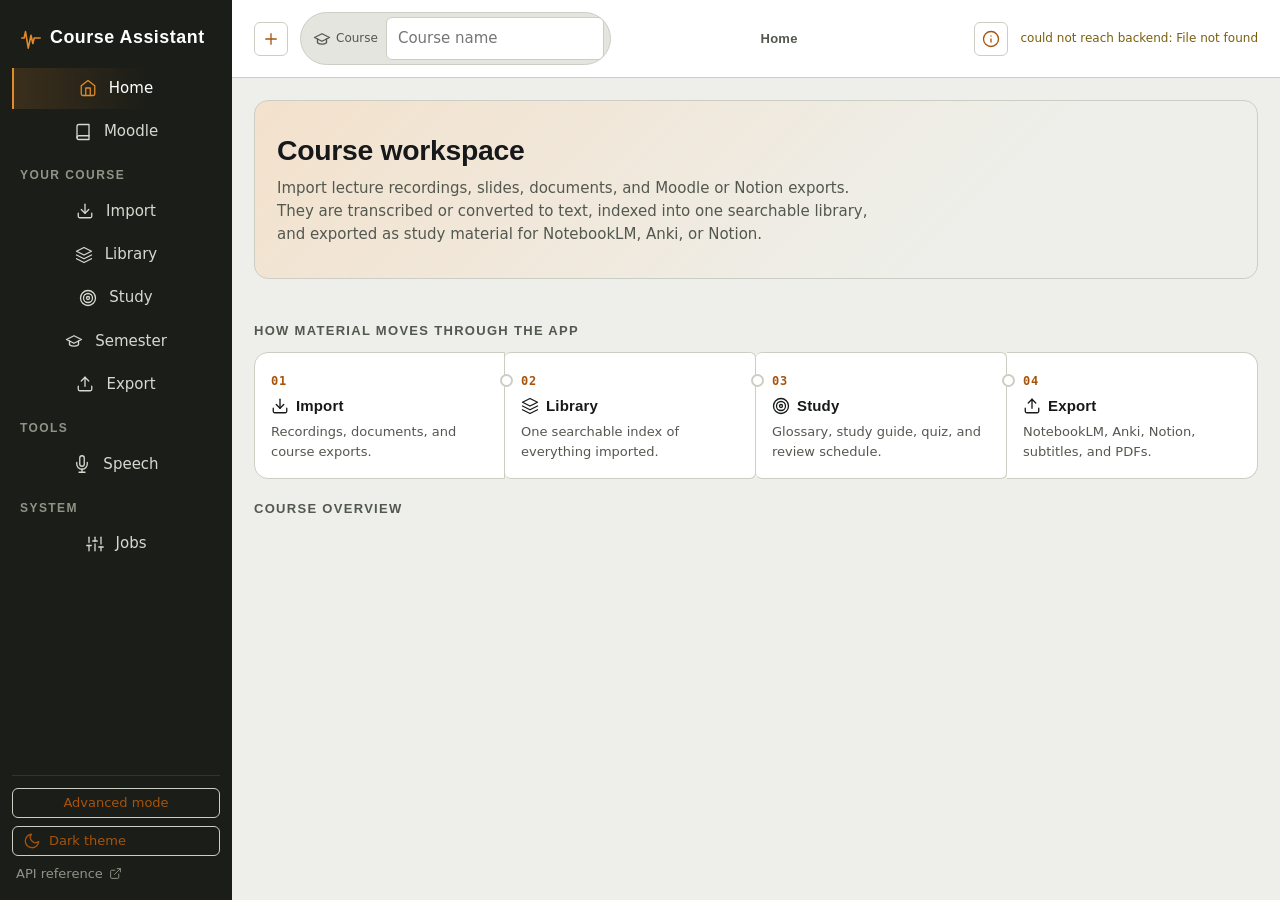
==== static/index.html @ 9a4482bd "Ship adaptive offline STT platform and Speech hub as 4.0.0. Capability-routed local transcription (A" ====
<!DOCTYPE html>
<html lang="en" data-theme="light">
<head>
  <meta charset="utf-8" />
  <meta name="viewport" content="width=device-width, initial-scale=1" />
  <title>Course Assistant</title>
  <link rel="stylesheet" href="/static/style.css" />
</head>
<body data-level="simple">
  <a class="skip-link" href="#main">Skip to main content</a>

  <!-- Inline SVG sprite (§14). Stroked with currentColor at 24x24 so every icon
       inherits the theme and its surrounding text colour. Referenced as
       <svg class="ico"><use href="#i-name"/></svg>. No icon font, no CDN: the
       app must render identically with no network. -->
  <svg class="sprite" aria-hidden="true" focusable="false" xmlns="http://www.w3.org/2000/svg">
    <symbol id="i-cap" viewBox="0 0 24 24"><path d="M22 10 12 5 2 10l10 5 10-5Z"/><path d="M6 12v5c3 2.5 9 2.5 12 0v-5"/></symbol>
    <symbol id="i-waveform" viewBox="0 0 24 24"><path d="M2 12h2.5l1.5-7 3 18 3-14 2 9 1.5-6H22"/></symbol>
    <symbol id="i-home" viewBox="0 0 24 24"><path d="M3 9l9-7 9 7v11a2 2 0 0 1-2 2H5a2 2 0 0 1-2-2z"/><path d="M9 22V12h6v10"/></symbol>
    <symbol id="i-book" viewBox="0 0 24 24"><path d="M4 19.5A2.5 2.5 0 0 1 6.5 17H20"/><path d="M6.5 2H20v20H6.5A2.5 2.5 0 0 1 4 19.5v-15A2.5 2.5 0 0 1 6.5 2z"/></symbol>
    <symbol id="i-import" viewBox="0 0 24 24"><path d="M21 15v4a2 2 0 0 1-2 2H5a2 2 0 0 1-2-2v-4"/><path d="M7 10l5 5 5-5"/><path d="M12 15V3"/></symbol>
    <symbol id="i-export" viewBox="0 0 24 24"><path d="M21 15v4a2 2 0 0 1-2 2H5a2 2 0 0 1-2-2v-4"/><path d="M17 8l-5-5-5 5"/><path d="M12 3v12"/></symbol>
    <symbol id="i-library" viewBox="0 0 24 24"><path d="M12 2 2 7l10 5 10-5-10-5Z"/><path d="M2 17l10 5 10-5"/><path d="M2 12l10 5 10-5"/></symbol>
    <symbol id="i-study" viewBox="0 0 24 24"><circle cx="12" cy="12" r="10"/><circle cx="12" cy="12" r="6"/><circle cx="12" cy="12" r="2"/></symbol>
    <symbol id="i-mic" viewBox="0 0 24 24"><path d="M12 1a3 3 0 0 0-3 3v8a3 3 0 0 0 6 0V4a3 3 0 0 0-3-3z"/><path d="M19 10v2a7 7 0 0 1-14 0v-2"/><path d="M12 19v4"/><path d="M8 23h8"/></symbol>
    <symbol id="i-jobs" viewBox="0 0 24 24"><path d="M4 21v-7"/><path d="M4 10V3"/><path d="M12 21v-9"/><path d="M12 8V3"/><path d="M20 21v-5"/><path d="M20 12V3"/><path d="M1 14h6"/><path d="M9 8h6"/><path d="M17 16h6"/></symbol>
    <symbol id="i-moon" viewBox="0 0 24 24"><path d="M21 12.79A9 9 0 1 1 11.21 3 7 7 0 0 0 21 12.79z"/></symbol>
    <symbol id="i-sun" viewBox="0 0 24 24"><circle cx="12" cy="12" r="5"/><path d="M12 1v2"/><path d="M12 21v2"/><path d="M4.22 4.22l1.42 1.42"/><path d="M18.36 18.36l1.42 1.42"/><path d="M1 12h2"/><path d="M21 12h2"/><path d="M4.22 19.78l1.42-1.42"/><path d="M18.36 5.64l1.42-1.42"/></symbol>
    <symbol id="i-menu" viewBox="0 0 24 24"><path d="M3 12h18"/><path d="M3 6h18"/><path d="M3 18h18"/></symbol>
    <symbol id="i-plus" viewBox="0 0 24 24"><path d="M12 5v14"/><path d="M5 12h14"/></symbol>
    <symbol id="i-refresh" viewBox="0 0 24 24"><path d="M23 4v6h-6"/><path d="M1 20v-6h6"/><path d="M20.49 9A9 9 0 0 0 5.64 5.64L1 10"/><path d="M23 14l-4.64 4.36A9 9 0 0 1 3.51 15"/></symbol>
    <symbol id="i-arrow-up" viewBox="0 0 24 24"><path d="M12 19V5"/><path d="M5 12l7-7 7 7"/></symbol>
    <symbol id="i-external" viewBox="0 0 24 24"><path d="M18 13v6a2 2 0 0 1-2 2H5a2 2 0 0 1-2-2V8a2 2 0 0 1 2-2h6"/><path d="M15 3h6v6"/><path d="M10 14L21 3"/></symbol>
    <symbol id="i-notebook" viewBox="0 0 24 24"><path d="M2 3h6a4 4 0 0 1 4 4v14a3 3 0 0 0-3-3H2z"/><path d="M22 3h-6a4 4 0 0 0-4 4v14a3 3 0 0 1 3-3h7z"/></symbol>
    <symbol id="i-model" viewBox="0 0 24 24"><rect x="4" y="4" width="16" height="16" rx="2"/><rect x="9" y="9" width="6" height="6"/><path d="M9 1v3"/><path d="M15 1v3"/><path d="M9 20v3"/><path d="M15 20v3"/><path d="M20 9h3"/><path d="M20 14h3"/><path d="M1 9h3"/><path d="M1 14h3"/></symbol>
    <symbol id="i-bookmark" viewBox="0 0 24 24"><path d="M19 21l-7-5-7 5V5a2 2 0 0 1 2-2h10a2 2 0 0 1 2 2z"/></symbol>
    <symbol id="i-flame" viewBox="0 0 24 24"><path d="M8.5 14.5A2.5 2.5 0 0 0 11 12c0-1.38-.5-2-1-3-1.07-2.14-.22-4.05 2-6 .5 2.5 2 4.9 4 6.5 2 1.6 3 3.5 3 5.5a7 7 0 1 1-14 0c0-1.15.43-2.29 1-3a2.5 2.5 0 0 0 2.5 2.5z"/></symbol>
    <symbol id="i-check" viewBox="0 0 24 24"><path d="M20 6L9 17l-5-5"/></symbol>
    <symbol id="i-x" viewBox="0 0 24 24"><path d="M18 6L6 18"/><path d="M6 6l12 12"/></symbol>
    <symbol id="i-star" viewBox="0 0 24 24"><path d="M12 2l3.09 6.26L22 9.27l-5 4.87 1.18 6.88L12 17.77l-6.18 3.25L7 14.14 2 9.27l6.91-1.01L12 2z"/></symbol>
    <symbol id="i-folder" viewBox="0 0 24 24"><path d="M22 19a2 2 0 0 1-2 2H4a2 2 0 0 1-2-2V5a2 2 0 0 1 2-2h5l2 3h9a2 2 0 0 1 2 2z"/></symbol>
    <symbol id="i-file" viewBox="0 0 24 24"><path d="M14 2H6a2 2 0 0 0-2 2v16a2 2 0 0 0 2 2h12a2 2 0 0 0 2-2V8z"/><path d="M14 2v6h6"/><path d="M16 13H8"/><path d="M16 17H8"/><path d="M10 9H8"/></symbol>
    <symbol id="i-alert" viewBox="0 0 24 24"><path d="M10.29 3.86L1.82 18a2 2 0 0 0 1.71 3h16.94a2 2 0 0 0 1.71-3L13.71 3.86a2 2 0 0 0-3.42 0z"/><path d="M12 9v4"/><path d="M12 17h.01"/></symbol>
    <symbol id="i-search" viewBox="0 0 24 24"><circle cx="11" cy="11" r="8"/><path d="M21 21l-4.35-4.35"/></symbol>
    <symbol id="i-download" viewBox="0 0 24 24"><path d="M21 15v4a2 2 0 0 1-2 2H5a2 2 0 0 1-2-2v-4"/><path d="M7 10l5 5 5-5"/><path d="M12 15V3"/></symbol>
    <symbol id="i-info" viewBox="0 0 24 24"><circle cx="12" cy="12" r="10"/><path d="M12 16v-4"/><path d="M12 8h.01"/></symbol>
    <symbol id="i-link" viewBox="0 0 24 24"><path d="M10 13a5 5 0 0 0 7.54.54l3-3a5 5 0 0 0-7.07-7.07l-1.72 1.71"/><path d="M14 11a5 5 0 0 0-7.54-.54l-3 3a5 5 0 0 0 7.07 7.07l1.71-1.71"/></symbol>
  </svg>

  <div class="app">
    <!-- SIDEBAR -->
    <aside class="sidebar" id="sidebar">
      <div class="brand">
        <svg class="ico ico-lg" aria-hidden="true"><use href="#i-waveform"/></svg>
        <span>Course Assistant</span>
      </div>
      <nav class="nav" aria-label="Sections">
        <button class="tab active" data-tab="home" aria-current="page">
          <svg class="ico" aria-hidden="true"><use href="#i-home"/></svg> Home
        </button>
        <button class="tab" data-tab="moodle-quick">
          <svg class="ico" aria-hidden="true"><use href="#i-book"/></svg> Moodle
        </button>
        <div class="nav-group" id="nav-group-course">Your course</div>
        <button class="tab" data-tab="import">
          <svg class="ico" aria-hidden="true"><use href="#i-import"/></svg> Import
        </button>
        <button class="tab" data-tab="library">
          <svg class="ico" aria-hidden="true"><use href="#i-library"/></svg> Library
        </button>
        <button class="tab" data-tab="study">
          <svg class="ico" aria-hidden="true"><use href="#i-study"/></svg> Study
        </button>
        <button class="tab" data-tab="semester">
          <svg class="ico" aria-hidden="true"><use href="#i-cap"/></svg> Semester
        </button>
        <button class="tab" data-tab="export">
          <svg class="ico" aria-hidden="true"><use href="#i-export"/></svg> Export
        </button>
        <div class="nav-group">Tools</div>
        <button class="tab" data-tab="tts">
          <svg class="ico" aria-hidden="true"><use href="#i-mic"/></svg> Speech
        </button>
        <div class="nav-group">System</div>
        <button class="tab" data-tab="jobs">
          <svg class="ico" aria-hidden="true"><use href="#i-jobs"/></svg> Jobs
          <span id="jobs-badge" class="count-badge hidden">0</span>
        </button>
      </nav>
      <div class="sidebar-foot">
        <button id="level-toggle" class="ghost small" type="button" aria-pressed="false">
          <span id="level-label">Advanced mode</span>
        </button>
        <button id="theme-toggle" class="ghost small">
          <svg class="ico" aria-hidden="true" id="theme-icon"><use href="#i-moon"/></svg>
          <span id="theme-label">Dark theme</span>
        </button>
        <a href="/docs" target="_blank" rel="noopener" class="muted small">
          API reference <svg class="ico" aria-hidden="true"><use href="#i-external"/></svg>
        </a>
      </div>
    </aside>

    <!-- CONTENT -->
    <div class="content">
      <header class="topbar">
        <div class="topbar-left">
          <button id="menu-toggle" class="ghost small icon-only" aria-expanded="false" aria-controls="sidebar"
                  aria-label="Open navigation">
            <svg class="ico" aria-hidden="true"><use href="#i-menu"/></svg>
            <span class="sr-only">Open navigation</span>
          </button>
          <label class="sr-only" for="course-switcher">Active course</label>
          <select id="course-switcher" class="course-switcher hidden"></select>
          <button id="course-new" class="ghost small icon-only">
            <svg class="ico" aria-hidden="true"><use href="#i-plus"/></svg>
            <span class="sr-only">Create a new course</span>
          </button>
          <label class="course-field" for="course-input">
            <span class="course-label">
              <svg class="ico" aria-hidden="true"><use href="#i-cap"/></svg> Course
            </span>
            <input type="text" id="course-input" placeholder="Course name" autocomplete="off"
                   aria-describedby="course-help" />
          </label>
          <span id="course-help" class="sr-only">Imports and exports are stored against this course.</span>
        </div>
        <div class="topbar-center">
          <div id="panel-context" class="panel-context" aria-live="polite"></div>
        </div>
        <div class="topbar-right">
          <button id="shortcuts-help" class="ghost small icon-only" type="button" aria-label="Keyboard shortcuts">
            <svg class="ico" aria-hidden="true"><use href="#i-info"/></svg>
          </button>
          <div id="status-bar" class="status-bar" role="status">Checking environment…</div>
        </div>
      </header>

      <main id="main" tabindex="-1">
        <!-- HOME -->
        <section id="home" class="panel active" aria-labelledby="home-h">
          <div class="hero">
            <h1 id="home-h">Course workspace</h1>
            <p class="lead">Import lecture recordings, slides, documents, and Moodle or Notion exports.
              They are transcribed or converted to text, indexed into one searchable library, and exported
              as study material for NotebookLM, Anki, or Notion.</p>
          </div>

          <div id="dash-env" class="env-strip"></div>

          <div id="getting-started" class="card getting-started hidden" aria-labelledby="gs-h">
            <div class="getting-started-head">
              <h2 id="gs-h">Getting started</h2>
              <button id="getting-started-dismiss" class="ghost small" type="button">Dismiss</button>
            </div>
            <ol class="getting-started-steps">
              <li>Set your <strong>course name</strong> in the top bar — imports and exports are tagged to it.</li>
              <li><button type="button" class="link-btn" id="gs-goto-moodle">Import a Moodle course</button> to pull slides, documents, and lecture recordings.</li>
              <li>Paste the Panopto podcast link to transcribe recordings, then browse everything in <strong>Library</strong>.</li>
              <li>Use <strong>Study</strong> and <strong>Export</strong> for quizzes, guides, NotebookLM packs, and Anki decks.</li>
            </ol>
            <p class="hint">Press <kbd>?</kbd> for shortcuts · <kbd>Ctrl</kbd>+<kbd>K</kbd> opens the command palette.</p>
          </div>

          <h2 class="section-title">How material moves through the app</h2>
          <div class="pipeline">
            <button class="stage" data-goto="import">
              <span class="stage-n">01</span>
              <span class="stage-title">
                <svg class="ico" aria-hidden="true"><use href="#i-import"/></svg> Import
              </span>
              <span class="stage-desc">Recordings, documents, and course exports.</span>
            </button>
            <button class="stage" data-goto="library">
              <span class="stage-n">02</span>
              <span class="stage-title">
                <svg class="ico" aria-hidden="true"><use href="#i-library"/></svg> Library
              </span>
              <span class="stage-desc">One searchable index of everything imported.</span>
            </button>
            <button class="stage" data-goto="study">
              <span class="stage-n">03</span>
              <span class="stage-title">
                <svg class="ico" aria-hidden="true"><use href="#i-study"/></svg> Study
              </span>
              <span class="stage-desc">Glossary, study guide, quiz, and review schedule.</span>
            </button>
            <button class="stage" data-goto="export">
              <span class="stage-n">04</span>
              <span class="stage-title">
                <svg class="ico" aria-hidden="true"><use href="#i-export"/></svg> Export
              </span>
              <span class="stage-desc">NotebookLM, Anki, Notion, subtitles, and PDFs.</span>
            </button>
          </div>

          <h2 class="section-title">Course overview</h2>
          <div id="dash-stats" class="stats"></div>
        </section>

        <!-- hidden elements kept for JS compat -->
        <input type="text" id="course-name-main" style="display:none" aria-hidden="true" tabindex="-1" />
        <input type="text" id="moodle-path" style="display:none" aria-hidden="true" tabindex="-1" />
        <button id="moodle-go" style="display:none" aria-hidden="true" tabindex="-1"></button>
        <div id="moodle-results" style="display:none" aria-hidden="true"></div>

        <!-- IMPORT -->
        <section id="import" class="panel" aria-labelledby="import-h">
          <div class="panel-head">
            <svg class="ico ico-lg" aria-hidden="true"><use href="#i-import"/></svg>
            <h2 id="import-h">Import materials</h2>
          </div>
          <p class="panel-intro">Everything imported here lands in the <strong>Library</strong> and becomes
            available to every export and study tool. Choose a source.</p>

          <div class="import-switch" role="tablist" aria-label="Import source">
            <button class="seg active" data-import="documents" role="tab" aria-selected="true" aria-controls="import-documents">Documents</button>
            <button class="seg" data-import="notion" role="tab" aria-selected="false" aria-controls="import-notion">Notion</button>
            <button class="seg" data-import="browse" role="tab" aria-selected="false" aria-controls="import-browse">Browse files</button>
          </div>

          <p class="hint">Lecture recordings arrive with the course. Use <strong>Moodle</strong> in the sidebar
            to detect and transcribe them alongside the course documents.</p>

          <!-- DOCUMENTS -->
          <div id="import-documents" class="import-pane active" role="tabpanel">
            <div class="card">
              <h3>Convert documents to Markdown</h3>
              <p class="hint" id="pdf-help">Converts PDF, PowerPoint, Word, Excel, HTML, EPUB, and CSV files
                into Markdown, via
                <a href="https://github.com/microsoft/markitdown" target="_blank" rel="noopener">MarkItDown</a>.</p>
              <div class="row">
                <label class="sr-only" for="pdf-path">Folder or document path</label>
                <input type="text" id="pdf-path" aria-describedby="pdf-help"
                       placeholder="Folder path, or a single document" />
                <button id="pdf-go">Convert</button>
              </div>
              <div class="outputs-row">
                <span class="muted" id="doc-exts-label">File types:</span>
                <span id="doc-exts" class="checks" role="group" aria-labelledby="doc-exts-label"></span>
              </div>
              <div class="grid">
                <label for="doc-target">Output
                  <select id="doc-target">
                    <option value="ai" selected>Library (searchable and exportable)</option>
                    <option value="copy">Sibling *_copy folder (mirror in place)</option>
                  </select>
                </label>
              </div>
              <div class="toggles">
                <label class="toggle"><input type="checkbox" id="pdf-recursive" checked /> Include subfolders</label>
                <label class="toggle"><input type="checkbox" id="pdf-overwrite" /> Overwrite existing</label>
                <label class="toggle"><input type="checkbox" id="doc-combined" /> Combined <code>documents_pack.md</code></label>
                <label class="toggle"><input type="checkbox" id="doc-images" checked /> Include images and diagrams</label>
              </div>
            </div>
            <div id="pdf-results" class="results"></div>
          </div>

          <!-- NOTION -->
          <div id="import-notion" class="import-pane" role="tabpanel">
            <div class="card">
              <h3>Import a Notion export</h3>
              <p class="hint" id="notion-help">In Notion, choose <em>••• → Export → Markdown &amp; HTML</em>.
                Upload the resulting <code>.zip</code> (nested <code>ExportBlock</code> archives are handled),
                or point at a single <code>.html</code> file or an unzipped export folder.</p>
              <div class="drop-zone" id="notion-drop">
                <p class="drop-zone-label">Drag a Notion export here</p>
                <p class="hint">Or choose a file below.</p>
              </div>
              <div class="row">
                <label class="muted" for="notion-file">Upload export:</label>
                <input type="file" id="notion-file" accept=".zip,.html,.htm" aria-describedby="notion-help" />
                <label class="toggle"><input type="checkbox" id="notion-combined" /> Combined <code>notion_pack.md</code></label>
              </div>
              <div class="row">
                <label class="sr-only" for="notion-path">Path to a Notion export</label>
                <input type="text" id="notion-path" placeholder="Or a path to a .zip, .html, or export folder" />
                <button id="notion-go">Convert</button>
              </div>
              <div id="notion-results" class="results"></div>
            </div>
          </div>

          <!-- BROWSE -->
          <div id="import-browse" class="import-pane" role="tabpanel">
            <div class="card">
              <h3>Browse a local folder</h3>
              <p class="hint">Find the exact path to a slides or documents folder, then use it under
                <em>Documents</em> or <em>Notion</em>.</p>
              <div class="row">
                <label class="sr-only" for="materials-path">Folder to browse</label>
                <input type="text" id="materials-path" placeholder="Folder path to browse" />
                <button id="materials-go">List</button>
                <button id="materials-up" class="ghost">
                  <svg class="ico" aria-hidden="true"><use href="#i-arrow-up"/></svg> Up
                </button>
              </div>
              <div id="materials-results" class="results"></div>
            </div>
          </div>
        </section>

        <!-- LIBRARY -->
        <section id="library" class="panel" aria-labelledby="library-h">
          <div class="panel-head">
            <svg class="ico ico-lg" aria-hidden="true"><use href="#i-library"/></svg>
            <h2 id="library-h">Library</h2>
            <span class="spacer"></span>
            <button id="transcripts-refresh" class="small ghost">
              <svg class="ico" aria-hidden="true"><use href="#i-refresh"/></svg> Refresh
            </button>
          </div>
          <p class="panel-intro">Every transcript and converted document imported for this course, in one
            searchable place.</p>

          <div class="card">
            <h3>Search</h3>
            <div class="row">
              <label class="sr-only" for="search-q">Search transcripts</label>
              <input type="text" id="search-q" placeholder="Search across all transcripts" />
              <button id="search-go">
                <svg class="ico" aria-hidden="true"><use href="#i-search"/></svg> Search
              </button>
            </div>
            <div id="search-results" class="results"></div>
          </div>

          <div class="card">
            <h3>Reorganize files</h3>
            <p class="hint">Move existing transcripts into folders by week, date, or topic.</p>
            <div class="row">
              <label class="sr-only" for="org-by">Organize transcripts by</label>
              <select id="org-by">
                <option value="auto" selected>Automatic</option>
                <option value="week">Week</option>
                <option value="lecture">Lecture</option>
                <option value="module">Module</option>
                <option value="date">Date</option>
                <option value="topic">Topic</option>
                <option value="none">None (flat)</option>
              </select>
              <button id="org-go" class="ghost">Reorganize</button>
              <span id="org-results" class="muted" role="status"></span>
            </div>
          </div>

          <div class="card">
            <h3>Filter and sort</h3>
            <div class="row">
              <label class="sr-only" for="lib-type">Filter by type</label>
              <select id="lib-type">
                <option value="">All types</option>
                <option value="transcript">Transcripts</option>
                <option value="document">Documents</option>
                <option value="notion">Notion</option>
                <option value="export">Exports</option>
                <option value="other">Other</option>
              </select>
              <label class="sr-only" for="lib-week">Week number</label>
              <input type="number" id="lib-week" min="1" placeholder="Week #" style="max-width:110px" />
              <label class="sr-only" for="lib-sort">Sort by</label>
              <select id="lib-sort">
                <option value="date">Newest first</option>
                <option value="name">Name (A–Z)</option>
                <option value="week">Week</option>
              </select>
              <label class="sr-only" for="lib-tag">Tag or keyword</label>
              <input type="text" id="lib-tag" placeholder="Tag or keyword" autocomplete="off" />
              <button id="lib-apply">Apply</button>
              <button id="lib-clear" class="ghost">Clear</button>
            </div>
          </div>

          <div class="split">
            <div id="transcripts-list" class="list" role="list" aria-label="Library items"></div>
            <pre id="transcript-view" class="viewer" tabindex="0" role="region"
                 aria-label="Item contents">Select an item on the left to view it here.</pre>
          </div>

          <!-- Everything derived from the selected item (§17) -->
          <div id="item-meta" class="card item-meta hidden">
            <h3>Notes and tags <span id="item-meta-name" class="muted small"></span></h3>

            <div id="item-collection" class="collection"></div>

            <div class="item-tags-row">
              <span class="muted small" id="item-tags-label">Tags:</span>
              <span id="item-tags" class="item-tags" role="list" aria-labelledby="item-tags-label"></span>
              <label class="sr-only" for="item-tag-input">Add a tag</label>
              <input type="text" id="item-tag-input" class="tag-input" placeholder="add a tag…" autocomplete="off" />
            </div>
            <div class="row note-add">
              <label class="sr-only" for="note-body">Note text</label>
              <input type="text" id="note-body" placeholder="Add a note for this item…" autocomplete="off" />
              <label class="toggle"><input type="checkbox" id="note-bookmark" /> Bookmark</label>
              <button id="note-add-go" class="ghost small">Add note</button>
            </div>
            <div id="item-notes" class="item-notes"></div>
            <div class="row">
              <button id="item-cite-go" class="ghost small">Show citations</button>
            </div>
            <div id="item-citations" class="item-citations"></div>
          </div>

          <div class="card danger-card">
            <h3>Clear the library</h3>
            <p class="hint">Permanently deletes all transcripts, documents, Notion pages, and generated exports
              stored in this workspace. The database, settings, and backups are kept.</p>
            <div class="row"><button id="course-clear" class="danger">Clear the entire library</button></div>
            <div id="course-clear-results" class="results"></div>
          </div>
        </section>

        <!-- STUDY -->
        <section id="study" class="panel" aria-labelledby="study-h">
          <div class="panel-head">
            <svg class="ico ico-lg" aria-hidden="true"><use href="#i-study"/></svg>
            <h2 id="study-h">Study</h2>
            <span class="spacer"></span>
            <button id="study-refresh" class="small ghost">
              <svg class="ico" aria-hidden="true"><use href="#i-refresh"/></svg> Refresh
            </button>
          </div>
          <p class="panel-intro">Streak, next actions, workload, a glossary, a study guide, and a practice quiz —
            each derived from the transcripts already in your library. These run locally and need no AI model.</p>

          <div class="study-grid">
            <div class="card" id="streak-card">
              <h3>Study streak</h3>
              <div id="streak-body" class="streak-body">Loading…</div>
            </div>

            <div class="card" id="nextup-card">
              <h3>Study next</h3>
              <div id="nextup-body">Loading…</div>
            </div>
          </div>

          <div class="card" id="workload-card">
            <h3>Study workload</h3>
            <p class="hint">Reading and active-review time estimated from each lecture's length.</p>
            <div id="workload-body">Loading…</div>
          </div>

          <div class="card" id="practice-card">
            <h3>Practice quiz</h3>
            <p class="hint">Multiple-choice questions built from your spaced-repetition cards. Generate
              flashcards under Export to seed the deck, or grade reviews to add more.</p>
            <div class="row">
              <label for="practice-count">Questions
                <input type="number" id="practice-count" value="10" min="1" max="50" style="max-width:90px" />
              </label>
              <button id="practice-start" class="primary">Start quiz</button>
            </div>
            <div id="practice-body"></div>
          </div>

          <div class="study-grid">
            <div class="card" id="glossary-card">
              <h3>Glossary</h3>
              <p class="hint">Key terms and definitions mined from the transcripts.</p>
              <div class="row">
                <button id="glossary-view" class="ghost small">Show glossary</button>
                <button id="glossary-export" class="ghost small">Export Markdown…</button>
              </div>
              <div id="glossary-body"></div>
            </div>

            <div class="card" id="guide-card">
              <h3>Study guide</h3>
              <p class="hint">One Markdown document: per-lecture key points, key terms, and a glossary.</p>
              <div class="row">
                <button id="guide-export" class="primary">Build study guide…</button>
              </div>
              <div id="guide-body"></div>
              <p class="derived-from">
                <svg class="ico" aria-hidden="true"><use href="#i-link"/></svg>
                Built from the
                <button type="button" class="link-btn" data-focus-card="glossary-card">glossary</button>
                and
                <button type="button" class="link-btn" data-focus-card="workload-card">lecture keywords</button>
                on this page.
              </p>
            </div>
          </div>
        </section>

        <!-- SEMESTER PLANNER -->
        <section id="semester" class="panel" aria-labelledby="semester-h">
          <div class="panel-head">
            <svg class="ico ico-lg" aria-hidden="true"><use href="#i-cap"/></svg>
            <h2 id="semester-h">Semester plan</h2>
          </div>
          <p class="panel-intro">Configure your papers and schedule, then use <strong>Update everything</strong>
            to refresh outlines, Moodle calendar, and announcements. Sync Obsidian / Notion / OneNote vaults from
            <strong>Export → Study suites</strong>.</p>

          <div class="semester-layout">
            <div class="semester-main">
              <div class="card semester-card semester-hero">
                <h3 class="section-title">Papers &amp; sync</h3>
                <p class="hint">Detected codes appear as chips — toggle them on/off, or add your own.</p>
                <div id="sem-paper-chips" class="paper-chips" role="group" aria-label="Selected paper codes"></div>
                <div class="row gap wrap paper-add-row">
                  <label class="sr-only" for="sem-paper-add">Add paper code</label>
                  <input id="sem-paper-add" type="text" list="sem-paper-suggestions"
                         placeholder="Add paper code" autocomplete="off" />
                  <button id="sem-paper-add-btn" type="button" class="ghost">Add</button>
                </div>
                <input id="sem-paper-codes" type="hidden" value="" />
                <datalist id="sem-paper-suggestions"></datalist>
                <label for="sem-calendar-url">Moodle calendar URL</label>
                <input id="sem-calendar-url" type="url" autocomplete="off"
                       placeholder="Paste Moodle calendar export URL" />
                <p id="sem-calendar-masked" class="hint"></p>
                <div class="row gap wrap">
                  <button id="sem-calendar-save" class="ghost" type="button">Save calendar URL</button>
                  <button id="sem-sync-all" class="primary" type="button">Update everything</button>
                  <button id="sem-open-suites" type="button" class="ghost">Open Study suites…</button>
                </div>
                <div id="sem-sync-status" class="results compact" aria-live="polite"></div>
                <div id="sem-timeline" class="semester-timeline"></div>
                <div class="row gap wrap" id="sem-export-row" hidden>
                  <details class="sem-export-details">
                    <summary class="hint">Optional direct file downloads</summary>
                    <div class="row gap wrap" style="margin-top:8px">
                      <a id="sem-export-calendar" class="tag tag-calendar" href="#" download>Calendar (.ics)</a>
                      <a id="sem-export-google" class="tag tag-calendar" href="#" download>Google Calendar CSV</a>
                      <a id="sem-export-obsidian" class="tag" href="#" download>Obsidian ZIP</a>
                      <a id="sem-export-notion" class="tag" href="#" download>Notion CSV</a>
                    </div>
                  </details>
                </div>
                <p id="sem-export-calendar-hint" class="hint" hidden>
                  Prefer <strong>Export → Study suites → Sync</strong> for a full Master + Courses vault.
                </p>
              </div>

              <details class="card semester-card">
                <summary class="section-title">Advanced — outlines, schedule, announcements</summary>
              <div class="semester-advanced-stack">
              <div class="semester-subcard">
                <h3 class="section-title">Paper outlines</h3>
                <div class="row gap">
                  <label class="sr-only" for="sem-paper-q">Paper code</label>
                  <input id="sem-paper-q" class="grow" type="search" placeholder="Paper code, e.g. COMPX202"
                         autocomplete="off" aria-describedby="sem-paper-help" />
                  <button id="sem-paper-search" class="primary" type="button">Search</button>
                  <button id="sem-paper-fetch" class="ghost" type="button">Fetch outline</button>
                </div>
                <p id="sem-paper-help" class="hint">Searches waikato.ac.nz and caches parsed outlines.</p>
                <div id="sem-paper-results" class="results compact"></div>
                <div id="sem-outline-preview" class="outline-preview hidden"></div>
              </div>

              <div class="semester-subcard">
                <h3 class="section-title">Class schedule</h3>
                <p class="hint">Import a Notion database export zip (CSV inside).</p>
                <div class="drop-zone" id="sem-schedule-drop">
                  <p class="drop-zone-label">Drag a schedule .zip or .csv here</p>
                </div>
                <input id="sem-schedule-file" type="file" accept=".zip,.csv" />
                <button id="sem-schedule-import" class="ghost" type="button">Import schedule</button>
                <div id="sem-schedule-status" class="results compact"></div>
              </div>

              <div class="semester-subcard">
                <h3 class="section-title">Generate plan</h3>
                <button id="sem-plan-build" class="ghost" type="button">Generate task schedule only</button>
                <div id="sem-plan-status" class="results compact"></div>
              </div>

              <div class="semester-subcard semester-announcements">
                <h3 class="section-title">Moodle announcements</h3>
                <p class="hint">Downloads forum and news posts only. Not added to your task schedule.</p>
                <label for="sem-moodle-url">Moodle course URL</label>
                <input id="sem-moodle-url" type="url" placeholder="https://elearn.waikato.ac.nz/course/view.php?id=…" />
                <label for="sem-moodle-cookies">Session cookies</label>
                <textarea id="sem-moodle-cookies" rows="2" placeholder="Paste browser cookies"></textarea>
                <button id="sem-moodle-fetch" class="ghost" type="button">Download announcements</button>
                <div id="sem-announcements" class="announcement-list"></div>
              </div>
              </div>
              </details>
            </div>
          </div>
        </section>

        <!-- EXPORT -->
        <section id="export" class="panel" aria-labelledby="export-h">
          <div class="panel-head">
            <svg class="ico ico-lg" aria-hidden="true"><use href="#i-export"/></svg>
            <h2 id="export-h">Export</h2>
          </div>
          <p class="panel-intro">Sync study suites into Obsidian, Notion, or OneNote destinations.
            AI packs and flashcards live under <strong>More export tools</strong>.</p>

          <div class="card feature-card" id="suite-exports-card">
            <h3>Study suites</h3>
            <p class="hint">Writes a Master + Courses/{PAPER} vault (or import pack) and mirrors it into
              your destination folders. Set destinations once, then Sync.</p>
            <div class="export-bundle-grid" role="group" aria-label="Suite format">
              <button type="button" class="export-bundle active" data-suite-format="obsidian"
                      aria-pressed="true"><strong>Obsidian</strong><span>Vault + Graph/Canvas</span></button>
              <button type="button" class="export-bundle" data-suite-format="notion"
                      aria-pressed="false"><strong>Notion</strong><span>Tree + CSV import</span></button>
              <button type="button" class="export-bundle" data-suite-format="onenote"
                      aria-pressed="false"><strong>OneNote</strong><span>HTML section pack</span></button>
            </div>
            <div class="grid suite-dest-grid">
              <label for="suite-dest-obsidian">Obsidian folder
                <div class="row">
                  <input id="suite-dest-obsidian" type="text" placeholder="C:\Users\…\ObsidianVault" />
                  <button type="button" class="ghost suite-pick-dest" data-suite="obsidian">Browse…</button>
                </div>
              </label>
              <label for="suite-dest-notion">Notion folder
                <div class="row">
                  <input id="suite-dest-notion" type="text" placeholder="Optional local mirror" />
                  <button type="button" class="ghost suite-pick-dest" data-suite="notion">Browse…</button>
                </div>
              </label>
              <label for="suite-dest-onenote">OneNote folder
                <div class="row">
                  <input id="suite-dest-onenote" type="text" placeholder="Optional HTML pack folder" />
                  <button type="button" class="ghost suite-pick-dest" data-suite="onenote">Browse…</button>
                </div>
              </label>
            </div>
            <div class="row" style="margin-top:10px">
              <label class="toggle"><input type="checkbox" id="suite-enable-obsidian" checked /> Sync Obsidian</label>
              <label class="toggle"><input type="checkbox" id="suite-enable-notion" /> Sync Notion</label>
              <label class="toggle"><input type="checkbox" id="suite-enable-onenote" /> Sync OneNote</label>
              <label class="toggle"><input type="checkbox" id="suite-auto-sync" /> Auto-sync after semester refresh</label>
            </div>
            <div class="row">
              <button id="suite-sync" type="button" class="primary">Sync suites</button>
              <button id="suite-preview" type="button" class="ghost">Preview</button>
              <button id="suite-build" type="button" class="ghost">Build only</button>
            </div>
            <p id="suite-last-sync" class="hint suite-last-sync" role="status" aria-live="polite">
              No suite sync yet. Set destination folders, then Sync suites.
            </p>
            <div id="suite-results" class="results" role="status" aria-live="polite"></div>
          </div>

          <details class="card feature-card" id="export-more-tools">
            <summary><strong>More export tools</strong> — AI packs, flashcards, bundles, assessment calendar</summary>
            <div style="margin-top:12px" class="export-more-stack">

          <div class="card feature-card" id="export-bundles-card">
            <h3>Quick export bundles</h3>
            <p class="hint">Preview exactly what will be created, then run the bundle. These options do not
              require a local AI model.</p>
            <div class="export-bundle-grid" role="group" aria-label="Export bundle">
              <button type="button" class="export-bundle active" data-export-preset="revision"
                      aria-pressed="true"><strong>Revision kit</strong><span>NotebookLM + Anki cards</span></button>
              <button type="button" class="export-bundle" data-export-preset="exam"
                      aria-pressed="false"><strong>Exam kit</strong><span>Revision kit + SRT and VTT (not exam PDF)</span></button>
              <button type="button" class="export-bundle" data-export-preset="archive"
                      aria-pressed="false"><strong>Course archive</strong><span>Portable ZIP backup</span></button>
            </div>
            <div class="row">
              <button id="bundle-preview" type="button" class="ghost">Preview bundle</button>
              <button id="bundle-run" type="button">Create bundle</button>
            </div>
            <div id="bundle-results" class="results" role="status" aria-live="polite"></div>
          </div>

          <div class="card" id="calendar-exports-card">
            <h3>Assessment calendar</h3>
            <p class="hint">Quick assessment .ics. Full calendars live under Study suites → Master/Calendar.</p>
            <div class="row export-links">
              <a class="tag tag-calendar" href="/api/calendar.ics" download="course-assessments.ics">Assessment calendar (.ics)</a>
            </div>
            <div id="calendar-export-status" class="results compact" role="status" aria-live="polite"></div>
          </div>

          <details class="card feature-card">
            <summary><strong>AI packs</strong> — everything for AI + optional NotebookLM</summary>
            <div style="margin-top:12px">
              <p class="hint">Consolidates lecture transcripts, converted documents, and Notion pages into clean
                Markdown for NotebookLM or any other AI tool.</p>
              <div class="row">
                <label class="toggle"><input type="checkbox" id="all-combined" checked /> Combined <code>everything_pack.md</code></label>
                <button id="export-all">Export everything…</button>
                <label class="toggle"><input type="checkbox" id="nlm-combined" /> NotebookLM combined pack</label>
                <button id="nlm-export" class="ghost">NotebookLM…</button>
              </div>
              <div id="export-all-results" class="results" role="status" aria-live="polite"></div>
              <div id="nlm-results" class="results" role="status" aria-live="polite"></div>
            </div>
          </details>

          <details class="card" id="export-formats-details">
            <summary><strong>AI model tools & individual formats</strong></summary>
            <div class="export-grid" style="margin-top:12px">
              <div class="card">
                <h3>Notion study database (CSV)</h3>
                <p class="hint">One row per lecture for Notion Import → CSV. Prefer the Notion suite above for a full vault.</p>
                <div class="row">
                  <button id="studycsv-go">Export CSV…</button>
                </div>
                <div id="studycsv-results" class="results" role="status" aria-live="polite"></div>
              </div>

              <div class="card">
                <h3>Subtitles with recordings</h3>
                <p class="hint"><code>.srt</code> subtitles and available video recordings are placed together
                  so media players can load them automatically.</p>
                <div class="row">
                  <button id="srt-export">Export subtitles…</button>
                </div>
                <div id="srt-results" class="results" role="status" aria-live="polite"></div>
              </div>

              <div class="card">
                <h3>Regenerate transcript formats</h3>
                <p class="hint">Create alternate files from the stored timed transcript data.</p>
                <div class="format-checks" id="format-checks">
                  <label><input type="checkbox" value="vtt" checked /> WebVTT</label>
                  <label><input type="checkbox" value="srt" /> SRT</label>
                  <label><input type="checkbox" value="txt" /> Text</label>
                  <label><input type="checkbox" value="md" /> Markdown</label>
                  <label><input type="checkbox" value="summary" /> Summary</label>
                </div>
                <div class="row"><button id="formats-export" type="button">Generate selected formats</button></div>
                <div id="formats-results" class="results" role="status" aria-live="polite"></div>
              </div>
            </div>
          </details>

          <details class="card" id="ollama-section">
            <summary><strong>Local AI model (Ollama)</strong> <span class="muted">— run a model on this computer</span></summary>
            <p class="hint">Flashcards, cheat sheets, and model-written summaries need an AI model. Ollama runs one
              locally: no data leaves this computer and no API key is required.</p>
            <div id="ollama-status" class="results" role="status"></div>
            <div class="grid">
              <label for="ollama-model">Model
                <select id="ollama-model"></select>
              </label>
            </div>
            <details class="adv-settings" id="ollama-custom-section">
              <summary>Download a different model</summary>
              <div class="row">
                <label class="sr-only" for="ollama-model-custom">Model name to download</label>
                <input type="text" id="ollama-model-custom" placeholder="e.g. llama3 or qwen3:4b" />
                <button id="ollama-pull" class="ghost small">Download</button>
              </div>
            </details>
            <div class="row">
              <button id="ollama-init" class="primary">Initialize model</button>
              <button id="ollama-refresh" class="ghost small">
                <svg class="ico" aria-hidden="true"><use href="#i-refresh"/></svg> Refresh
              </button>
            </div>
            <div id="ollama-results" class="results"></div>
          </details>

          <div class="card" id="fc-section">
            <h3>Anki flashcards <span class="pill">Anki-ready</span></h3>
            <p class="hint">Generates question-and-answer, cloze, and definition cards from the transcripts,
              tagged by course, week, and topic. Writes an Anki-importable <code>.txt</code> and a
              <code>.csv</code>. Needs a configured AI model.</p>
            <div id="fc-llm-missing" class="banner warn hidden">
              Flashcard generation needs an AI model. Start Ollama above, or configure a provider.
            </div>
            <div class="grid">
              <label for="fc-deck">Deck name <input type="text" id="fc-deck" value="flashcards" /></label>
              <label for="fc-max">Maximum cards (total) <input type="number" id="fc-max" value="50" min="1" max="200" /></label>
            </div>
            <div class="row"><button id="fc-generate">Generate flashcards…</button></div>
            <div id="fc-gen-results" class="results"></div>
            <p class="derived-from">
              <svg class="ico" aria-hidden="true"><use href="#i-link"/></svg>
              Cards are drawn from the transcripts in your
              <button type="button" class="link-btn" data-goto="library">Library</button>.
            </p>
          </div>

          <details class="card" id="fc-cat-section">
            <summary><strong>Categorize an existing deck</strong> <span class="muted">— AI-assisted topic tagging</span></summary>
            <p class="hint">Provide a deck (CSV or tab-separated: <code>front, back[, tags]</code>) or a file path,
              and the model adds course and topic tags. Needs a configured AI model.</p>
            <div id="fc-cat-llm-missing" class="banner warn hidden">
              Categorization needs an AI model. Start Ollama above, or configure a provider.
            </div>
            <label class="sr-only" for="fc-cat-text">Deck contents</label>
            <textarea id="fc-cat-text" rows="5" placeholder="What is TCP?,A reliable transport protocol&#10;What is a router?,Forwards packets between networks"></textarea>
            <div class="row">
              <label class="sr-only" for="fc-cat-path">Path to a deck file</label>
              <input type="text" id="fc-cat-path" placeholder="Or a path to a .csv, .tsv, or .txt deck" />
            </div>
            <div class="grid">
              <label for="fc-cat-deck">Deck name <input type="text" id="fc-cat-deck" value="categorized" /></label>
            </div>
            <div class="row"><button id="fc-categorize">Categorize and tag…</button></div>
            <div id="fc-cat-results" class="results"></div>
          </details>

          <div class="card" id="cheatsheet-section">
            <h3>Exam cheat sheet (PDF)</h3>
            <p class="hint">Condenses the active course into a dense cheat sheet (numbered topic blocks,
              two-column A4). Uses AI when configured; otherwise builds an extractive sheet from your
              transcripts. Lower-value material is dropped to fit the page limit.</p>
            <div id="cheatsheet-llm-missing" class="banner warn hidden">
              No AI model configured — the sheet will use extractive summaries from your library.
            </div>
            <div class="grid">
              <label for="cheatsheet-pages">Maximum A4 pages <input type="number" id="cheatsheet-pages" value="2" min="1" max="10" /></label>
            </div>
            <div class="row"><button id="cheatsheet-go">Create cheat sheet PDF…</button></div>
            <div id="cheatsheet-results" class="results" role="status" aria-live="polite"></div>
          </div>

          <div class="card" id="practice-exam-section">
            <h3>Practice exam (PDF)</h3>
            <p class="hint">Builds a parted question pack (MCQ, short, long) with an answer key at the end —
              similar to a 100-question practice paper. Uses AI when available; falls back to extractive
              questions from your library.</p>
            <div class="grid">
              <label for="pe-count">Questions <input type="number" id="pe-count" value="100" min="10" max="150" /></label>
              <label for="pe-difficulty">Difficulty
                <select id="pe-difficulty">
                  <option value="mixed">Mixed</option>
                  <option value="easy">Easy</option>
                  <option value="medium" selected>Medium</option>
                  <option value="hard">Hard</option>
                </select>
              </label>
            </div>
            <fieldset class="chk-row" aria-label="Question types">
              <legend class="sr-only">Question types</legend>
              <label class="chk"><input type="checkbox" id="pe-type-mcq" checked /> MCQ</label>
              <label class="chk"><input type="checkbox" id="pe-type-short" checked /> Short</label>
              <label class="chk"><input type="checkbox" id="pe-type-long" checked /> Long</label>
              <label class="chk"><input type="checkbox" id="pe-type-cloze" /> Cloze</label>
              <label class="chk"><input type="checkbox" id="pe-type-tf" /> True/false</label>
            </fieldset>
            <label for="pe-weights">Topic weights (optional)
              <input type="text" id="pe-weights" placeholder="networking:75, systems:25" />
            </label>
            <details class="adv-settings">
              <summary>Exam builder (advanced)</summary>
              <div class="grid" style="margin-top:8px">
                <label for="pe-scope">Scope
                  <select id="pe-scope">
                    <option value="course" selected>Whole course</option>
                    <option value="week">Week</option>
                    <option value="topic">Topic</option>
                    <option value="lecture">Lecture</option>
                  </select>
                </label>
                <label for="pe-target">Scope target
                  <input type="text" id="pe-target" placeholder="week #, topic, or lecture path" />
                </label>
                <label for="pe-seed">Seed (reproducible)
                  <input type="text" id="pe-seed" placeholder="optional" />
                </label>
                <label for="pe-time">Time (minutes)
                  <input type="number" id="pe-time" min="0" placeholder="optional" />
                </label>
                <label for="pe-marks">Total marks
                  <input type="number" id="pe-marks" min="0" placeholder="optional" />
                </label>
                <label class="chk"><input type="checkbox" id="pe-answer-key" checked /> Include answer key</label>
                <label class="chk"><input type="checkbox" id="pe-kind-exam" /> Exam title (vs practice pack)</label>
                <label class="chk"><input type="checkbox" id="pe-format-md" /> Also write Markdown</label>
              </div>
            </details>
            <div class="row"><button id="practice-exam-go">Create practice exam PDF…</button></div>
            <div id="practice-exam-results" class="results" role="status" aria-live="polite"></div>
          </div>

            </div>
          </details>
        </section>

        <!-- SPEECH (STT + TTS hub) -->
        <section id="tts" class="panel" aria-labelledby="tts-h">
          <div class="panel-head">
            <svg class="ico ico-lg" aria-hidden="true"><use href="#i-mic"/></svg>
            <h2 id="tts-h">Speech</h2>
          </div>
          <p class="panel-intro">Transcribe lecture audio offline, or read Markdown aloud. Speech stays on this
            machine — no cloud STT.</p>

          <div class="import-switch" role="tablist" aria-label="Speech mode">
            <button type="button" class="seg active" data-speech="transcribe" role="tab"
                    aria-selected="true" aria-controls="speech-transcribe">Transcribe</button>
            <button type="button" class="seg" data-speech="read-aloud" role="tab"
                    aria-selected="false" aria-controls="speech-read-aloud">Read aloud</button>
          </div>

          <!-- TRANSCRIBE -->
          <div id="speech-transcribe" class="import-pane active" role="tabpanel" aria-labelledby="tts-h">
            <div class="card" id="stt-main">
              <h3>Transcribe</h3>
              <p class="hint" id="stt-privacy">Local only — no cloud STT</p>

              <div class="grid">
                <label for="stt-media-url">Media URL or path
                  <input type="text" id="stt-media-url"
                    placeholder="https://… or a local audio/video path (or select loaded lectures)" />
                </label>
              </div>

              <div class="row" style="margin-top:8px">
                <span class="toggles-label" id="stt-profile-label">Profile</span>
                <div class="import-switch" id="stt-profiles" role="tablist" aria-labelledby="stt-profile-label">
                  <button type="button" class="seg active" data-profile="auto" role="tab" aria-selected="true">Auto</button>
                  <button type="button" class="seg" data-profile="fast" role="tab" aria-selected="false">Fast</button>
                  <button type="button" class="seg" data-profile="quality" role="tab" aria-selected="false" data-adv-only>Quality</button>
                  <button type="button" class="seg" data-profile="live" role="tab" aria-selected="false" data-adv-only>Live</button>
                  <button type="button" class="seg" data-profile="eco" role="tab" aria-selected="false" data-adv-only>Eco</button>
                </div>
              </div>

              <div class="grid">
                <label for="stt-language">Language
                  <input type="text" id="stt-language" value="auto" placeholder="auto or en, zh, …" />
                </label>
                <label for="stt-diarization" data-adv-only>Diarization
                  <select id="stt-diarization">
                    <option value="off" selected>Off</option>
                    <option value="auto">Auto</option>
                    <option value="on">On</option>
                  </select>
                </label>
              </div>

              <label class="toggle">
                <input type="checkbox" id="stt-caption-first" checked />
                Prefer existing captions when available (caption-first)
              </label>

              <div id="stt-route-status" class="cookie-status" role="status" aria-live="polite">
                <span class="dot off" aria-hidden="true"></span>
                <span id="stt-route-text">Choosing a model…</span>
              </div>
              <div id="stt-cap-strip" class="hint" role="status">Model / cache status will appear here.</div>

              <div class="row" style="margin-top:12px">
                <button type="button" id="stt-transcribe" class="primary">Transcribe</button>
              </div>

              <div class="mq-grab" role="group" aria-labelledby="stt-live-label" style="margin-top:12px">
                <span class="toggles-label" id="stt-live-label">Live mic:</span>
                <button type="button" id="stt-live-start" class="ghost small">Start</button>
                <button type="button" id="stt-live-pause" class="ghost small" disabled>Pause</button>
                <button type="button" id="stt-live-resume" class="ghost small" disabled>Resume</button>
                <button type="button" id="stt-live-stop" class="ghost small" disabled>Stop</button>
              </div>

              <div id="stt-results" class="results" role="status" aria-live="polite"></div>
            </div>
          </div>

          <!-- READ ALOUD (TTS) -->
          <div id="speech-read-aloud" class="import-pane" role="tabpanel" aria-labelledby="tts-h">
            <p class="panel-intro">Reads a Markdown file aloud using
              <a href="https://github.com/hexgrad/kokoro" target="_blank" rel="noopener">Kokoro-82M</a>
              (open-weight, Apache-2.0). Built for long-form narration: text is chunked with voice continuity
              and stitched into one WAV. Runs well on CPU; a GPU speeds things up if available. The model
              downloads from Hugging Face on first use (~300 MB).</p>

            <div id="tts-unavail" class="banner warn hidden">
              Kokoro TTS is not installed. From the project folder run
              <code>pip install -r requirements-tts.txt</code>, then restart. The model downloads on
              first use.
            </div>

            <div class="card" id="tts-main">
              <h3>Generate speech from a Markdown file</h3>

              <div class="grid">
                <label for="tts-md-path">Markdown file
                  <div class="row">
                    <input type="text" id="tts-md-path" placeholder="Path to a .md file" />
                    <button class="ghost small" id="tts-pick-file">Browse…</button>
                  </div>
                </label>
              </div>

              <div class="grid">
                <label for="tts-voice">Voice
                  <select id="tts-voice">
                    <option value="">Loading voices…</option>
                  </select>
                </label>
              </div>
              <p class="hint">Voices ship with Kokoro. Long lectures are chunked automatically so quality stays stable.</p>

              <details class="adv-settings">
                <summary>Advanced options</summary>
                <div class="grid">
                  <label for="tts-speed">Speaking speed
                    <input type="number" id="tts-speed" value="1.0" min="0.5" max="2.0" step="0.05"
                      placeholder="1.0" />
                  </label>
                  <label for="tts-model-path">Model path or Hugging Face repo
                    <input type="text" id="tts-model-path" value="hexgrad/Kokoro-82M"
                      placeholder="hexgrad/Kokoro-82M or a local path" />
                  </label>
                </div>
              </details>

              <div class="row" style="margin-top:12px">
                <button id="tts-generate" class="primary" disabled>Generate speech…</button>
              </div>

              <div id="tts-results" class="results"></div>
            </div>
          </div>
        </section>

        <!-- JOBS -->
        <section id="jobs" class="panel" aria-labelledby="jobs-h">
          <div class="panel-head">
            <svg class="ico ico-lg" aria-hidden="true"><use href="#i-jobs"/></svg>
            <h2 id="jobs-h">Jobs</h2>
            <span class="spacer"></span>
            <button id="jobs-refresh" class="small ghost">
              <svg class="ico" aria-hidden="true"><use href="#i-refresh"/></svg> Refresh
            </button>
          </div>
          <p class="panel-intro">Progress of transcription, export, and model jobs. Jobs survive a restart and
            can be cancelled or retried.</p>
          <div id="jobs-list" class="results" role="status" aria-live="polite"></div>
        </section>

        <!-- MOODLE -->
        <section id="moodle-quick" class="panel" aria-labelledby="mq-h">
          <div class="panel-head">
            <svg class="ico ico-lg" aria-hidden="true"><use href="#i-book"/></svg>
            <h2 id="mq-h">Import a Moodle course</h2>
          </div>
          <p class="panel-intro">Connect to your Moodle site and pick a course. Choose <strong>API</strong>
            (recommended) for exact web-service data, or <strong>Browser scrape</strong> when you need forums,
            announcements, and Panopto pages the API cannot reach.</p>

          <div class="card mq-mode-card">
            <div class="row" role="group" aria-label="Moodle import mode">
              <button type="button" class="export-bundle active" id="mq-mode-api" data-mq-mode="api"
                      aria-pressed="true"><strong>API</strong><span>Recommended</span></button>
              <button type="button" class="export-bundle" id="mq-mode-browser" data-mq-mode="browser"
                      aria-pressed="false"><strong>Browser scrape</strong><span>Complete coverage</span></button>
            </div>
            <div id="mq-capability-matrix" class="mq-capability-matrix" role="region" aria-label="Capability matrix"></div>
          </div>

          <!-- STEP 1 - CONNECT -->
          <div class="card mq-step">
            <div class="mq-step-head"><span class="mq-num" aria-hidden="true">1</span><h3>Connect to Moodle</h3></div>
            <p class="hint" id="mq-url-help">Enter your Moodle site, or any course link on it.</p>
            <label class="sr-only" for="mq-url">Moodle site URL</label>
            <input type="text" id="mq-url" placeholder="https://elearn.waikato.ac.nz" autocomplete="off"
                   aria-describedby="mq-url-help" />

            <button id="mq-launch-sso" class="primary mq-sso-btn" type="button">
              Sign in with Moodle <svg class="ico" aria-hidden="true"><use href="#i-external"/></svg>
            </button>
            <div id="mq-sso-waiting" class="mq-sso-waiting hidden" role="status">
              <span class="mq-sso-spinner" aria-hidden="true"></span>
              <span>Signing in…</span>
              <a href="#" id="mq-sso-cancel">Cancel</a>
            </div>
            <div id="mq-connect-status" class="cookie-status hidden" role="status">
              <span class="dot off" aria-hidden="true"></span><span id="mq-connect-text"></span>
            </div>

            <div id="mq-course-pick" class="hidden">
              <label class="mq-course-field" for="mq-course-select">
                <span class="course-label">
                  <svg class="ico" aria-hidden="true"><use href="#i-cap"/></svg> Course
                </span>
                <select id="mq-course-select"></select>
              </label>

              <div class="mq-grab" role="group" aria-labelledby="mq-include-label">
                <span class="toggles-label" id="mq-include-label">Include:</span>
                <label class="toggle"><input type="checkbox" id="mq-grab-docs" checked /> Lecture slides and documents</label>
                <label class="toggle"><input type="checkbox" id="mq-grab-transcripts" checked /> Lecture recordings</label>
                <label class="toggle"><input type="checkbox" id="mq-images" checked /> Images</label>
              </div>

              <div class="row"><button id="mq-import" class="primary">Import course</button></div>
            </div>
            <div id="mq-import-result" class="results"></div>
          </div>

          <!-- STEP 2 - LECTURE RECORDINGS -->
          <div class="card mq-step hidden" id="mq-step-transcribe">
            <div class="mq-step-head"><span class="mq-num" aria-hidden="true">2</span><h3>Lecture recordings</h3></div>
            <p class="hint" id="mq-recommend" role="status">Determining the recommended transcription settings for this computer…</p>

            <div class="mq-panopto">
              <p class="hint" id="mq-panopto-help">Recordings live in the course's <strong>Panopto block</strong>,
                which the Moodle API cannot read. In that block, under <strong>Podcast feeds</strong>, right-click
                <strong>Video podcast</strong>, choose <em>Copy link address</em>, and paste it below.</p>
              <div class="row">
                <label class="sr-only" for="mq-panopto-url">Panopto podcast RSS link</label>
                <input type="text" id="mq-panopto-url" autocomplete="off" aria-describedby="mq-panopto-help"
                  placeholder="Paste the Video podcast link here" />
                <button id="mq-panopto-load" class="ghost">Load recordings</button>
              </div>
            </div>

            <div id="mq-feeds" class="results"></div>

            <div class="mq-grab" role="group" aria-labelledby="mq-transcribe-label">
              <span class="toggles-label" id="mq-transcribe-label">When transcribing:</span>
              <label class="toggle"><input type="checkbox" id="mq-make-transcript" checked /> Produce a transcript for each recording</label>
              <label class="toggle"><input type="checkbox" id="mq-overwrite" /> Overwrite existing transcripts</label>
            </div>

            <details class="adv-settings">
              <summary>Advanced transcription settings</summary>
              <p class="hint">Leave a field on "Recommended" to use the settings detected for this computer.</p>
              <div class="grid">
                <label for="mq-adv-engine">Engine <select id="mq-adv-engine"></select></label>
                <label for="mq-adv-model">Model
                  <select id="mq-adv-model">
                    <option value="">Recommended</option>
                    <option value="tiny">tiny (fastest)</option>
                    <option value="base">base</option>
                    <option value="small">small</option>
                    <option value="medium">medium</option>
                    <option value="large">large (most accurate)</option>
                  </select>
                </label>
                <label for="mq-adv-language">Language <input type="text" id="mq-adv-language" placeholder="Recommended (en)" /></label>
                <label for="mq-adv-device">Device
                  <select id="mq-adv-device">
                    <option value="">Recommended</option>
                    <option value="auto">Automatic</option>
                    <option value="cpu">CPU</option>
                    <option value="cuda">GPU (CUDA)</option>
                  </select>
                </label>
              </div>
            </details>

            <div class="row">
              <button id="mq-autotranscribe" class="primary">Transcribe all recordings</button>
              <span class="muted small">Downloads audio only; video is fetched later if you export subtitles.</span>
            </div>
          </div>

          <!-- STEP 3 - EXPORT -->
          <div class="card mq-step hidden" id="mq-step-export">
            <div class="mq-step-head"><span class="mq-num" aria-hidden="true">3</span><h3>Build / Sync suites</h3></div>
            <p class="hint">Write Obsidian, Notion, or OneNote study suites (or Sync destinations) from Export.
              Paper codes detected from this Moodle course are saved for semester sync automatically.</p>
            <div class="export-choice">
              <button id="mq-export-suites" class="tile">
                <svg class="ico tile-ico" aria-hidden="true"><use href="#i-export"/></svg>
                <span class="tile-title">Open Study suites</span>
                <span class="tile-desc">Build or Sync Obsidian / Notion / OneNote vaults.</span>
              </button>
              <button id="mq-export-ai" class="tile">
                <svg class="ico tile-ico" aria-hidden="true"><use href="#i-model"/></svg>
                <span class="tile-title">AI pack (optional)</span>
                <span class="tile-desc">Combined Markdown for ChatGPT, Claude, NotebookLM.</span>
              </button>
            </div>
            <div id="mq-export-result" class="results"></div>
          </div>
        </section>
      </main>
    </div>
  </div>

  <!-- Background work and transient results are announced, not just shown (§15). -->
  <div id="toast" class="toast hidden" role="status" aria-live="polite"></div>
  <script src="/static/app.js"></script>
</body>
</html>
---- static/style.css ----
/* ===========================================================================
   Course Assistant - design system (§14, revised: "Signal & Instrument")
   ---------------------------------------------------------------------------
   Identity: the app's real job is turning a spoken recording into written
   knowledge, so the visual language borrows from the instruments that do
   that - a tape deck's transport, a mixing console's channel strip, a VU
   meter's copper needle - rather than the cream-paper/serif look a study app
   defaults to. Headings and labels are set in a technical signage face
   (Bahnschrift, DIN's web-safe cousin); body copy stays in a humanist serif
   built for long reading; every timecode, count and id renders in monospace,
   tabular-nums - the one place in the UI numbers are meant to look "read out"
   rather than typeset.

   Everything below is driven by the tokens in :root. There are no one-off hex
   values and no ad hoc font sizes past this block; if you need a new value,
   add a token rather than a literal.

   Contrast: every ink/surface pairing here clears WCAG AA (4.5:1 for body
   text, 3:1 for large text and UI borders) in both themes - see §15.
   =========================================================================== */

:root {
  /* -- type ------------------------------------------------------------------
     Display/labels: a condensed technical-signage grotesk (control-panel
     silkscreen), used only for headings, nav and section labels - never body
     copy, so it stays a texture rather than a wall of tracked capitals.
     Body: a screen-optimised serif built for sustained reading.
     Mono: tabular data - timecodes, durations, counts, ids. */
  --font-display: Bahnschrift, "DIN Alternate", "Segoe UI Semibold", "Arial Narrow", sans-serif;
  --font-sans: system-ui, -apple-system, "Segoe UI", Roboto, "Helvetica Neue", Arial, sans-serif;
  --font-serif: Cambria, "Constantia", Georgia, "Iowan Old Style", serif;
  --font-mono: "Cascadia Code", Consolas, ui-monospace, "SF Mono", Menlo, monospace;

  --text-xs: 0.75rem;      /* 12px - badges, pills, captions */
  --text-sm: 0.8125rem;    /* 13px - hints, secondary text  */
  --text-base: 0.9375rem;  /* 15px - body                   */
  --text-md: 1.0625rem;    /* 17px - card titles            */
  --text-lg: 1.3125rem;    /* 21px - panel headings         */
  --text-xl: 1.6875rem;    /* 27px - page title             */

  --leading-tight: 1.25;
  --leading-base: 1.55;

  /* -- space --------------------------------------------------------------- */
  --space-1: 4px;
  --space-2: 8px;
  --space-3: 12px;
  --space-4: 16px;
  --space-5: 22px;
  --space-6: 32px;

  /* -- shape --------------------------------------------------------------- */
  --radius-sm: 6px;
  --radius: 10px;
  --radius-lg: 14px;
  --radius-pill: 999px;

  /* -- motion (see prefers-reduced-motion at the foot of this file) --------- */
  --dur-fast: 100ms;
  --dur-base: 160ms;
  --ease: cubic-bezier(.2, .6, .3, 1);

  /* -- colour: chassis & signal ---------------------------------------------
     Surfaces read like brushed-aluminium equipment housing (cool, neutral,
     faintly green-grey) rather than warm paper. The one accent is a copper
     signal colour - a VU needle at speaking volume, a record-light amber -
     not a brand blue and not the terracotta every "warm minimal" template
     reaches for. */
  --paper: #eeefea;
  --surface: #ffffff;
  --surface-2: #e3e5de;
  --ink: #16181a;
  --muted: #53584f;
  --border: #cbcfc3;

  --sidebar: #1b1d18;
  --sidebar-ink: #d6d9cf;
  --sidebar-ink-dim: #8e9587;

  /* accent: copper signal */
  --brand: #a8530a;
  --brand-d: #8c4408;
  --brand-soft: #f3e1cc;
  /* Icon on the dark sidebar: always the brighter copper, in both themes. */
  --sidebar-accent: #e08a2a;

  --ok: #3e6e2e;
  --ok-soft: #deead7;
  --warn: #7a5f0c;
  --warn-soft: #f3e9c7;
  --err: #a32f22;
  --err-soft: #f5dfda;

  /* Text drawn *on top of* a filled accent. In dark mode the accents invert to
     light tints, so white text would fail contrast - these flip to dark ink. */
  --on-brand: #ffffff;
  --on-ok: #ffffff;
  --on-warn: #ffffff;
  --on-err: #ffffff;

  --shadow: 0 1px 2px rgba(20, 22, 16, .06), 0 4px 14px rgba(20, 22, 16, .06);
  --focus: 0 0 0 3px var(--brand-soft), 0 0 0 1px var(--brand);
}

[data-theme="dark"] {
  --paper: #17191a;
  --surface: #1f2224;
  --surface-2: #262a2c;
  --ink: #eaebe6;
  --muted: #a2a99d;
  --border: #363b37;

  --sidebar: #101211;
  --sidebar-ink: #cbcfc3;
  --sidebar-ink-dim: #828a7c;

  --brand: #e08a2a;
  --brand-d: #f2a34e;
  --brand-soft: #3a2a16;
  --sidebar-accent: #e08a2a;

  --ok: #6fb35c;
  --ok-soft: #1e3016;
  --warn: #d6b23c;
  --warn-soft: #332a10;
  --err: #e2685c;
  --err-soft: #3a1d18;

  /* Dark ink on the light accents - white here would sit well under AA. */
  --on-brand: #241300;
  --on-ok: #08210a;
  --on-warn: #241c02;
  --on-err: #2c0d09;

  --shadow: 0 1px 2px rgba(0, 0, 0, .5), 0 4px 14px rgba(0, 0, 0, .35);
  --focus: 0 0 0 3px var(--brand-soft), 0 0 0 1px var(--brand);
}

* { box-sizing: border-box; }
html, body { height: 100%; }
body {
  margin: 0;
  font-family: var(--font-sans);
  font-size: var(--text-base);
  line-height: var(--leading-base);
  color: var(--ink);
  background: var(--paper);
}

/* ---- focus: one visible ring, no exceptions (§15) ------------------------ */
:focus-visible {
  outline: none;
  box-shadow: var(--focus);
  border-radius: var(--radius-sm);
}
/* Fallback for browsers without :focus-visible - never remove the indicator. */
:focus:not(:focus-visible) { outline: none; }

/* Screen-reader-only text: an accessible name without a visual label. */
.sr-only {
  position: absolute; width: 1px; height: 1px; padding: 0; margin: -1px;
  overflow: hidden; clip: rect(0, 0, 0, 0); white-space: nowrap; border: 0;
}
.skip-link {
  position: absolute; left: var(--space-2); top: -60px; z-index: 400;
  background: var(--brand); color: var(--on-brand); padding: var(--space-2) var(--space-4);
  border-radius: var(--radius-sm); text-decoration: none; font-weight: 600;
  transition: top var(--dur-base) var(--ease);
}
.skip-link:focus { top: var(--space-2); }

/* ---- icons --------------------------------------------------------------- */
/* Inline SVG sprite, stroked with currentColor so icons inherit the theme. */
.sprite { display: none; }
.ico {
  width: 18px; height: 18px; flex: none;
  fill: none; stroke: currentColor; stroke-width: 1.75;
  stroke-linecap: round; stroke-linejoin: round;
}
.ico-lg { width: 22px; height: 22px; }
.tile-ico { width: 24px; height: 24px; stroke-width: 1.6; color: var(--brand); }

/* ---- app shell ----------------------------------------------------------- */
.app { display: flex; min-height: 100vh; }

.sidebar {
  width: 232px; flex-shrink: 0; background: var(--sidebar); color: var(--sidebar-ink);
  display: flex; flex-direction: column; padding: var(--space-4) var(--space-3);
  position: sticky; top: 0; height: 100vh;
}
.brand {
  font-family: var(--font-display);
  font-size: calc(var(--text-md) * 1.05); font-weight: 600; color: #fff;
  padding: var(--space-2) var(--space-2) var(--space-4);
  display: flex; gap: var(--space-2); align-items: center; letter-spacing: .03em;
}
.brand .ico { color: var(--sidebar-accent); }
.nav { display: flex; flex-direction: column; gap: 2px; overflow-y: auto; flex: 1; }
.nav-group {
  font-family: var(--font-display); font-size: var(--text-xs);
  text-transform: uppercase; letter-spacing: .12em;
  color: var(--sidebar-ink-dim); padding: var(--space-3) var(--space-2) var(--space-1);
  font-weight: 600;
}
/* Nav reads as a channel rail: each row carries a selector edge that lights up
   copper when the channel is live, echoing a mixing console's channel strip. */
.nav .tab {
  display: flex; align-items: center; gap: var(--space-3); width: 100%; text-align: left;
  background: transparent; color: var(--sidebar-ink); border: none;
  border-left: 2px solid transparent;
  padding: 9px 10px 9px 8px; border-radius: 0 var(--radius-sm) var(--radius-sm) 0; cursor: pointer;
  font: inherit; font-size: var(--text-base);
  transition: background var(--dur-fast) var(--ease), border-color var(--dur-fast) var(--ease);
}
.nav .tab:hover { background: rgba(255, 255, 255, .07); color: #fff; border-left-color: var(--sidebar-ink-dim); }
.nav .tab.active {
  background: linear-gradient(90deg, rgba(224, 138, 42, .16), transparent 65%);
  color: #fff; border-left-color: var(--sidebar-accent);
}
.nav .tab.active .ico { color: var(--sidebar-accent); }
.sidebar-foot {
  display: flex; flex-direction: column; gap: var(--space-2);
  padding-top: var(--space-3); border-top: 1px solid rgba(255, 255, 255, .1);
}
.sidebar-foot a {
  color: var(--sidebar-ink-dim); text-decoration: none; padding-left: var(--space-1);
  display: inline-flex; align-items: center; gap: 6px;
}
.sidebar-foot a:hover { color: #fff; }
#theme-toggle { display: inline-flex; align-items: center; gap: var(--space-2); justify-content: flex-start; }

.content { flex: 1; min-width: 0; display: flex; flex-direction: column; }
.topbar {
  display: flex; align-items: center; justify-content: space-between; gap: var(--space-3);
  padding: var(--space-3) var(--space-5); background: var(--surface);
  border-bottom: 1px solid var(--border); position: sticky; top: 0; z-index: 5;
}
.topbar-left { display: flex; align-items: center; gap: var(--space-3); flex: 1; min-width: 0; }
.topbar-center { flex: 1 1 auto; min-width: 0; display: flex; justify-content: center; }
.topbar-right { display: flex; align-items: center; gap: var(--space-3); flex-shrink: 0; }
.panel-context {
  font-family: var(--font-display); font-size: var(--text-sm); font-weight: 600;
  color: var(--muted); letter-spacing: .02em; white-space: nowrap; overflow: hidden; text-overflow: ellipsis;
  max-width: 100%;
}
#menu-toggle { display: none; }
.course-name { font-weight: 600; }

.job-actions { display: flex; gap: var(--space-2); margin-top: var(--space-3); flex-wrap: wrap; }
.course-switcher {
  font: inherit; font-weight: 600; color: var(--ink); background: var(--surface-2);
  border: 1px solid var(--border); border-radius: var(--radius-pill);
  padding: 6px 10px; max-width: 220px;
}
.course-field {
  display: inline-flex; align-items: center; gap: var(--space-2); background: var(--surface-2);
  border: 1px solid var(--border); border-radius: var(--radius-pill); padding: 4px 6px 4px 12px;
}
.course-field:focus-within { box-shadow: var(--focus); }
.course-label {
  font-size: var(--text-xs); color: var(--muted); white-space: nowrap;
  display: inline-flex; align-items: center; gap: 5px;
}
.course-field input {
  border: none; background: transparent; padding: 4px var(--space-2); min-width: 160px;
  font-weight: 600; color: var(--ink); font: inherit;
}
/* the wrapper shows the ring (see :focus-within) - a second one would double up */
.course-field input:focus-visible { box-shadow: none; }

.status-bar { font-size: var(--text-xs); color: var(--muted); text-align: right; word-break: break-word; }
.status-bar.ok { color: var(--ok); }
.status-bar.warn { color: var(--warn); }
.status-bar .ico { width: 13px; height: 13px; vertical-align: -2px; }

main { padding: var(--space-5); max-width: 1080px; width: 100%; margin: 0 auto; }
.panel { display: none; animation: fade var(--dur-base) var(--ease); }
.panel.active { display: block; }
@keyframes fade { from { opacity: 0; transform: translateY(4px); } to { opacity: 1; transform: none; } }

/* ---- typography ------------------------------------------------------------
   Display face (Bahnschrift) carries the page/panel/nav labels - the "panel
   silkscreen" layer. Card titles (h3) stay in the body sans: they appear
   dozens of times per screen, and a condensed face at that frequency reads as
   noise rather than structure. Body copy for sustained reading (the transcript
   viewer) is the only place the serif appears. */
h1, h2, .brand { font-family: var(--font-display); }
h1 {
  font-size: calc(var(--text-xl) * 1.05); line-height: var(--leading-tight);
  margin: 0 0 6px; font-weight: 600; letter-spacing: -.01em;
}
h2 {
  font-size: var(--text-lg); line-height: var(--leading-tight); margin: 0 0 var(--space-1);
  font-weight: 600; letter-spacing: -.005em;
}
h3 { font-family: var(--font-sans); font-size: var(--text-md); margin: 0 0 var(--space-2); font-weight: 700; }
.panel-head { display: flex; align-items: center; gap: var(--space-3); margin-bottom: var(--space-1); }
.panel-head h2 { margin: 0; }
.panel-head .ico { color: var(--brand); }
.panel-head .spacer { flex: 1; }
.section-title {
  margin: var(--space-5) 0 var(--space-3); font-family: var(--font-display);
  font-size: var(--text-sm); text-transform: uppercase; letter-spacing: .1em;
  color: var(--muted); font-weight: 600;
}
.panel-intro { color: var(--muted); margin: 0 0 var(--space-4); max-width: 68ch; }
.hidden { display: none !important; }
.muted { color: var(--muted); font-size: var(--text-sm); }
.hint { color: var(--muted); font-size: var(--text-sm); margin: 6px 0; max-width: 72ch; }
.empty { color: var(--muted); font-style: italic; padding: var(--space-3) 0; }
.empty-state { padding: var(--space-2) 0; }
.empty-actions { display: flex; flex-wrap: wrap; gap: var(--space-2); margin-top: var(--space-2); }
.ok-text { color: var(--ok); font-weight: 600; }
.err-text { color: var(--err); font-weight: 600; }
code {
  background: var(--surface-2); border: 1px solid var(--border); border-radius: var(--radius-sm);
  padding: 1px 5px; font-family: var(--font-mono); font-size: var(--text-xs);
}
kbd {
  background: var(--surface-2); border: 1px solid var(--border); border-bottom-width: 2px;
  border-radius: var(--radius-sm); padding: 1px 6px; font-size: var(--text-xs);
  font-family: var(--font-mono); font-weight: 600;
}
a { color: var(--brand); }
a .ico { width: 13px; height: 13px; vertical-align: -2px; }

/* ---- hero + pipeline + tiles + stats ------------------------------------- */
.hero {
  background: linear-gradient(135deg, var(--brand-soft), transparent 70%);
  border: 1px solid var(--border); border-radius: var(--radius-lg);
  padding: var(--space-6) var(--space-5); margin-bottom: var(--space-5);
}
.hero h1 { margin: 0 0 var(--space-2); }
.lead { color: var(--muted); max-width: 62ch; margin: 0; }

.getting-started { border-color: var(--brand); background: linear-gradient(135deg, var(--brand-soft), transparent 65%); }
.getting-started-head { display: flex; align-items: center; justify-content: space-between; gap: var(--space-3); margin-bottom: var(--space-2); }
.getting-started-head h2 { margin: 0; font-size: var(--text-md); }
.getting-started-steps { margin: 0 0 var(--space-3); padding-left: 1.25rem; color: var(--muted); font-size: var(--text-sm); }
.getting-started-steps li { margin: var(--space-2) 0; }

.drop-zone {
  border: 2px dashed var(--border); border-radius: var(--radius); padding: var(--space-4);
  margin: var(--space-3) 0; text-align: center; background: var(--surface-2);
  transition: border-color var(--dur-fast) var(--ease), background var(--dur-fast) var(--ease);
}
.drop-zone.drag-over { border-color: var(--brand); background: var(--brand-soft); }
.drop-zone-label { margin: 0; font-weight: 600; font-size: var(--text-sm); }

.shortcut-list { margin: 0; padding-left: 1.25rem; font-size: var(--text-sm); color: var(--muted); }
.shortcut-list li { margin: var(--space-2) 0; }

/* Simple mode hides advanced-only nav items and panels (§ progressive disclosure) */
[data-level="simple"] [data-adv-only] { display: none !important; }

/* The four workspace stages, drawn as a signal chain rather than four
   unrelated boxes - the app *is* this pipeline, and the pipeline reads like
   a patch bay: each seam between stages is a jack, and it lights up copper
   when either side of the connection is live (§14 signature element). */
.pipeline { display: flex; align-items: stretch; gap: 0; flex-wrap: wrap; }
.pipeline .stage {
  flex: 1 1 180px; display: flex; flex-direction: column; align-items: flex-start;
  gap: var(--space-1); text-align: left; position: relative; z-index: 1;
  background: var(--surface); border: 1px solid var(--border);
  padding: var(--space-4); padding-top: calc(var(--space-4) + 3px);
  cursor: pointer; color: var(--ink);
  transition: border-color var(--dur-fast) var(--ease), background var(--dur-fast) var(--ease);
}
.pipeline .stage:first-child { border-radius: var(--radius-lg) 0 0 var(--radius-lg); }
.pipeline .stage:last-child { border-radius: 0 var(--radius-lg) var(--radius-lg) 0; }
.pipeline .stage + .stage { border-left: none; }
.pipeline .stage:hover { background: var(--brand-soft); border-color: var(--brand); z-index: 2; }
/* the jack: a connector dot sitting on the seam, level with the channel number */
.pipeline .stage + .stage::before {
  content: ""; position: absolute; left: -5px; top: 21px; z-index: 3;
  width: 9px; height: 9px; border-radius: 50%;
  background: var(--surface); border: 2px solid var(--border);
  transition: border-color var(--dur-fast) var(--ease), background var(--dur-fast) var(--ease),
    box-shadow var(--dur-fast) var(--ease);
}
.pipeline .stage:hover + .stage::before,
.pipeline .stage + .stage:hover::before,
.pipeline .stage + .stage:focus-visible::before {
  border-color: var(--brand); background: var(--brand); box-shadow: 0 0 0 3px var(--brand-soft);
}
.stage-n {
  font-family: var(--font-mono); font-size: var(--text-xs); font-weight: 700;
  color: var(--brand); letter-spacing: .06em;
}
.stage-title { font-family: var(--font-display); font-weight: 600; letter-spacing: .01em; display: flex; align-items: center; gap: 7px; }
.stage-desc { font-size: var(--text-sm); color: var(--muted); }
@media (max-width: 760px) {
  .pipeline .stage, .pipeline .stage:first-child, .pipeline .stage:last-child {
    border-radius: var(--radius); border-left: 1px solid var(--border);
  }
  .pipeline .stage + .stage::before { left: 50%; top: -5px; transform: translateX(-50%); }
  .pipeline { gap: var(--space-2); }
}

.env-strip { display: flex; flex-wrap: wrap; gap: var(--space-2); margin-bottom: var(--space-2); }
.env-pill {
  display: inline-flex; align-items: center; gap: 7px; background: var(--surface);
  border: 1px solid var(--border); border-radius: var(--radius-pill);
  padding: 5px var(--space-3); font-size: var(--text-sm); box-shadow: var(--shadow);
}
/* State is never carried by colour alone: each dot is paired with a glyph and
   the surrounding text says the same thing (§15). */
.dot { width: 9px; height: 9px; border-radius: 50%; background: var(--muted); flex: none; }
.dot.on { background: var(--ok); }
.dot.off { background: var(--err); }
.dot.warn { background: var(--warn); }
.state-ico { width: 14px; height: 14px; flex: none; }
.state-ico.on { color: var(--ok); }
.state-ico.off { color: var(--err); }
.state-ico.warn { color: var(--warn); }

.tiles { display: grid; grid-template-columns: repeat(auto-fill, minmax(230px, 1fr)); gap: var(--space-3); }
.tile {
  display: flex; flex-direction: column; align-items: flex-start; gap: var(--space-1);
  text-align: left; background: var(--surface); border: 1px solid var(--border);
  border-radius: var(--radius); padding: var(--space-4); cursor: pointer;
  box-shadow: var(--shadow); color: var(--ink);
  transition: transform var(--dur-fast) var(--ease), border-color var(--dur-fast) var(--ease);
}
.tile:hover { transform: translateY(-2px); border-color: var(--brand); }
.tile-title { font-weight: 600; }
.tile-desc { font-size: var(--text-sm); color: var(--muted); }
.stats { display: grid; grid-template-columns: repeat(auto-fill, minmax(150px, 1fr)); gap: var(--space-3); }
.stat {
  background: var(--surface); border: 1px solid var(--border); border-radius: var(--radius);
  padding: var(--space-4); box-shadow: var(--shadow);
}
.stat .num { font-family: var(--font-mono); font-variant-numeric: tabular-nums; font-size: var(--text-xl); font-weight: 600; }
.stat .lbl { color: var(--muted); font-size: var(--text-sm); }

/* ---- cards / inputs / buttons -------------------------------------------- */
.card {
  background: var(--surface); border: 1px solid var(--border); border-radius: var(--radius);
  padding: var(--space-4); margin: var(--space-3) 0; box-shadow: var(--shadow);
}
details.card > summary { cursor: pointer; }
details.card[open] > summary { margin-bottom: var(--space-3); }
.export-grid { display: grid; grid-template-columns: repeat(auto-fit, minmax(280px, 1fr)); gap: var(--space-3); }
.export-grid .card { margin: 0; }
.feature-card { border-color: var(--brand); background: linear-gradient(135deg, var(--brand-soft), transparent 70%); }

/* Derived artifacts point back at what produced them (§17). */
.derived-from {
  display: flex; align-items: center; gap: 6px; flex-wrap: wrap;
  font-size: var(--text-xs); color: var(--muted); margin-top: var(--space-2);
  padding-top: var(--space-2); border-top: 1px dotted var(--border);
}
.derived-from .ico { width: 13px; height: 13px; }
.link-btn {
  background: none; border: none; padding: 0; color: var(--brand);
  font: inherit; font-size: var(--text-xs); cursor: pointer; text-decoration: underline;
}
.link-btn:hover { background: none; color: var(--brand-d); }

.row { display: flex; gap: var(--space-2); align-items: center; margin: var(--space-3) 0; flex-wrap: wrap; }
.gap { gap: var(--space-3); }
.wrap { flex-wrap: wrap; }
input[type=text], input[type=number] {
  flex: 1; min-width: 180px; padding: 9px 11px; border: 1px solid var(--border);
  border-radius: var(--radius-sm); font: inherit; background: var(--surface); color: var(--ink);
}
select, textarea {
  padding: var(--space-2); border: 1px solid var(--border); border-radius: var(--radius-sm);
  font: inherit; background: var(--surface); color: var(--ink);
}
textarea { width: 100%; padding: 9px 11px; resize: vertical; }
input[type=file] { font-size: var(--text-sm); color: var(--muted); }
input:focus-visible, select:focus-visible, textarea:focus-visible { border-color: var(--brand); }

button {
  padding: 9px 15px; border: 1px solid var(--brand); background: var(--brand); color: var(--on-brand);
  border-radius: var(--radius-sm); cursor: pointer; font: inherit; font-weight: 500;
  transition: background var(--dur-fast) var(--ease);
  display: inline-flex; align-items: center; gap: 7px; justify-content: center;
}
button:hover { background: var(--brand-d); border-color: var(--brand-d); }
button:disabled { opacity: .55; cursor: not-allowed; }
button.small { padding: 4px 10px; font-size: var(--text-sm); font-weight: 400; }
button.ghost { background: transparent; color: var(--brand); border-color: var(--border); }
button.ghost:hover { background: var(--brand-soft); border-color: var(--brand); }
button.tag {
  padding: 3px 10px; font-size: var(--text-xs); font-weight: 400;
  background: var(--brand-soft); color: var(--brand-d); border-color: transparent;
}
button.tag:hover { background: var(--brand); color: var(--on-brand); }
a.tag {
  display: inline-flex; align-items: center; min-height: 30px; padding: 5px 11px;
  border: 1px solid transparent; border-radius: var(--radius-sm); background: var(--brand-soft);
  color: var(--brand-d); font-size: var(--text-xs); font-weight: 500; text-decoration: none;
}
a.tag:hover { background: var(--brand); color: var(--on-brand); }
button.danger { background: var(--err); border-color: var(--err); color: var(--on-err); }
button.danger:hover { background: var(--err); border-color: var(--err); filter: brightness(.9); }
button.primary { padding: 10px 20px; font-size: var(--text-base); font-weight: 600; }
/* icon-only controls stay square and keep their accessible name in .sr-only */
button.icon-only { padding: 7px; }

.danger-card { border-color: var(--err); }
.danger-card h3 { color: var(--err); }
details.adv-settings {
  margin: var(--space-3) 0; border: 1px solid var(--border); border-radius: var(--radius-sm);
  padding: var(--space-2) var(--space-3); background: var(--surface-2);
}
details.adv-settings > summary { cursor: pointer; font-weight: 600; font-size: var(--text-sm); color: var(--muted); }
details.adv-settings[open] > summary { margin-bottom: var(--space-2); }

.banner { padding: var(--space-3); border-radius: var(--radius-sm); font-size: var(--text-sm); margin: var(--space-2) 0; }
.banner.warn { background: var(--warn-soft); border: 1px solid var(--warn); color: var(--warn); }
.banner.ok { background: var(--ok-soft); border: 1px solid var(--ok); color: var(--ok); }
.pill {
  font-size: var(--text-xs); background: var(--brand-soft); color: var(--brand-d);
  border-radius: var(--radius-pill); padding: 2px 9px; vertical-align: middle;
}

.grid { display: grid; grid-template-columns: repeat(auto-fit, minmax(180px, 1fr)); gap: var(--space-3); }
.grid label { display: flex; flex-direction: column; font-size: var(--text-sm); gap: 5px; color: var(--muted); }
.grid label input, .grid label select { color: var(--ink); }
.outputs-row { margin: var(--space-3) 0 6px; }
.checks { display: inline-flex; flex-wrap: wrap; gap: var(--space-3); margin-left: 6px; }
.chk { font-size: var(--text-sm); }
.toggles { display: flex; flex-wrap: wrap; gap: var(--space-4); margin: var(--space-3) 0; }
.toggle { font-size: var(--text-sm); }
.toolbar { display: flex; gap: var(--space-2); align-items: center; flex-wrap: wrap; margin: var(--space-3) 0; }
.export-bundle-grid {
  display: grid; grid-template-columns: repeat(3, minmax(0, 1fr)); gap: var(--space-2);
  margin-top: var(--space-3);
}
.export-bundle {
  min-height: 82px; flex-direction: column; align-items: flex-start; text-align: left;
  background: var(--surface); color: var(--ink); border-color: var(--border);
}
.export-bundle span { color: var(--muted); font-size: var(--text-xs); font-weight: 400; }
.export-bundle:hover, .export-bundle.active {
  background: var(--brand-soft); color: var(--brand-d); border-color: var(--brand);
}
.format-checks { display: flex; flex-wrap: wrap; gap: var(--space-2) var(--space-3); margin-top: var(--space-3); }
.format-checks label { font-size: var(--text-sm); }
.artifact-preview { margin: var(--space-2) 0; padding-left: var(--space-5); color: var(--muted); }
.export-links { align-items: stretch; }

/* ---- import segmented switch --------------------------------------------- */
.import-switch {
  display: inline-flex; flex-wrap: wrap; gap: var(--space-1); background: var(--surface-2);
  border: 1px solid var(--border); border-radius: var(--radius); padding: var(--space-1);
  margin: var(--space-1) 0 var(--space-3);
}
.import-switch .seg {
  background: transparent; color: var(--muted); border: none; padding: 7px 14px;
  border-radius: var(--radius-sm); font-size: var(--text-sm); font-weight: 500;
}
.import-switch .seg:hover { background: var(--surface); color: var(--ink); }
.import-switch .seg.active { background: var(--brand); color: var(--on-brand); }
.import-pane { display: none; }
.import-pane.active { display: block; animation: fade var(--dur-base) var(--ease); }
.row > .import-switch { margin: 0; }

/* ---- lectures ------------------------------------------------------------ */
.lecture { display: flex; align-items: center; gap: var(--space-3); padding: var(--space-3) var(--space-4); }
.lecture-main { flex: 1; }
.lec-actions { display: flex; gap: 6px; }
.lec-check { width: 16px; height: 16px; accent-color: var(--brand); }
.badge {
  font-size: var(--text-xs); padding: 2px 9px; border-radius: var(--radius-pill);
  background: var(--surface-2); color: var(--muted); margin-left: var(--space-2);
  border: 1px solid var(--border);
}
.badge.done { background: var(--ok-soft); color: var(--ok); border-color: transparent; }
.badge.pending { background: var(--surface-2); color: var(--muted); }
.badge.running { background: var(--brand-soft); color: var(--brand-d); border-color: transparent; }
.badge.error { background: var(--err-soft); color: var(--err); border-color: transparent; }
.count-badge {
  background: var(--brand); color: var(--on-brand); border-radius: var(--radius-pill);
  padding: 0 7px; font-size: var(--text-xs); margin-left: var(--space-1);
}

/* ---- transcripts viewer --------------------------------------------------- */
.split { display: flex; gap: var(--space-3); align-items: stretch; flex-wrap: wrap; margin-top: var(--space-4); }
.list {
  flex: 1 1 300px; max-height: 68vh; overflow: auto; background: var(--surface);
  border: 1px solid var(--border); border-radius: var(--radius); box-shadow: var(--shadow);
}
.viewer {
  flex: 2 1 380px; background: var(--surface); border: 1px solid var(--border);
  border-radius: var(--radius); padding: var(--space-4); max-height: 68vh; overflow: auto;
  white-space: pre-wrap; font-size: var(--text-sm); box-shadow: var(--shadow);
  font-family: var(--font-mono); line-height: 1.6;
}
.list-item {
  display: flex; justify-content: space-between; gap: var(--space-2); align-items: center;
  padding: 9px var(--space-3); border-bottom: 1px solid var(--border);
}
.list-item:last-child { border-bottom: none; }
.list-item.clickable { cursor: pointer; }
.list-item.clickable:hover { background: var(--surface-2); }
.li-label { word-break: break-word; font-size: var(--text-sm); }
.formats { display: flex; gap: var(--space-1); flex-wrap: wrap; }
.lib-section {
  position: sticky; top: 0; background: var(--surface-2); border-bottom: 1px solid var(--border);
  padding: 7px var(--space-3); font-size: var(--text-xs); font-weight: 600;
  text-transform: uppercase; letter-spacing: .05em; color: var(--muted); z-index: 1;
}
.lib-meta { display: flex; gap: var(--space-2); align-items: center; }

/* ---- results / search / jobs / flashcards --------------------------------- */
.results { margin-top: var(--space-3); }
.search-head { display: flex; gap: var(--space-2); align-items: center; flex-wrap: wrap; }
.snippet { font-size: var(--text-sm); color: var(--muted); padding: 6px 0; border-top: 1px dotted var(--border); }
.flashcard { background: var(--surface-2); }
.job-head { display: flex; justify-content: space-between; align-items: center; }
/* A level meter, not a smooth loading bar: segmented like a VU meter's LED
   ladder, since what it reports (a transcription job's progress) is itself an
   audio-processing readout. */
.progress {
  background: var(--surface-2); border-radius: var(--radius-sm); height: 10px; overflow: hidden;
  margin: var(--space-2) 0; border: 1px solid var(--border);
}
.progress .bar {
  background: repeating-linear-gradient(
    90deg, var(--brand) 0, var(--brand) 6px, var(--brand-d) 6px, var(--brand-d) 7px
  );
  height: 100%; transition: width var(--dur-base) linear;
}
.job.done .bar { background: var(--ok); }
.job.error .bar { background: var(--err); }
.error { color: var(--err); font-size: var(--text-xs); white-space: pre-wrap; max-height: 160px; overflow: auto; }

/* ---- toast ---------------------------------------------------------------- */
.toast {
  position: fixed; bottom: 20px; right: 20px; max-width: 380px;
  padding: var(--space-3) var(--space-4); border-radius: var(--radius); color: #fff;
  background: #2c2f2e; box-shadow: 0 6px 24px rgba(0, 0, 0, .25);
  font-size: var(--text-base); z-index: 50;
  display: flex; align-items: center; gap: var(--space-2);
  animation: toast-in var(--dur-base) var(--ease);
}
@keyframes toast-in { from { opacity: 0; transform: translateY(8px); } to { opacity: 1; transform: none; } }
.toast .ico { width: 16px; height: 16px; }
.toast.ok { background: var(--ok); color: var(--on-ok); }
.toast.warn { background: var(--warn); color: var(--on-warn); }
.toast.err { background: var(--err); color: var(--on-err); }
.toast.info { background: #3d4644; }

/* ---- responsive ----------------------------------------------------------- */
@media (max-width: 760px) {
  .sidebar { position: fixed; z-index: 30; transform: translateX(-100%); transition: transform var(--dur-base) var(--ease); }
  .app.menu-open .sidebar { transform: translateX(0); }
  .app.menu-open::after {
    content: ""; position: fixed; inset: 0; z-index: 20; background: rgba(0, 0, 0, .38);
  }
  #menu-toggle { display: inline-flex; }
  main { padding: var(--space-4); }
  .topbar { flex-wrap: wrap; }
  .topbar-center { order: 3; flex-basis: 100%; justify-content: flex-start; padding-top: var(--space-1); }
  .panel-context { font-size: var(--text-xs); }
  .course-field input { min-width: 110px; }
  .course-label { display: none; }
  .status-bar { display: none; }
  .nav .tab { min-height: 44px; padding-top: 11px; padding-bottom: 11px; }
  button, .import-switch .seg { min-height: 44px; }
  .export-bundle-grid { grid-template-columns: 1fr; }
  a.tag { min-height: 44px; }
}

/* ---- Moodle connect / guided import --------------------------------------- */
.cookie-status { display: flex; align-items: center; gap: var(--space-2); margin-top: var(--space-2); font-size: var(--text-sm); }
.toggles-label { font-size: var(--text-sm); color: var(--muted); align-self: center; margin-right: var(--space-1); }

.mq-sso-btn { margin-top: var(--space-2); }
.mq-sso-waiting {
  display: flex; align-items: center; gap: var(--space-2); font-size: var(--text-sm);
  color: var(--muted); margin: var(--space-1) 0;
}
.mq-sso-waiting.hidden { display: none; }
.mq-sso-waiting a { color: var(--muted); text-decoration: underline; font-size: var(--text-xs); }
.mq-sso-spinner {
  width: 13px; height: 13px; border-radius: 50%; flex-shrink: 0;
  border: 2px solid var(--border); border-top-color: var(--brand);
  animation: mq-spin .7s linear infinite; display: inline-block; vertical-align: middle;
}
@keyframes mq-spin { to { transform: rotate(360deg); } }
.import-loading { display: flex; align-items: center; gap: var(--space-2); color: var(--muted); font-size: var(--text-sm); margin: 6px 0; }

.mq-course-field { display: flex; align-items: center; gap: var(--space-3); margin: var(--space-4) 0 var(--space-1); }
.mq-course-field select { flex: 1; min-width: 0; }
.mq-counts { gap: var(--space-2); margin: var(--space-2) 0 var(--space-1); }
.mq-counts .tag {
  padding: 3px 10px; font-size: var(--text-xs); border-radius: var(--radius-pill);
  background: var(--brand-soft); color: var(--brand-d);
}

.mq-step-head { display: flex; align-items: center; gap: var(--space-3); margin-bottom: var(--space-1); }
.mq-step-head h3 { margin: 0; }
.mq-num {
  flex: none; width: 26px; height: 26px; border-radius: 50%;
  background: var(--brand); color: var(--on-brand); font-size: var(--text-xs); font-weight: 600;
  display: inline-flex; align-items: center; justify-content: center;
  font-family: var(--font-mono);
}
.mq-grab { display: flex; flex-wrap: wrap; align-items: center; gap: var(--space-4); margin: var(--space-3) 0; }

.export-choice { display: grid; grid-template-columns: 1fr 1fr; gap: var(--space-3); }
@media (max-width: 640px) { .export-choice { grid-template-columns: 1fr; } }

.ok-box {
  background: var(--ok-soft); color: var(--ok); border: 1px solid var(--ok);
  border-radius: var(--radius-sm); padding: var(--space-3); margin: var(--space-2) 0;
}
.warn-box {
  background: var(--warn-soft); color: var(--warn); border: 1px solid var(--warn);
  border-radius: var(--radius-sm); padding: var(--space-3); margin: var(--space-2) 0;
}
details.sub { margin: var(--space-2) 0; }
details.sub > summary { cursor: pointer; color: var(--brand); font-size: var(--text-sm); }

/* ---- modal ---------------------------------------------------------------- */
.modal-overlay {
  position: fixed; inset: 0; z-index: 300;
  background: rgba(12, 16, 15, .55); backdrop-filter: blur(3px);
  display: flex; align-items: center; justify-content: center; padding: var(--space-5);
  animation: fade var(--dur-fast) var(--ease);
}
.modal-box {
  background: var(--surface); border: 1px solid var(--border);
  border-radius: var(--radius-lg); box-shadow: var(--shadow);
  padding: var(--space-5); min-width: 320px; max-width: 480px; width: 100%;
  display: flex; flex-direction: column; gap: var(--space-3);
}
.modal-label { margin: 0; font-weight: 600; font-family: var(--font-display); font-size: var(--text-md); letter-spacing: -.005em; }
.modal-input {
  width: 100%; padding: 9px 11px; border: 1px solid var(--border); border-radius: var(--radius-sm);
  font: inherit; background: var(--surface); color: var(--ink);
}
.modal-actions { display: flex; gap: var(--space-2); justify-content: flex-end; }

.job-logs {
  margin: var(--space-2) 0 0; padding: var(--space-3); background: var(--surface-2);
  border: 1px solid var(--border); border-radius: var(--radius-sm);
  font-family: var(--font-mono); font-size: var(--text-xs); white-space: pre-wrap;
  max-height: 260px; overflow: auto; color: var(--muted);
}

/* ---- study toolkit --------------------------------------------------------- */
.study-grid { display: grid; grid-template-columns: 1fr 1fr; gap: var(--space-4); }
@media (max-width: 720px) { .study-grid { grid-template-columns: 1fr; } }

.streak-num { display: flex; align-items: baseline; gap: 6px; font-size: var(--text-lg); }
.streak-num strong { font-family: var(--font-mono); font-variant-numeric: tabular-nums; font-size: var(--text-xl); color: var(--brand); }
.streak-flame { color: var(--warn); }
.streak-flame .ico { width: 22px; height: 22px; }

.nextup-item { display: flex; gap: var(--space-3); align-items: flex-start; padding: var(--space-2) 0; border-top: 1px solid var(--border); }
.nextup-item:first-child { border-top: 0; }
.nextup-title { font-weight: 600; }
.nextup-kind {
  font-size: var(--text-xs); text-transform: uppercase; letter-spacing: .04em;
  padding: 2px 7px; border-radius: var(--radius-pill); background: var(--brand-soft);
  color: var(--brand-d); white-space: nowrap; align-self: center;
}
.nextup-kind.assessment { background: var(--err-soft); color: var(--err); }
.nextup-kind.review { background: var(--ok-soft); color: var(--ok); }
.nextup-kind.summarize { background: var(--warn-soft); color: var(--warn); }

.wl-table { width: 100%; border-collapse: collapse; margin-top: var(--space-2); font-size: var(--text-sm); }
.wl-table th, .wl-table td { text-align: left; padding: 6px var(--space-2); border-bottom: 1px solid var(--border); }
.wl-table th { color: var(--muted); font-weight: 600; }

.quiz-q { margin: var(--space-3) 0; }
.quiz-qtext { font-weight: 600; margin-bottom: 6px; }
.quiz-opts { display: flex; flex-direction: column; gap: var(--space-1); }
.quiz-opt {
  padding: 6px var(--space-3); border: 1px solid var(--border); border-radius: var(--radius-sm);
  cursor: pointer; background: var(--surface-2); text-align: left;
}
.quiz-opt:hover { border-color: var(--brand); background: var(--brand-soft); }
.quiz-result { padding: var(--space-1) 0; font-size: var(--text-sm); display: flex; align-items: center; gap: 6px; }
.quiz-result.ok { color: var(--ok); }
.quiz-result.bad { color: var(--err); }

.gloss-term { padding: 5px 0; border-top: 1px solid var(--border); font-size: var(--text-sm); }
.gloss-term:first-child { border-top: 0; }

.item-meta { margin-top: var(--space-4); }
.item-tags-row { display: flex; align-items: center; gap: var(--space-2); flex-wrap: wrap; margin: var(--space-2) 0; }
.item-tags { display: flex; gap: 6px; flex-wrap: wrap; }
.tag.removable { display: inline-flex; align-items: center; gap: var(--space-1); }
.tag-x { border: 0; background: transparent; color: inherit; cursor: pointer; font-size: var(--text-base); line-height: 1; padding: 0 2px; }
.tag-input { max-width: 160px; }
.note-add { margin: var(--space-2) 0; }
.note-item { display: flex; align-items: center; gap: var(--space-2); padding: 6px 0; border-top: 1px solid var(--border); font-size: var(--text-sm); }
.note-item:first-child { border-top: 0; }
.note-text { flex: 1; }
.note-ts { font-family: var(--font-mono); font-variant-numeric: tabular-nums; color: var(--brand-d); font-size: var(--text-xs); }
.cite-row { display: flex; align-items: center; gap: var(--space-2); margin: 6px 0; }
.cite-style { font-size: var(--text-xs); font-weight: 700; color: var(--muted); width: 44px; }
.cite-text {
  flex: 1; background: var(--surface-2); padding: 6px var(--space-2); border-radius: var(--radius-sm);
  border: 1px solid var(--border); font-size: var(--text-xs); overflow-x: auto; font-family: var(--font-mono);
}

/* ---- command palette -------------------------------------------------------- */
.palette-box { max-width: 480px; width: 92%; padding: 0; overflow: hidden; }
.palette-input {
  width: 100%; border: 0; border-bottom: 1px solid var(--border);
  padding: 14px var(--space-4); font-size: var(--text-base);
  background: var(--surface); color: var(--ink);
}
.palette-list { max-height: 320px; overflow: auto; }
.palette-item { padding: var(--space-3) var(--space-4); cursor: pointer; }
.palette-item.active, .palette-item:hover { background: var(--brand-soft); color: var(--brand-d); }

/* ---- collections: one lecture, every artifact derived from it (§17) --------- */
.collection { margin-top: var(--space-3); }
.collection-head { display: flex; align-items: center; gap: var(--space-2); margin-bottom: var(--space-2); }
.collection-grid { display: grid; grid-template-columns: repeat(auto-fill, minmax(160px, 1fr)); gap: var(--space-2); }
.collection-cell {
  border: 1px solid var(--border); border-radius: var(--radius-sm); padding: var(--space-2) var(--space-3);
  background: var(--surface-2); font-size: var(--text-sm);
}
.collection-cell .n { font-family: var(--font-mono); font-variant-numeric: tabular-nums; font-size: var(--text-md); font-weight: 600; display: block; }
.collection-cell .k { color: var(--muted); font-size: var(--text-xs); }
.collection-cell.empty-cell { opacity: .55; font-style: normal; }

/* ---- semester planner ----------------------------------------------------- */
.semester-layout {
  display: grid;
  grid-template-columns: 1fr;
  gap: var(--space-4);
  align-items: start;
}
.semester-main { display: grid; gap: var(--space-4); }
.semester-card { position: relative; }
.semester-hero { border-left: 3px solid var(--copper, #A8530A); }
.semester-advanced-stack { display: grid; gap: var(--space-4); margin-top: var(--space-3); }
.semester-subcard {
  padding: var(--space-3);
  border: 1px solid var(--border);
  border-radius: var(--radius);
  background: var(--surface-2);
}
.paper-chips {
  display: flex;
  flex-wrap: wrap;
  gap: var(--space-2);
  margin: var(--space-2) 0 var(--space-3);
  min-height: 2rem;
}
.paper-chip {
  display: inline-flex;
  align-items: center;
  gap: 0.35rem;
  border: 1px solid var(--border);
  border-radius: var(--radius-sm);
  padding: 0.25rem 0.55rem;
  background: var(--surface);
  font-family: var(--font-mono);
  font-size: var(--text-sm);
  cursor: pointer;
}
.paper-chip[aria-pressed="true"] {
  border-color: var(--copper, #A8530A);
  background: color-mix(in srgb, var(--copper, #A8530A) 16%, var(--surface));
}
.paper-chip .chip-x {
  border: 0;
  background: transparent;
  color: var(--muted);
  cursor: pointer;
  font-size: 1rem;
  line-height: 1;
  padding: 0 0.1rem;
}
.paper-add-row { margin-bottom: var(--space-3); }
.paper-add-row input { max-width: 14rem; }
.export-more-stack { display: grid; gap: var(--space-4); }
.outline-preview {
  margin-top: var(--space-3);
  padding: var(--space-3);
  background: var(--surface-2);
  border-radius: var(--radius);
  font-family: var(--font-serif);
  font-size: var(--text-sm);
}
.outline-preview table { width: 100%; border-collapse: collapse; margin-top: var(--space-2); }
.outline-preview th, .outline-preview td {
  text-align: left;
  padding: var(--space-1) var(--space-2);
  border-bottom: 1px solid var(--border);
}
.semester-timeline { margin-top: var(--space-4); }
.tag-calendar { border-color: #be0403; color: var(--brand-d); }
.tag-calendar:hover { background: var(--brand-soft); color: var(--brand-d); }
.timeline-week {
  border-left: 3px solid var(--brand);
  padding-left: var(--space-3);
  margin-bottom: var(--space-4);
}
.timeline-week h4 {
  font-family: var(--font-display);
  font-size: var(--text-sm);
  margin: 0 0 var(--space-2);
  color: var(--muted);
}
.timeline-task {
  display: flex;
  gap: var(--space-2);
  align-items: baseline;
  padding: var(--space-1) 0;
  font-size: var(--text-sm);
}
.timeline-task .due {
  font-family: var(--font-mono);
  font-size: var(--text-xs);
  color: var(--muted);
  min-width: 6.5rem;
}
.announcement-list { margin-top: var(--space-3); display: grid; gap: var(--space-3); }
.announcement-item {
  padding: var(--space-3);
  background: var(--surface-2);
  border-radius: var(--radius);
  border-left: 3px solid #be0403;
}
.announcement-item h4 { margin: 0 0 var(--space-1); font-size: var(--text-md); }
.announcement-item .meta { font-size: var(--text-xs); color: var(--muted); margin-bottom: var(--space-2); }

.mq-capability-matrix { margin-top: var(--space-3); overflow-x: auto; }
.mq-cap-table {
  width: 100%;
  border-collapse: collapse;
  font-size: var(--text-sm);
}
.mq-cap-table th, .mq-cap-table td {
  text-align: left;
  padding: var(--space-2);
  border-bottom: 1px solid var(--border, #ddd);
  vertical-align: top;
}
.mq-cap-table th { color: var(--muted); font-weight: 600; }
.mq-cap-table th.mq-cap-active,
.mq-cap-table td.mq-cap-active {
  background: color-mix(in srgb, var(--accent, #be0403) 8%, transparent);
  font-weight: 600;
}
.suite-dest-grid { margin-top: var(--space-3); gap: var(--space-3); }
.suite-last-sync { margin-top: var(--space-2); }
.sem-export-details { margin: 0; }
.sem-export-details > summary { cursor: pointer; list-style: disclosure-closed; }

@media (max-width: 640px) {
  .semester-layout { grid-template-columns: 1fr; }
}

/* ---- reduced motion: honour the OS setting (§14/§15) ------------------------ */
@media (prefers-reduced-motion: reduce) {
  *, *::before, *::after {
    animation-duration: .01ms !important;
    animation-iteration-count: 1 !important;
    transition-duration: .01ms !important;
    scroll-behavior: auto !important;
  }
}
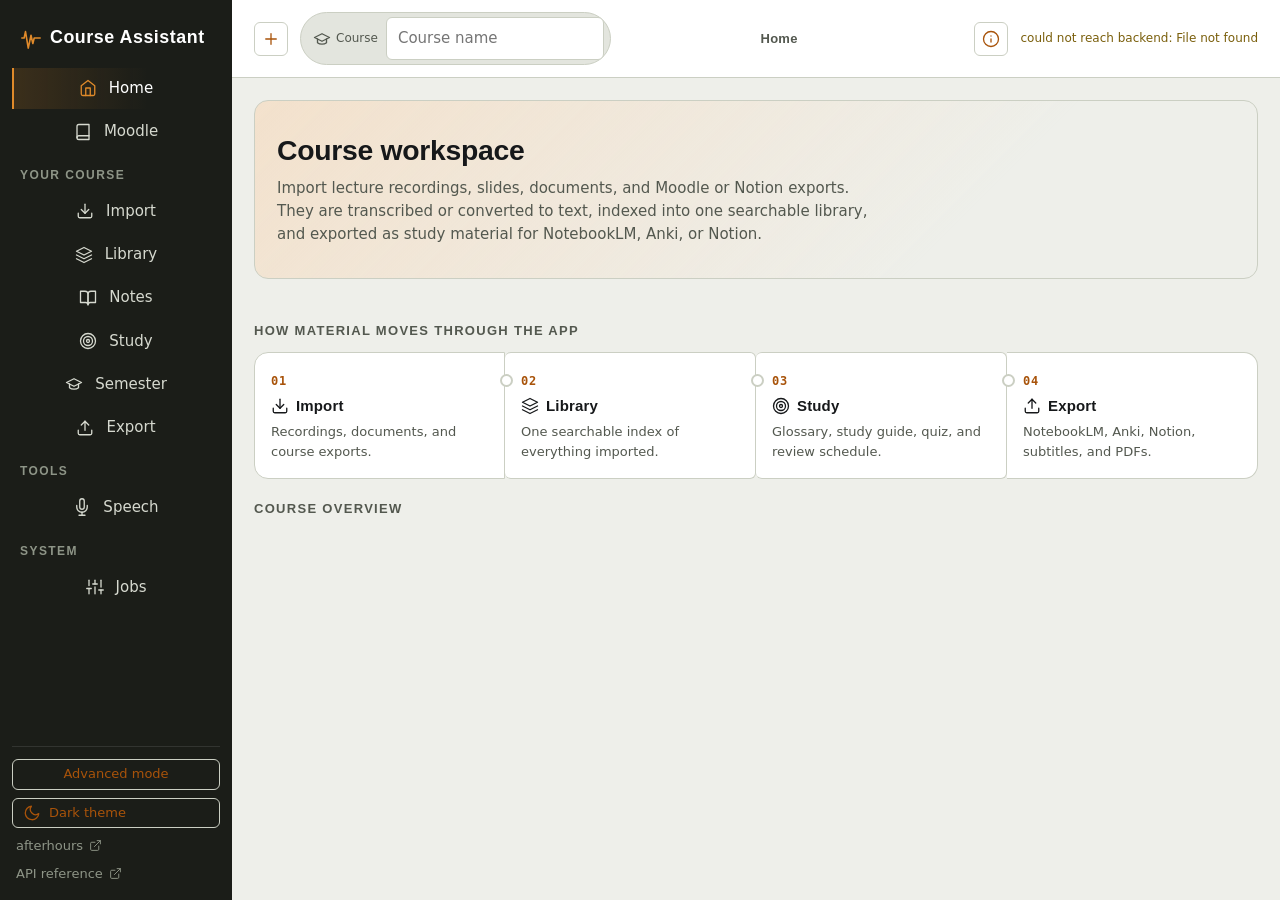
==== commit 0cafd928: "Add afterhours study workspace features and marketing site Extend the Course Assistant with notes fo" ====
--- a/static/index.html
+++ b/static/index.html
@@ -68,6 +68,9 @@
         <button class="tab" data-tab="library">
           <svg class="ico" aria-hidden="true"><use href="#i-library"/></svg> Library
         </button>
+        <button class="tab" data-tab="notes">
+          <svg class="ico" aria-hidden="true"><use href="#i-notebook"/></svg> Notes
+        </button>
         <button class="tab" data-tab="study">
           <svg class="ico" aria-hidden="true"><use href="#i-study"/></svg> Study
         </button>
@@ -95,6 +98,9 @@
           <svg class="ico" aria-hidden="true" id="theme-icon"><use href="#i-moon"/></svg>
           <span id="theme-label">Dark theme</span>
         </button>
+        <a href="/welcome" class="muted small">
+          afterhours <svg class="ico" aria-hidden="true"><use href="#i-external"/></svg>
+        </a>
         <a href="/docs" target="_blank" rel="noopener" class="muted small">
           API reference <svg class="ico" aria-hidden="true"><use href="#i-external"/></svg>
         </a>
@@ -413,6 +419,66 @@
         </section>
 
         <!-- STUDY -->
+        <!-- NOTES WORKSPACE -->
+        <section id="notes" class="panel" aria-labelledby="notes-h">
+          <div class="panel-head">
+            <svg class="ico ico-lg" aria-hidden="true"><use href="#i-notebook"/></svg>
+            <h2 id="notes-h">Notes</h2>
+            <span class="spacer"></span>
+            <button id="notes-refresh" class="small ghost" type="button">
+              <svg class="ico" aria-hidden="true"><use href="#i-refresh"/></svg> Refresh
+            </button>
+          </div>
+          <p class="panel-intro">Unlimited notes and folders for the active course. Attach a note to a lecture,
+            tutorial, or lab, import Word/PDF files, and turn a note into a flashcard set in one step.</p>
+
+          <div class="notes-layout">
+            <aside class="card notes-side">
+              <h3>Folders</h3>
+              <div class="row gap wrap">
+                <input id="note-folder-name" type="text" placeholder="New folder" autocomplete="off" />
+                <button id="note-folder-add" type="button" class="ghost small">Add folder</button>
+              </div>
+              <div id="note-folders-list" class="notes-list"></div>
+              <h3>Flashcard sets</h3>
+              <div id="flashcard-sets-list" class="notes-list"></div>
+            </aside>
+            <div class="card notes-main">
+              <h3>Compose</h3>
+              <div class="row gap wrap">
+                <label for="note-title">Title
+                  <input id="note-title" type="text" placeholder="Lecture note title" autocomplete="off" />
+                </label>
+                <label for="note-session-type">Attach as
+                  <select id="note-session-type">
+                    <option value="">Unfiled</option>
+                    <option value="lecture">Lecture</option>
+                    <option value="tutorial">Tutorial</option>
+                    <option value="lab">Lab</option>
+                    <option value="other">Other</option>
+                  </select>
+                </label>
+                <label for="note-folder-select">Folder
+                  <select id="note-folder-select">
+                    <option value="">No folder</option>
+                  </select>
+                </label>
+                <label for="note-attach-path">Library path
+                  <input id="note-attach-path" type="text" placeholder="optional week/lecture path" autocomplete="off" />
+                </label>
+              </div>
+              <label for="note-compose-body" class="sr-only">Note body</label>
+              <textarea id="note-compose-body" rows="10" placeholder="Write your note…"></textarea>
+              <div class="row gap wrap">
+                <button id="note-save" type="button" class="primary">Save note</button>
+                <button id="note-import" type="button" class="ghost">Import Word/PDF…</button>
+                <button id="note-to-cards" type="button" class="ghost">Notes → flashcards</button>
+              </div>
+              <div id="notes-library-list" class="notes-list"></div>
+            </div>
+          </div>
+        </section>
+
         <section id="study" class="panel" aria-labelledby="study-h">
           <div class="panel-head">
             <svg class="ico ico-lg" aria-hidden="true"><use href="#i-study"/></svg>
@@ -422,8 +488,15 @@
               <svg class="ico" aria-hidden="true"><use href="#i-refresh"/></svg> Refresh
             </button>
           </div>
-          <p class="panel-intro">Streak, next actions, workload, a glossary, a study guide, and a practice quiz —
-            each derived from the transcripts already in your library. These run locally and need no AI model.</p>
+          <p class="panel-intro">Practice, daily recall, slideshow, and focus modes over your review deck —
+            plus a course tracker, essay grader, and optional AI chat. Local modes need no AI model.</p>
+
+          <div class="study-modes-bar" role="toolbar" aria-label="Study modes">
+            <button type="button" class="ghost small" id="mode-practice" data-mode="practice">Practice</button>
+            <button type="button" class="ghost small" id="mode-recall" data-mode="recall">Daily recall</button>
+            <button type="button" class="ghost small" id="mode-slideshow" data-mode="slideshow">Slideshow</button>
+            <button type="button" class="ghost small" id="mode-focus" data-mode="focus">Lock In</button>
+          </div>
 
           <div class="study-grid">
             <div class="card" id="streak-card">
@@ -437,6 +510,24 @@
             </div>
           </div>
 
+          <div class="card" id="tracker-card">
+            <h3>Course tracker</h3>
+            <p class="hint">Assignments, quizzes, and exams by week. Add items here; calendar export lives under Export.</p>
+            <div class="row gap wrap">
+              <input id="tracker-name" type="text" placeholder="Assignment name" autocomplete="off" />
+              <input id="tracker-due" type="date" aria-label="Due date" />
+              <select id="tracker-kind" aria-label="Kind">
+                <option value="assignment">Assignment</option>
+                <option value="quiz">Quiz</option>
+                <option value="exam">Exam</option>
+                <option value="other">Other</option>
+              </select>
+              <input id="tracker-week" type="number" min="1" max="52" placeholder="Week" style="max-width:90px" aria-label="Week" />
+              <button id="tracker-add" type="button" class="primary">Add</button>
+            </div>
+            <div id="tracker-body">Loading…</div>
+          </div>
+
           <div class="card" id="workload-card">
             <h3>Study workload</h3>
             <p class="hint">Reading and active-review time estimated from each lecture's length.</p>
@@ -446,7 +537,7 @@
           <div class="card" id="practice-card">
             <h3>Practice quiz</h3>
             <p class="hint">Multiple-choice questions built from your spaced-repetition cards. Generate
-              flashcards under Export to seed the deck, or grade reviews to add more.</p>
+              flashcards under Export or Notes to seed the deck.</p>
             <div class="row">
               <label for="practice-count">Questions
                 <input type="number" id="practice-count" value="10" min="1" max="50" style="max-width:90px" />
@@ -454,6 +545,70 @@
               <button id="practice-start" class="primary">Start quiz</button>
             </div>
             <div id="practice-body"></div>
+          </div>
+
+          <div class="card" id="recall-card">
+            <h3>Daily recall</h3>
+            <p class="hint">Spaced-repetition cards due today. Grade 0–5 after you answer.</p>
+            <div class="row">
+              <button id="recall-start" type="button" class="primary">Start recall</button>
+            </div>
+            <div id="recall-body"></div>
+          </div>
+
+          <div class="card" id="slideshow-card">
+            <h3>Slideshow</h3>
+            <p class="hint">Flip through a flashcard set. Tap the card to reveal the answer.</p>
+            <div class="row">
+              <button id="slideshow-start" type="button" class="primary">Start slideshow</button>
+            </div>
+            <div id="slideshow-body"></div>
+          </div>
+
+          <div class="card" id="focus-card">
+            <h3>Lock In · focus timer</h3>
+            <p class="hint">Optional focus mode. Logs minutes toward your study streak.</p>
+            <div class="row gap wrap">
+              <label for="focus-minutes">Minutes
+                <input type="number" id="focus-minutes" value="25" min="1" max="180" style="max-width:90px" />
+              </label>
+              <button id="focus-start" type="button" class="primary">Start focus</button>
+              <button id="focus-stop" type="button" class="ghost" hidden>Complete session</button>
+            </div>
+            <div id="focus-body" class="hint"></div>
+          </div>
+
+          <div class="card" id="essay-card">
+            <h3>Essay grader</h3>
+            <p class="hint">Paste a draft and rubric for a mark, originality proxy, and criterion feedback.
+              Uses AI when configured; otherwise a local heuristic.</p>
+            <label for="essay-title">Title
+              <input id="essay-title" type="text" placeholder="Essay draft 2" autocomplete="off" />
+            </label>
+            <label for="essay-rubric">Rubric
+              <textarea id="essay-rubric" rows="4" placeholder="Paste the marking rubric…"></textarea>
+            </label>
+            <label for="essay-body">Draft
+              <textarea id="essay-body" rows="8" placeholder="Paste your essay draft…"></textarea>
+            </label>
+            <button id="essay-grade" type="button" class="primary">Grade essay</button>
+            <div id="essay-result"></div>
+          </div>
+
+          <div class="card" id="ai-chat-card">
+            <h3>AI calls · ask the library</h3>
+            <p class="hint">RAG chat over your transcripts. Works extractively offline; richer with an LLM under Export → models.</p>
+            <label for="ai-chat-q" class="sr-only">Question</label>
+            <div class="row gap wrap">
+              <input id="ai-chat-q" type="text" placeholder="Ask a question about this course…" autocomplete="off" style="flex:1" />
+              <button id="ai-chat-ask" type="button" class="primary">Ask</button>
+            </div>
+            <div id="ai-chat-body"></div>
+            <p class="derived-from">
+              <svg class="ico" aria-hidden="true"><use href="#i-link"/></svg>
+              Exam packs live under
+              <button type="button" class="link-btn" data-goto-tab="export">Export → Practice exam</button>.
+            </p>
           </div>
 
           <div class="study-grid">
--- a/static/style.css
+++ b/static/style.css
@@ -951,8 +951,66 @@
 .sem-export-details { margin: 0; }
 .sem-export-details > summary { cursor: pointer; list-style: disclosure-closed; }
 
+/* ---- afterhours: notes workspace + study modes --------------------------- */
+.notes-layout {
+  display: grid;
+  grid-template-columns: minmax(220px, 280px) 1fr;
+  gap: var(--space-4);
+}
+.notes-side h3, .notes-main h3 { margin-top: 0; }
+.notes-list { display: grid; gap: var(--space-2); margin-top: var(--space-3); }
+.notes-row {
+  display: flex; justify-content: space-between; gap: var(--space-2); align-items: flex-start;
+  padding: var(--space-2) 0; border-bottom: 1px solid var(--border);
+}
+.notes-main textarea {
+  width: 100%; min-height: 180px; margin: var(--space-3) 0;
+  font: inherit; padding: var(--space-3); border-radius: var(--radius);
+  border: 1px solid var(--border); background: var(--surface); color: var(--ink);
+}
+.study-modes-bar {
+  display: flex; flex-wrap: wrap; gap: var(--space-2); margin-bottom: var(--space-4);
+}
+.tracker-list { display: grid; gap: var(--space-2); margin-top: var(--space-3); }
+.tracker-item {
+  display: flex; flex-wrap: wrap; gap: var(--space-2); align-items: center;
+  padding: var(--space-2) 0; border-bottom: 1px solid var(--border);
+}
+.tracker-kind {
+  font-family: var(--font-mono); font-size: var(--text-xs);
+  text-transform: uppercase; color: var(--muted);
+  min-width: 5.5rem;
+}
+.flip-prompt, .flip-card {
+  font-family: var(--font-display);
+  font-size: var(--text-lg);
+  padding: var(--space-5);
+  border: 1px solid var(--border);
+  border-radius: var(--radius);
+  background: var(--surface-2);
+  width: 100%;
+  text-align: center;
+  cursor: pointer;
+  margin: var(--space-3) 0;
+}
+.flip-card.flipped {
+  background: var(--sidebar);
+  color: var(--sidebar-ink);
+}
+.essay-scores {
+  display: grid; grid-template-columns: 1fr 1fr; gap: var(--space-3);
+  margin: var(--space-3) 0;
+}
+.essay-scores strong {
+  display: block; font-family: var(--font-display); font-size: var(--text-xl);
+}
+.essay-ok { color: var(--ok, #2f6b3a); }
+.essay-improve { color: var(--brand); }
+.cite-list { padding-left: 1.2rem; }
+
 @media (max-width: 640px) {
   .semester-layout { grid-template-columns: 1fr; }
+  .notes-layout { grid-template-columns: 1fr; }
 }
 
 /* ---- reduced motion: honour the OS setting (§14/§15) ------------------------ */
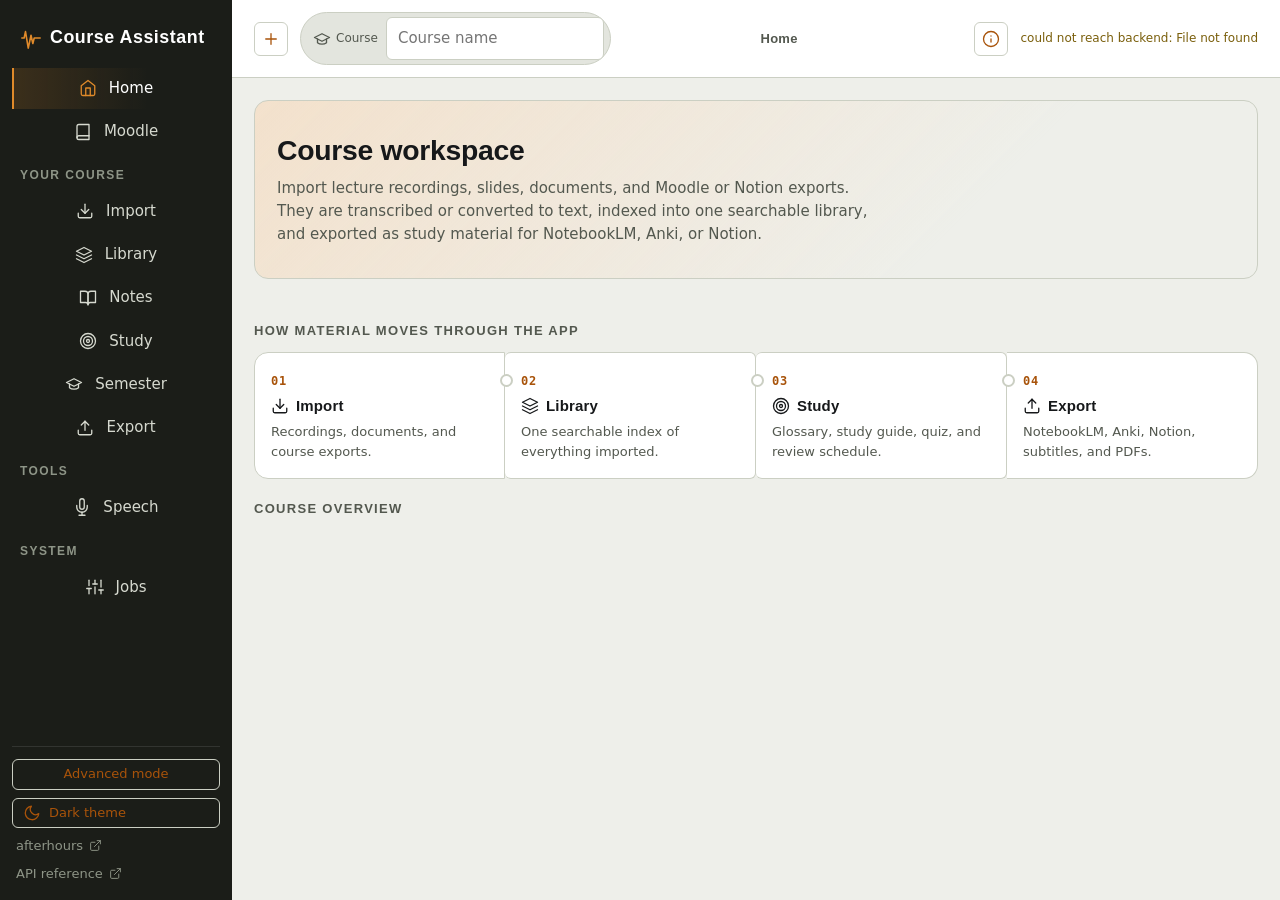
==== commit 2af8a257: "Fix a11y labels on notes folder and tracker fields Add explicit label/for bindings so every new form" ====
--- a/static/index.html
+++ b/static/index.html
@@ -436,6 +436,7 @@
             <aside class="card notes-side">
               <h3>Folders</h3>
               <div class="row gap wrap">
+                <label for="note-folder-name" class="sr-only">New folder name</label>
                 <input id="note-folder-name" type="text" placeholder="New folder" autocomplete="off" />
                 <button id="note-folder-add" type="button" class="ghost small">Add folder</button>
               </div>
@@ -514,14 +515,18 @@
             <h3>Course tracker</h3>
             <p class="hint">Assignments, quizzes, and exams by week. Add items here; calendar export lives under Export.</p>
             <div class="row gap wrap">
+              <label for="tracker-name" class="sr-only">Assignment name</label>
               <input id="tracker-name" type="text" placeholder="Assignment name" autocomplete="off" />
+              <label for="tracker-due" class="sr-only">Due date</label>
               <input id="tracker-due" type="date" aria-label="Due date" />
+              <label for="tracker-kind" class="sr-only">Kind</label>
               <select id="tracker-kind" aria-label="Kind">
                 <option value="assignment">Assignment</option>
                 <option value="quiz">Quiz</option>
                 <option value="exam">Exam</option>
                 <option value="other">Other</option>
               </select>
+              <label for="tracker-week" class="sr-only">Week</label>
               <input id="tracker-week" type="number" min="1" max="52" placeholder="Week" style="max-width:90px" aria-label="Week" />
               <button id="tracker-add" type="button" class="primary">Add</button>
             </div>
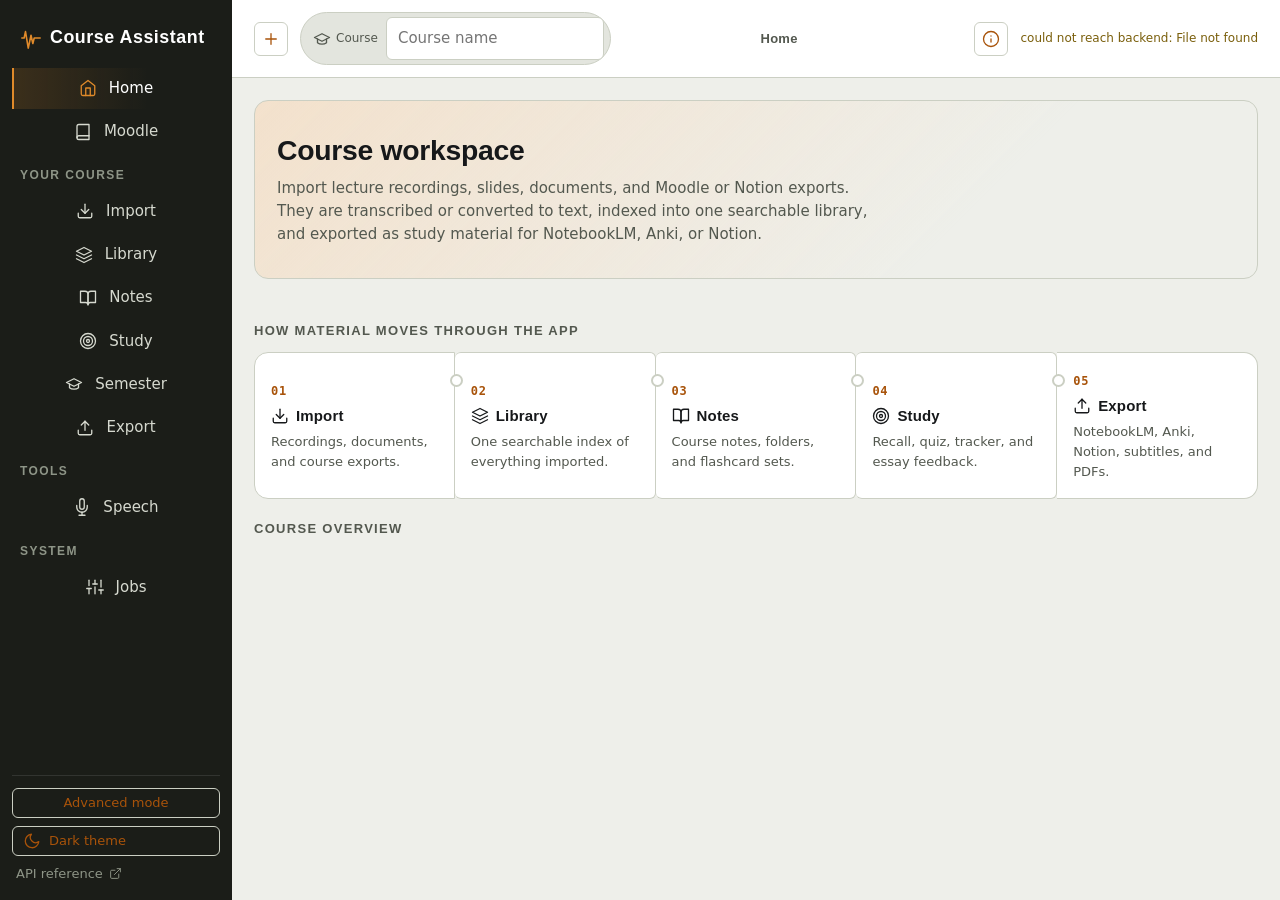
==== commit b0bc835e: "Remove afterhours branding; keep in-app study workspace features Delete the marketing site and all p" ====
--- a/static/index.html
+++ b/static/index.html
@@ -98,9 +98,6 @@
           <svg class="ico" aria-hidden="true" id="theme-icon"><use href="#i-moon"/></svg>
           <span id="theme-label">Dark theme</span>
         </button>
-        <a href="/welcome" class="muted small">
-          afterhours <svg class="ico" aria-hidden="true"><use href="#i-external"/></svg>
-        </a>
         <a href="/docs" target="_blank" rel="noopener" class="muted small">
           API reference <svg class="ico" aria-hidden="true"><use href="#i-external"/></svg>
         </a>
@@ -163,7 +160,7 @@
               <li>Set your <strong>course name</strong> in the top bar — imports and exports are tagged to it.</li>
               <li><button type="button" class="link-btn" id="gs-goto-moodle">Import a Moodle course</button> to pull slides, documents, and lecture recordings.</li>
               <li>Paste the Panopto podcast link to transcribe recordings, then browse everything in <strong>Library</strong>.</li>
-              <li>Use <strong>Study</strong> and <strong>Export</strong> for quizzes, guides, NotebookLM packs, and Anki decks.</li>
+              <li>Use <strong>Notes</strong> for lecture/tutorial/lab notes, <strong>Study</strong> for recall and quizzes, and <strong>Export</strong> for NotebookLM packs and Anki decks.</li>
             </ol>
             <p class="hint">Press <kbd>?</kbd> for shortcuts · <kbd>Ctrl</kbd>+<kbd>K</kbd> opens the command palette.</p>
           </div>
@@ -184,15 +181,22 @@
               </span>
               <span class="stage-desc">One searchable index of everything imported.</span>
             </button>
+            <button class="stage" data-goto="notes">
+              <span class="stage-n">03</span>
+              <span class="stage-title">
+                <svg class="ico" aria-hidden="true"><use href="#i-notebook"/></svg> Notes
+              </span>
+              <span class="stage-desc">Course notes, folders, and flashcard sets.</span>
+            </button>
             <button class="stage" data-goto="study">
-              <span class="stage-n">03</span>
+              <span class="stage-n">04</span>
               <span class="stage-title">
                 <svg class="ico" aria-hidden="true"><use href="#i-study"/></svg> Study
               </span>
-              <span class="stage-desc">Glossary, study guide, quiz, and review schedule.</span>
+              <span class="stage-desc">Recall, quiz, tracker, and essay feedback.</span>
             </button>
             <button class="stage" data-goto="export">
-              <span class="stage-n">04</span>
+              <span class="stage-n">05</span>
               <span class="stage-title">
                 <svg class="ico" aria-hidden="true"><use href="#i-export"/></svg> Export
               </span>
@@ -405,6 +409,7 @@
             <div id="item-notes" class="item-notes"></div>
             <div class="row">
               <button id="item-cite-go" class="ghost small">Show citations</button>
+              <button id="item-open-notes" class="ghost small" type="button">Open in Notes…</button>
             </div>
             <div id="item-citations" class="item-citations"></div>
           </div>
@@ -429,8 +434,8 @@
               <svg class="ico" aria-hidden="true"><use href="#i-refresh"/></svg> Refresh
             </button>
           </div>
-          <p class="panel-intro">Unlimited notes and folders for the active course. Attach a note to a lecture,
-            tutorial, or lab, import Word/PDF files, and turn a note into a flashcard set in one step.</p>
+          <p class="panel-intro">Notes and folders for the active course. Attach each note to a lecture,
+            tutorial, or lab path, import Word or PDF files, and build a flashcard set from a note.</p>
 
           <div class="notes-layout">
             <aside class="card notes-side">
@@ -473,7 +478,7 @@
               <div class="row gap wrap">
                 <button id="note-save" type="button" class="primary">Save note</button>
                 <button id="note-import" type="button" class="ghost">Import Word/PDF…</button>
-                <button id="note-to-cards" type="button" class="ghost">Notes → flashcards</button>
+                <button id="note-to-cards" type="button" class="ghost">Make flashcards…</button>
               </div>
               <div id="notes-library-list" class="notes-list"></div>
             </div>
@@ -489,14 +494,15 @@
               <svg class="ico" aria-hidden="true"><use href="#i-refresh"/></svg> Refresh
             </button>
           </div>
-          <p class="panel-intro">Practice, daily recall, slideshow, and focus modes over your review deck —
-            plus a course tracker, essay grader, and optional AI chat. Local modes need no AI model.</p>
+          <p class="panel-intro">Streak, due reviews, practice quiz, slideshow, focus timer, course tracker,
+            essay feedback, glossary, and study guide — derived from your library and review deck.
+            Local modes need no AI model.</p>
 
           <div class="study-modes-bar" role="toolbar" aria-label="Study modes">
             <button type="button" class="ghost small" id="mode-practice" data-mode="practice">Practice</button>
             <button type="button" class="ghost small" id="mode-recall" data-mode="recall">Daily recall</button>
             <button type="button" class="ghost small" id="mode-slideshow" data-mode="slideshow">Slideshow</button>
-            <button type="button" class="ghost small" id="mode-focus" data-mode="focus">Lock In</button>
+            <button type="button" class="ghost small" id="mode-focus" data-mode="focus">Focus</button>
           </div>
 
           <div class="study-grid">
@@ -571,8 +577,8 @@
           </div>
 
           <div class="card" id="focus-card">
-            <h3>Lock In · focus timer</h3>
-            <p class="hint">Optional focus mode. Logs minutes toward your study streak.</p>
+            <h3>Focus timer</h3>
+            <p class="hint">Logs minutes toward your study streak when you complete the session.</p>
             <div class="row gap wrap">
               <label for="focus-minutes">Minutes
                 <input type="number" id="focus-minutes" value="25" min="1" max="180" style="max-width:90px" />
@@ -601,8 +607,8 @@
           </div>
 
           <div class="card" id="ai-chat-card">
-            <h3>AI calls · ask the library</h3>
-            <p class="hint">RAG chat over your transcripts. Works extractively offline; richer with an LLM under Export → models.</p>
+            <h3>Ask the library</h3>
+            <p class="hint">Answers from your transcripts. Extractive offline; richer with an LLM under Export → models.</p>
             <label for="ai-chat-q" class="sr-only">Question</label>
             <div class="row gap wrap">
               <input id="ai-chat-q" type="text" placeholder="Ask a question about this course…" autocomplete="off" style="flex:1" />
--- a/static/style.css
+++ b/static/style.css
@@ -951,7 +951,7 @@
 .sem-export-details { margin: 0; }
 .sem-export-details > summary { cursor: pointer; list-style: disclosure-closed; }
 
-/* ---- afterhours: notes workspace + study modes --------------------------- */
+/* ---- notes workspace + study modes --------------------------------------- */
 .notes-layout {
   display: grid;
   grid-template-columns: minmax(220px, 280px) 1fr;
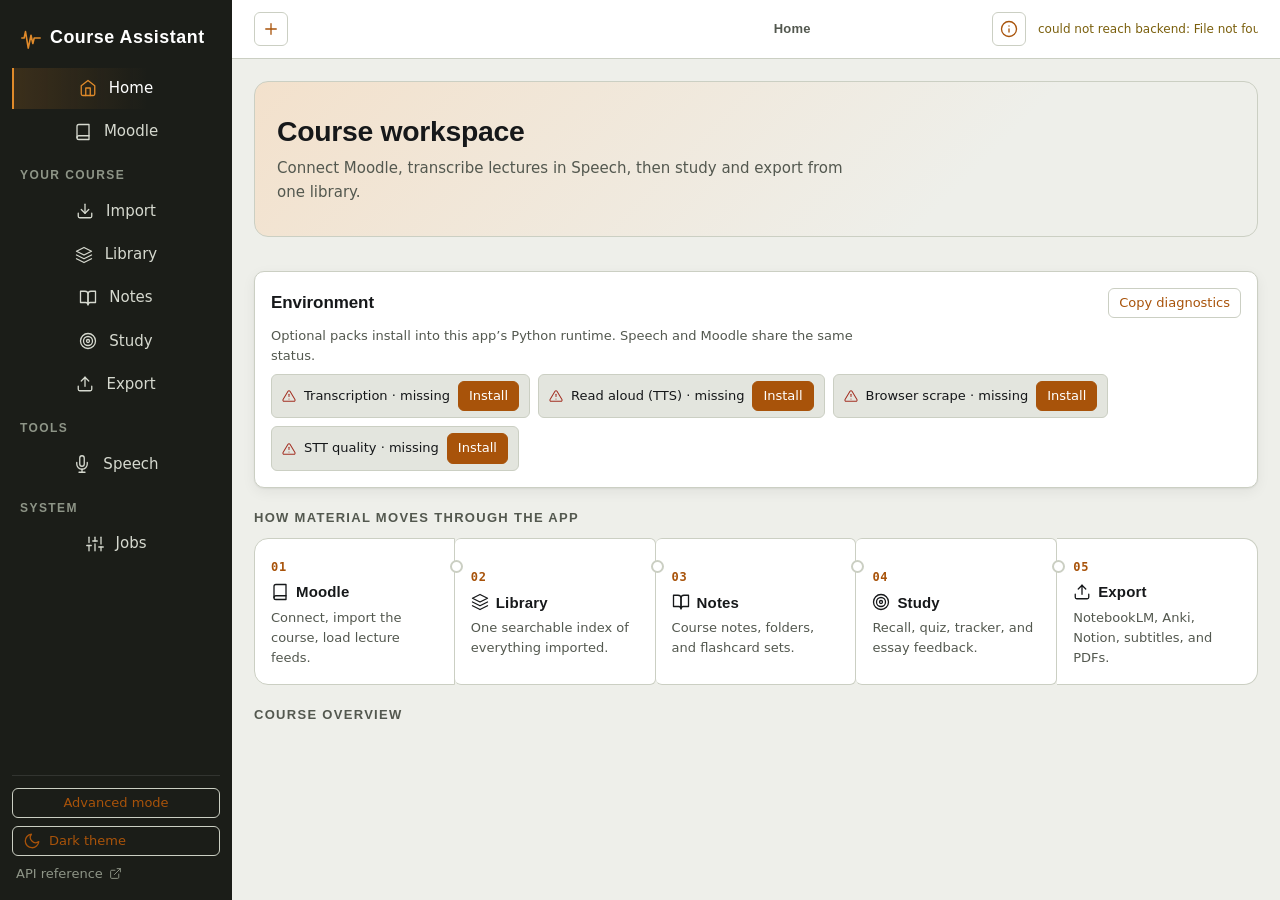
==== commit f65cc217: "Ship v4.1.0: Speech-home STT, course switcher UX, in-app extras, portable Windows EXE. Land Moodle j" ====
--- a/static/index.html
+++ b/static/index.html
@@ -74,7 +74,7 @@
         <button class="tab" data-tab="study">
           <svg class="ico" aria-hidden="true"><use href="#i-study"/></svg> Study
         </button>
-        <button class="tab" data-tab="semester">
+        <button class="tab" data-tab="semester" data-adv-only>
           <svg class="ico" aria-hidden="true"><use href="#i-cap"/></svg> Semester
         </button>
         <button class="tab" data-tab="export">
@@ -119,14 +119,14 @@
             <svg class="ico" aria-hidden="true"><use href="#i-plus"/></svg>
             <span class="sr-only">Create a new course</span>
           </button>
-          <label class="course-field" for="course-input">
+          <label class="course-field" for="course-input" id="course-field-wrap" data-adv-only>
             <span class="course-label">
-              <svg class="ico" aria-hidden="true"><use href="#i-cap"/></svg> Course
+              <svg class="ico" aria-hidden="true"><use href="#i-cap"/></svg> Course tag
             </span>
-            <input type="text" id="course-input" placeholder="Course name" autocomplete="off"
+            <input type="text" id="course-input" placeholder="Legacy tag" autocomplete="off"
                    aria-describedby="course-help" />
           </label>
-          <span id="course-help" class="sr-only">Imports and exports are stored against this course.</span>
+          <span id="course-help" class="sr-only">Active course is chosen from the switcher. Legacy free-text tag is Advanced-only.</span>
         </div>
         <div class="topbar-center">
           <div id="panel-context" class="panel-context" aria-live="polite"></div>
@@ -135,7 +135,10 @@
           <button id="shortcuts-help" class="ghost small icon-only" type="button" aria-label="Keyboard shortcuts">
             <svg class="ico" aria-hidden="true"><use href="#i-info"/></svg>
           </button>
-          <div id="status-bar" class="status-bar" role="status">Checking environment…</div>
+          <div id="status-bar" class="status-bar" role="status" title="Environment status">
+            <span class="status-dot off" aria-hidden="true"></span>
+            <span id="status-bar-text">Checking…</span>
+          </div>
         </div>
       </header>
 
@@ -144,12 +147,18 @@
         <section id="home" class="panel active" aria-labelledby="home-h">
           <div class="hero">
             <h1 id="home-h">Course workspace</h1>
-            <p class="lead">Import lecture recordings, slides, documents, and Moodle or Notion exports.
-              They are transcribed or converted to text, indexed into one searchable library, and exported
-              as study material for NotebookLM, Anki, or Notion.</p>
-          </div>
-
-          <div id="dash-env" class="env-strip"></div>
+            <p class="lead">Connect Moodle, transcribe lectures in Speech, then study and export from one library.</p>
+          </div>
+
+          <div id="dash-env" class="env-strip" aria-label="Environment"></div>
+          <div id="env-card" class="card env-card" aria-labelledby="env-card-h">
+            <div class="getting-started-head">
+              <h2 id="env-card-h">Environment</h2>
+              <button type="button" id="copy-diagnostics-home" class="ghost small">Copy diagnostics</button>
+            </div>
+            <p class="hint">Optional packs install into this app’s Python runtime. Speech and Moodle share the same status.</p>
+            <div id="env-packs" class="env-packs"></div>
+          </div>
 
           <div id="getting-started" class="card getting-started hidden" aria-labelledby="gs-h">
             <div class="getting-started-head">
@@ -157,22 +166,22 @@
               <button id="getting-started-dismiss" class="ghost small" type="button">Dismiss</button>
             </div>
             <ol class="getting-started-steps">
-              <li>Set your <strong>course name</strong> in the top bar — imports and exports are tagged to it.</li>
-              <li><button type="button" class="link-btn" id="gs-goto-moodle">Import a Moodle course</button> to pull slides, documents, and lecture recordings.</li>
-              <li>Paste the Panopto podcast link to transcribe recordings, then browse everything in <strong>Library</strong>.</li>
-              <li>Use <strong>Notes</strong> for lecture/tutorial/lab notes, <strong>Study</strong> for recall and quizzes, and <strong>Export</strong> for NotebookLM packs and Anki decks.</li>
+              <li>Create or pick an <strong>active course</strong> in the top bar (optional paper code).</li>
+              <li><button type="button" class="link-btn" id="gs-goto-moodle">Import a Moodle course</button> for slides, documents, and lecture feeds.</li>
+              <li>Open <strong>Speech</strong> to transcribe recordings, then browse everything in <strong>Library</strong>.</li>
+              <li>Use <strong>Notes</strong>, <strong>Study</strong>, and <strong>Export</strong> for packs and Anki decks.</li>
             </ol>
             <p class="hint">Press <kbd>?</kbd> for shortcuts · <kbd>Ctrl</kbd>+<kbd>K</kbd> opens the command palette.</p>
           </div>
 
           <h2 class="section-title">How material moves through the app</h2>
           <div class="pipeline">
-            <button class="stage" data-goto="import">
+            <button class="stage" data-goto="moodle-quick">
               <span class="stage-n">01</span>
               <span class="stage-title">
-                <svg class="ico" aria-hidden="true"><use href="#i-import"/></svg> Import
+                <svg class="ico" aria-hidden="true"><use href="#i-book"/></svg> Moodle
               </span>
-              <span class="stage-desc">Recordings, documents, and course exports.</span>
+              <span class="stage-desc">Connect, import the course, load lecture feeds.</span>
             </button>
             <button class="stage" data-goto="library">
               <span class="stage-n">02</span>
@@ -220,8 +229,8 @@
             <svg class="ico ico-lg" aria-hidden="true"><use href="#i-import"/></svg>
             <h2 id="import-h">Import materials</h2>
           </div>
-          <p class="panel-intro">Everything imported here lands in the <strong>Library</strong> and becomes
-            available to every export and study tool. Choose a source.</p>
+          <p class="panel-intro">Documents and Notion exports land in the <strong>Library</strong>. For Moodle
+            course feeds use <strong>Moodle</strong>; for lecture transcription use <strong>Speech</strong>.</p>
 
           <div class="import-switch" role="tablist" aria-label="Import source">
             <button class="seg active" data-import="documents" role="tab" aria-selected="true" aria-controls="import-documents">Documents</button>
@@ -229,8 +238,7 @@
             <button class="seg" data-import="browse" role="tab" aria-selected="false" aria-controls="import-browse">Browse files</button>
           </div>
 
-          <p class="hint">Lecture recordings arrive with the course. Use <strong>Moodle</strong> in the sidebar
-            to detect and transcribe them alongside the course documents.</p>
+          <p class="hint">This panel is for documents. Moodle pulls course materials and feeds; Speech runs STT.</p>
 
           <!-- DOCUMENTS -->
           <div id="import-documents" class="import-pane active" role="tabpanel">
@@ -710,7 +718,7 @@
                 <h3 class="section-title">Paper outlines</h3>
                 <div class="row gap">
                   <label class="sr-only" for="sem-paper-q">Paper code</label>
-                  <input id="sem-paper-q" class="grow" type="search" placeholder="Paper code, e.g. COMPX202"
+                  <input id="sem-paper-q" class="grow" type="search" placeholder="Paper code"
                          autocomplete="off" aria-describedby="sem-paper-help" />
                   <button id="sem-paper-search" class="primary" type="button">Search</button>
                   <button id="sem-paper-fetch" class="ghost" type="button">Fetch outline</button>
@@ -741,7 +749,7 @@
                 <h3 class="section-title">Moodle announcements</h3>
                 <p class="hint">Downloads forum and news posts only. Not added to your task schedule.</p>
                 <label for="sem-moodle-url">Moodle course URL</label>
-                <input id="sem-moodle-url" type="url" placeholder="https://elearn.waikato.ac.nz/course/view.php?id=…" />
+                <input id="sem-moodle-url" type="url" placeholder="https://moodle.example.edu/course/view.php?id=…" />
                 <label for="sem-moodle-cookies">Session cookies</label>
                 <textarea id="sem-moodle-cookies" rows="2" placeholder="Paste browser cookies"></textarea>
                 <button id="sem-moodle-fetch" class="ghost" type="button">Download announcements</button>
@@ -811,7 +819,7 @@
             <div id="suite-results" class="results" role="status" aria-live="polite"></div>
           </div>
 
-          <details class="card feature-card" id="export-more-tools">
+          <details class="card feature-card" id="export-more-tools" data-adv-only>
             <summary><strong>More export tools</strong> — AI packs, flashcards, bundles, assessment calendar</summary>
             <div style="margin-top:12px" class="export-more-stack">
 
@@ -1111,7 +1119,7 @@
                 <button type="button" id="stt-transcribe" class="primary">Transcribe</button>
               </div>
 
-              <div class="mq-grab" role="group" aria-labelledby="stt-live-label" style="margin-top:12px">
+              <div class="mq-grab" role="group" aria-labelledby="stt-live-label" style="margin-top:12px" data-adv-only>
                 <span class="toggles-label" id="stt-live-label">Live mic:</span>
                 <button type="button" id="stt-live-start" class="ghost small">Start</button>
                 <button type="button" id="stt-live-pause" class="ghost small" disabled>Pause</button>
@@ -1202,18 +1210,19 @@
             <svg class="ico ico-lg" aria-hidden="true"><use href="#i-book"/></svg>
             <h2 id="mq-h">Import a Moodle course</h2>
           </div>
-          <p class="panel-intro">Connect to your Moodle site and pick a course. Choose <strong>API</strong>
-            (recommended) for exact web-service data, or <strong>Browser scrape</strong> when you need forums,
-            announcements, and Panopto pages the API cannot reach.</p>
+          <p class="panel-intro">Connect to your Moodle site and pick a course. Choose <strong>Browser scrape</strong>
+            (recommended) for forums, announcements, Panopto pages, and calendar discovery, or <strong>API</strong>
+            for exact web-service data when scrape is not needed.</p>
 
           <div class="card mq-mode-card">
             <div class="row" role="group" aria-label="Moodle import mode">
-              <button type="button" class="export-bundle active" id="mq-mode-api" data-mq-mode="api"
-                      aria-pressed="true"><strong>API</strong><span>Recommended</span></button>
-              <button type="button" class="export-bundle" id="mq-mode-browser" data-mq-mode="browser"
-                      aria-pressed="false"><strong>Browser scrape</strong><span>Complete coverage</span></button>
-            </div>
-            <div id="mq-capability-matrix" class="mq-capability-matrix" role="region" aria-label="Capability matrix"></div>
+              <button type="button" class="export-bundle active" id="mq-mode-browser" data-mq-mode="browser"
+                      aria-pressed="true"><strong>Browser scrape</strong><span>Recommended</span></button>
+              <button type="button" class="export-bundle" id="mq-mode-api" data-mq-mode="api"
+                      aria-pressed="false"><strong>API</strong><span>Web-service fallback</span></button>
+            </div>
+            <div id="mq-capability-matrix" class="mq-capability-matrix" role="region" aria-label="Capability matrix"
+                 data-adv-only></div>
           </div>
 
           <!-- STEP 1 - CONNECT -->
@@ -1221,8 +1230,15 @@
             <div class="mq-step-head"><span class="mq-num" aria-hidden="true">1</span><h3>Connect to Moodle</h3></div>
             <p class="hint" id="mq-url-help">Enter your Moodle site, or any course link on it.</p>
             <label class="sr-only" for="mq-url">Moodle site URL</label>
-            <input type="text" id="mq-url" placeholder="https://elearn.waikato.ac.nz" autocomplete="off"
+            <input type="text" id="mq-url" placeholder="https://moodle.example.edu" autocomplete="off"
                    aria-describedby="mq-url-help" />
+
+            <details class="mq-advanced-cookies" data-adv-only>
+              <summary class="hint">Session cookies (for browser scrape)</summary>
+              <label for="mq-cookies">Paste browser cookies</label>
+              <textarea id="mq-cookies" rows="2" placeholder="MoodleSession=… or full Cookie header"></textarea>
+              <p class="hint">Optional but recommended for browser mode. Copy from your browser dev tools while logged in.</p>
+            </details>
 
             <button id="mq-launch-sso" class="primary mq-sso-btn" type="button">
               Sign in with Moodle <svg class="ico" aria-hidden="true"><use href="#i-external"/></svg>
@@ -1239,10 +1255,11 @@
             <div id="mq-course-pick" class="hidden">
               <label class="mq-course-field" for="mq-course-select">
                 <span class="course-label">
-                  <svg class="ico" aria-hidden="true"><use href="#i-cap"/></svg> Course
+                  <svg class="ico" aria-hidden="true"><use href="#i-book"/></svg> Moodle course
                 </span>
                 <select id="mq-course-select"></select>
               </label>
+              <p class="hint">Import creates or activates the matching <strong>Active course</strong> in the top bar (with paper code when detected).</p>
 
               <div class="mq-grab" role="group" aria-labelledby="mq-include-label">
                 <span class="toggles-label" id="mq-include-label">Include:</span>
@@ -1256,15 +1273,14 @@
             <div id="mq-import-result" class="results"></div>
           </div>
 
-          <!-- STEP 2 - LECTURE RECORDINGS -->
+          <!-- STEP 2 - LECTURE RECORDINGS (thin handoff to Speech) -->
           <div class="card mq-step hidden" id="mq-step-transcribe">
             <div class="mq-step-head"><span class="mq-num" aria-hidden="true">2</span><h3>Lecture recordings</h3></div>
-            <p class="hint" id="mq-recommend" role="status">Determining the recommended transcription settings for this computer…</p>
+            <p class="hint" id="mq-recommend" role="status">Load the Panopto feed, then transcribe in Speech (one settings home).</p>
 
             <div class="mq-panopto">
-              <p class="hint" id="mq-panopto-help">Recordings live in the course's <strong>Panopto block</strong>,
-                which the Moodle API cannot read. In that block, under <strong>Podcast feeds</strong>, right-click
-                <strong>Video podcast</strong>, choose <em>Copy link address</em>, and paste it below.</p>
+              <p class="hint" id="mq-panopto-help">Recordings live in the course's <strong>Panopto block</strong>.
+                Under <strong>Podcast feeds</strong>, copy the <strong>Video podcast</strong> link and paste it below.</p>
               <div class="row">
                 <label class="sr-only" for="mq-panopto-url">Panopto podcast RSS link</label>
                 <input type="text" id="mq-panopto-url" autocomplete="off" aria-describedby="mq-panopto-help"
@@ -1275,42 +1291,14 @@
 
             <div id="mq-feeds" class="results"></div>
 
-            <div class="mq-grab" role="group" aria-labelledby="mq-transcribe-label">
-              <span class="toggles-label" id="mq-transcribe-label">When transcribing:</span>
-              <label class="toggle"><input type="checkbox" id="mq-make-transcript" checked /> Produce a transcript for each recording</label>
-              <label class="toggle"><input type="checkbox" id="mq-overwrite" /> Overwrite existing transcripts</label>
-            </div>
-
-            <details class="adv-settings">
-              <summary>Advanced transcription settings</summary>
-              <p class="hint">Leave a field on "Recommended" to use the settings detected for this computer.</p>
-              <div class="grid">
-                <label for="mq-adv-engine">Engine <select id="mq-adv-engine"></select></label>
-                <label for="mq-adv-model">Model
-                  <select id="mq-adv-model">
-                    <option value="">Recommended</option>
-                    <option value="tiny">tiny (fastest)</option>
-                    <option value="base">base</option>
-                    <option value="small">small</option>
-                    <option value="medium">medium</option>
-                    <option value="large">large (most accurate)</option>
-                  </select>
-                </label>
-                <label for="mq-adv-language">Language <input type="text" id="mq-adv-language" placeholder="Recommended (en)" /></label>
-                <label for="mq-adv-device">Device
-                  <select id="mq-adv-device">
-                    <option value="">Recommended</option>
-                    <option value="auto">Automatic</option>
-                    <option value="cpu">CPU</option>
-                    <option value="cuda">GPU (CUDA)</option>
-                  </select>
-                </label>
-              </div>
-            </details>
+            <label class="toggle" data-adv-only>
+              <input type="checkbox" id="mq-overwrite" /> Overwrite existing transcripts when queueing
+            </label>
+            <p class="hint" data-adv-only>Queue now uses Speech’s current profile, language, and caption-first settings.</p>
 
             <div class="row">
-              <button id="mq-autotranscribe" class="primary">Transcribe all recordings</button>
-              <span class="muted small">Downloads audio only; video is fetched later if you export subtitles.</span>
+              <button id="mq-open-speech" class="primary" type="button">Transcribe in Speech…</button>
+              <button id="mq-autotranscribe" class="ghost" type="button">Queue now</button>
             </div>
           </div>
 
--- a/static/style.css
+++ b/static/style.css
@@ -235,8 +235,8 @@
   padding: var(--space-3) var(--space-5); background: var(--surface);
   border-bottom: 1px solid var(--border); position: sticky; top: 0; z-index: 5;
 }
-.topbar-left { display: flex; align-items: center; gap: var(--space-3); flex: 1; min-width: 0; }
-.topbar-center { flex: 1 1 auto; min-width: 0; display: flex; justify-content: center; }
+.topbar-left { display: flex; align-items: center; gap: var(--space-3); flex: 1; min-width: 0; overflow: hidden; }
+.topbar-center { flex: 1 1 auto; min-width: 0; display: flex; justify-content: center; overflow: hidden; }
 .topbar-right { display: flex; align-items: center; gap: var(--space-3); flex-shrink: 0; }
 .panel-context {
   font-family: var(--font-display); font-size: var(--text-sm); font-weight: 600;
@@ -250,28 +250,47 @@
 .course-switcher {
   font: inherit; font-weight: 600; color: var(--ink); background: var(--surface-2);
   border: 1px solid var(--border); border-radius: var(--radius-pill);
-  padding: 6px 10px; max-width: 220px;
+  padding: 6px 10px; max-width: 220px; min-width: 0; flex-shrink: 1;
 }
 .course-field {
   display: inline-flex; align-items: center; gap: var(--space-2); background: var(--surface-2);
   border: 1px solid var(--border); border-radius: var(--radius-pill); padding: 4px 6px 4px 12px;
-}
+  min-width: 0; flex-shrink: 1; max-width: 100%; overflow: hidden;
+}
+.topbar-left.switcher-visible .course-field { display: none; }
 .course-field:focus-within { box-shadow: var(--focus); }
 .course-label {
   font-size: var(--text-xs); color: var(--muted); white-space: nowrap;
   display: inline-flex; align-items: center; gap: 5px;
 }
 .course-field input {
-  border: none; background: transparent; padding: 4px var(--space-2); min-width: 160px;
+  border: none; background: transparent; padding: 4px var(--space-2); min-width: 0; max-width: 140px;
   font-weight: 600; color: var(--ink); font: inherit;
+  overflow: hidden; text-overflow: ellipsis;
 }
 /* the wrapper shows the ring (see :focus-within) - a second one would double up */
 .course-field input:focus-visible { box-shadow: none; }
 
-.status-bar { font-size: var(--text-xs); color: var(--muted); text-align: right; word-break: break-word; }
+.status-bar {
+  font-size: var(--text-xs); color: var(--muted); text-align: right;
+  display: inline-flex; align-items: center; gap: 6px; max-width: 220px;
+  white-space: nowrap; overflow: hidden; text-overflow: ellipsis;
+}
 .status-bar.ok { color: var(--ok); }
 .status-bar.warn { color: var(--warn); }
 .status-bar .ico { width: 13px; height: 13px; vertical-align: -2px; }
+.status-dot {
+  width: 8px; height: 8px; border-radius: 50%; background: var(--muted); flex: none;
+}
+.status-bar.ok .status-dot { background: var(--ok); }
+.status-bar.warn .status-dot { background: var(--warn); }
+.env-card { margin-bottom: var(--space-4); }
+.env-packs { display: flex; flex-wrap: wrap; gap: var(--space-2); margin-top: var(--space-2); }
+.env-pack {
+  display: inline-flex; align-items: center; gap: var(--space-2);
+  background: var(--surface-2); border: 1px solid var(--border);
+  border-radius: var(--radius-sm); padding: 6px 10px; font-size: var(--text-sm);
+}
 
 main { padding: var(--space-5); max-width: 1080px; width: 100%; margin: 0 auto; }
 .panel { display: none; animation: fade var(--dur-base) var(--ease); }
@@ -655,15 +674,37 @@
   #menu-toggle { display: inline-flex; }
   main { padding: var(--space-4); }
   .topbar { flex-wrap: wrap; }
+  .topbar-left { flex-basis: 100%; }
+  .topbar-left.switcher-visible .course-switcher { flex: 1; max-width: none; width: 100%; }
   .topbar-center { order: 3; flex-basis: 100%; justify-content: flex-start; padding-top: var(--space-1); }
   .panel-context { font-size: var(--text-xs); }
   .course-field input { min-width: 110px; }
   .course-label { display: none; }
-  .status-bar { display: none; }
+  .status-bar { max-width: 140px; }
   .nav .tab { min-height: 44px; padding-top: 11px; padding-bottom: 11px; }
   button, .import-switch .seg { min-height: 44px; }
   .export-bundle-grid { grid-template-columns: 1fr; }
   a.tag { min-height: 44px; }
+  .mq-capability-matrix .mq-cap-table { display: none; }
+  .mq-capability-matrix::after {
+    content: "Capability details are listed as cards in Advanced mode on wider screens.";
+    display: block; font-size: var(--text-xs); color: var(--muted);
+  }
+}
+@media (max-width: 640px) {
+  .mq-capability-matrix .mq-cap-table thead { display: none; }
+  .mq-capability-matrix .mq-cap-table,
+  .mq-capability-matrix .mq-cap-table tbody,
+  .mq-capability-matrix .mq-cap-table tr,
+  .mq-capability-matrix .mq-cap-table td {
+    display: block; width: 100%;
+  }
+  .mq-capability-matrix .mq-cap-table tr {
+    border: 1px solid var(--border); border-radius: var(--radius-sm);
+    margin-bottom: var(--space-2); padding: var(--space-2);
+    background: var(--surface-2);
+  }
+  .mq-capability-matrix .mq-cap-table td { padding: 2px 0; }
 }
 
 /* ---- Moodle connect / guided import --------------------------------------- */
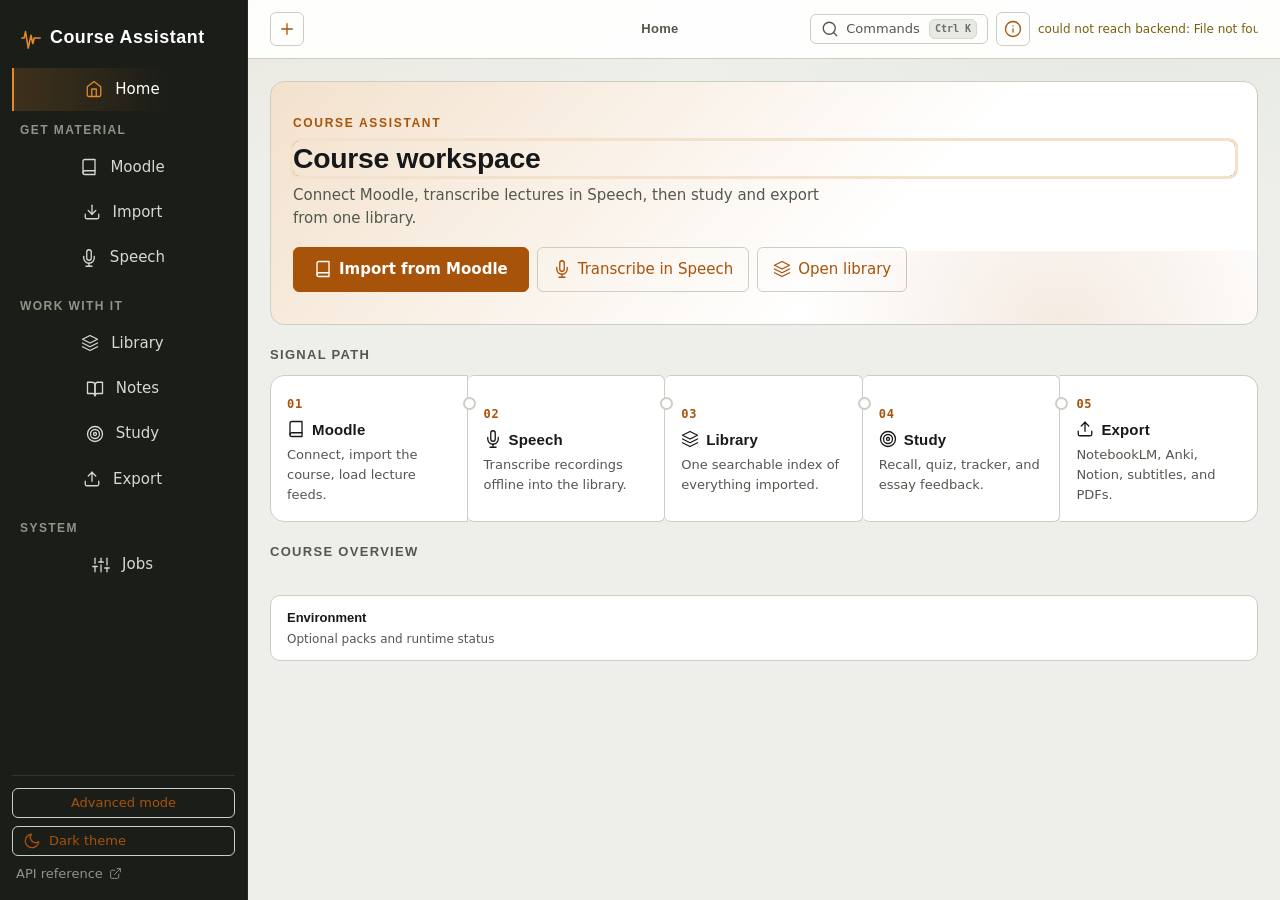
==== commit b98616b1: "Revamp Course Assistant UI for clearer navigation and QOL Restructure the sidebar into Get material " ====
--- a/static/index.html
+++ b/static/index.html
@@ -50,7 +50,7 @@
   <div class="app">
     <!-- SIDEBAR -->
     <aside class="sidebar" id="sidebar">
-      <div class="brand">
+      <div class="brand" role="button" tabindex="0" title="Go to Home" aria-label="Course Assistant, go to Home">
         <svg class="ico ico-lg" aria-hidden="true"><use href="#i-waveform"/></svg>
         <span>Course Assistant</span>
       </div>
@@ -58,13 +58,17 @@
         <button class="tab active" data-tab="home" aria-current="page">
           <svg class="ico" aria-hidden="true"><use href="#i-home"/></svg> Home
         </button>
+        <div class="nav-group">Get material</div>
         <button class="tab" data-tab="moodle-quick">
           <svg class="ico" aria-hidden="true"><use href="#i-book"/></svg> Moodle
         </button>
-        <div class="nav-group" id="nav-group-course">Your course</div>
         <button class="tab" data-tab="import">
           <svg class="ico" aria-hidden="true"><use href="#i-import"/></svg> Import
         </button>
+        <button class="tab" data-tab="tts">
+          <svg class="ico" aria-hidden="true"><use href="#i-mic"/></svg> Speech
+        </button>
+        <div class="nav-group" id="nav-group-course">Work with it</div>
         <button class="tab" data-tab="library">
           <svg class="ico" aria-hidden="true"><use href="#i-library"/></svg> Library
         </button>
@@ -74,15 +78,11 @@
         <button class="tab" data-tab="study">
           <svg class="ico" aria-hidden="true"><use href="#i-study"/></svg> Study
         </button>
-        <button class="tab" data-tab="semester" data-adv-only>
-          <svg class="ico" aria-hidden="true"><use href="#i-cap"/></svg> Semester
-        </button>
         <button class="tab" data-tab="export">
           <svg class="ico" aria-hidden="true"><use href="#i-export"/></svg> Export
         </button>
-        <div class="nav-group">Tools</div>
-        <button class="tab" data-tab="tts">
-          <svg class="ico" aria-hidden="true"><use href="#i-mic"/></svg> Speech
+        <button class="tab" data-tab="semester" data-adv-only>
+          <svg class="ico" aria-hidden="true"><use href="#i-cap"/></svg> Semester
         </button>
         <div class="nav-group">System</div>
         <button class="tab" data-tab="jobs">
@@ -132,6 +132,12 @@
           <div id="panel-context" class="panel-context" aria-live="polite"></div>
         </div>
         <div class="topbar-right">
+          <button id="palette-launch" class="ghost small palette-launch" type="button"
+                  aria-label="Open command palette" title="Command palette (Ctrl+K)">
+            <svg class="ico" aria-hidden="true"><use href="#i-search"/></svg>
+            <span class="palette-launch-label">Commands</span>
+            <kbd class="palette-kbd" aria-hidden="true">Ctrl K</kbd>
+          </button>
           <button id="shortcuts-help" class="ghost small icon-only" type="button" aria-label="Keyboard shortcuts">
             <svg class="ico" aria-hidden="true"><use href="#i-info"/></svg>
           </button>
@@ -146,27 +152,37 @@
         <!-- HOME -->
         <section id="home" class="panel active" aria-labelledby="home-h">
           <div class="hero">
+            <p class="hero-kicker">Course Assistant</p>
             <h1 id="home-h">Course workspace</h1>
             <p class="lead">Connect Moodle, transcribe lectures in Speech, then study and export from one library.</p>
-          </div>
-
-          <div id="dash-env" class="env-strip" aria-label="Environment"></div>
-          <div id="env-card" class="card env-card" aria-labelledby="env-card-h">
-            <div class="getting-started-head">
-              <h2 id="env-card-h">Environment</h2>
-              <button type="button" id="copy-diagnostics-home" class="ghost small">Copy diagnostics</button>
-            </div>
-            <p class="hint">Optional packs install into this app’s Python runtime. Speech and Moodle share the same status.</p>
-            <div id="env-packs" class="env-packs"></div>
-          </div>
-
-          <div id="getting-started" class="card getting-started hidden" aria-labelledby="gs-h">
+            <div class="hero-actions">
+              <button type="button" class="primary" data-goto="moodle-quick">
+                <svg class="ico" aria-hidden="true"><use href="#i-book"/></svg> Import from Moodle
+              </button>
+              <button type="button" class="ghost" data-goto="tts">
+                <svg class="ico" aria-hidden="true"><use href="#i-mic"/></svg> Transcribe in Speech
+              </button>
+              <button type="button" class="ghost" data-goto="library">
+                <svg class="ico" aria-hidden="true"><use href="#i-library"/></svg> Open library
+              </button>
+            </div>
+          </div>
+
+          <div id="home-continue" class="home-continue hidden" aria-labelledby="home-continue-h">
+            <div class="home-continue-head">
+              <h2 id="home-continue-h">Continue</h2>
+              <button type="button" class="ghost small" data-goto="study">Open Study</button>
+            </div>
+            <div id="home-continue-body" class="home-continue-body"></div>
+          </div>
+
+          <div id="getting-started" class="getting-started hidden" aria-labelledby="gs-h">
             <div class="getting-started-head">
               <h2 id="gs-h">Getting started</h2>
               <button id="getting-started-dismiss" class="ghost small" type="button">Dismiss</button>
             </div>
             <ol class="getting-started-steps">
-              <li>Create or pick an <strong>active course</strong> in the top bar (optional paper code).</li>
+              <li>Create or pick an <strong>active course</strong> in the top bar.</li>
               <li><button type="button" class="link-btn" id="gs-goto-moodle">Import a Moodle course</button> for slides, documents, and lecture feeds.</li>
               <li>Open <strong>Speech</strong> to transcribe recordings, then browse everything in <strong>Library</strong>.</li>
               <li>Use <strong>Notes</strong>, <strong>Study</strong>, and <strong>Export</strong> for packs and Anki decks.</li>
@@ -174,8 +190,8 @@
             <p class="hint">Press <kbd>?</kbd> for shortcuts · <kbd>Ctrl</kbd>+<kbd>K</kbd> opens the command palette.</p>
           </div>
 
-          <h2 class="section-title">How material moves through the app</h2>
-          <div class="pipeline">
+          <h2 class="section-title">Signal path</h2>
+          <div class="pipeline" aria-label="How material moves through the app">
             <button class="stage" data-goto="moodle-quick">
               <span class="stage-n">01</span>
               <span class="stage-title">
@@ -183,19 +199,19 @@
               </span>
               <span class="stage-desc">Connect, import the course, load lecture feeds.</span>
             </button>
+            <button class="stage" data-goto="tts">
+              <span class="stage-n">02</span>
+              <span class="stage-title">
+                <svg class="ico" aria-hidden="true"><use href="#i-mic"/></svg> Speech
+              </span>
+              <span class="stage-desc">Transcribe recordings offline into the library.</span>
+            </button>
             <button class="stage" data-goto="library">
-              <span class="stage-n">02</span>
+              <span class="stage-n">03</span>
               <span class="stage-title">
                 <svg class="ico" aria-hidden="true"><use href="#i-library"/></svg> Library
               </span>
               <span class="stage-desc">One searchable index of everything imported.</span>
-            </button>
-            <button class="stage" data-goto="notes">
-              <span class="stage-n">03</span>
-              <span class="stage-title">
-                <svg class="ico" aria-hidden="true"><use href="#i-notebook"/></svg> Notes
-              </span>
-              <span class="stage-desc">Course notes, folders, and flashcard sets.</span>
             </button>
             <button class="stage" data-goto="study">
               <span class="stage-n">04</span>
@@ -215,6 +231,23 @@
 
           <h2 class="section-title">Course overview</h2>
           <div id="dash-stats" class="stats"></div>
+
+          <details class="env-drawer" id="env-drawer">
+            <summary class="env-drawer-summary">
+              <span>
+                <span class="env-drawer-title" id="env-card-h">Environment</span>
+                <span class="env-drawer-hint">Optional packs and runtime status</span>
+              </span>
+              <span id="dash-env" class="env-strip env-strip-inline" aria-label="Environment"></span>
+            </summary>
+            <div class="env-drawer-body" aria-labelledby="env-card-h">
+              <div class="getting-started-head">
+                <p class="hint">Optional packs install into this app’s Python runtime. Speech and Moodle share the same status.</p>
+                <button type="button" id="copy-diagnostics-home" class="ghost small">Copy diagnostics</button>
+              </div>
+              <div id="env-packs" class="env-packs"></div>
+            </div>
+          </details>
         </section>
 
         <!-- hidden elements kept for JS compat -->
@@ -229,8 +262,8 @@
             <svg class="ico ico-lg" aria-hidden="true"><use href="#i-import"/></svg>
             <h2 id="import-h">Import materials</h2>
           </div>
-          <p class="panel-intro">Documents and Notion exports land in the <strong>Library</strong>. For Moodle
-            course feeds use <strong>Moodle</strong>; for lecture transcription use <strong>Speech</strong>.</p>
+          <p class="panel-intro">Documents and Notion exports land in the <strong>Library</strong>. Moodle
+            course feeds live under <strong>Moodle</strong>; lecture transcription lives under <strong>Speech</strong>.</p>
 
           <div class="import-switch" role="tablist" aria-label="Import source">
             <button class="seg active" data-import="documents" role="tab" aria-selected="true" aria-controls="import-documents">Documents</button>
@@ -1108,6 +1141,10 @@
                 <input type="checkbox" id="stt-caption-first" checked />
                 Prefer existing captions when available (caption-first)
               </label>
+              <label class="toggle" data-adv-only>
+                <input type="checkbox" id="stt-overwrite" />
+                Overwrite existing transcripts when queueing
+              </label>
 
               <div id="stt-route-status" class="cookie-status" role="status" aria-live="polite">
                 <span class="dot off" aria-hidden="true"></span>
--- a/static/style.css
+++ b/static/style.css
@@ -56,9 +56,10 @@
   --radius-pill: 999px;
 
   /* -- motion (see prefers-reduced-motion at the foot of this file) --------- */
-  --dur-fast: 100ms;
-  --dur-base: 160ms;
-  --ease: cubic-bezier(.2, .6, .3, 1);
+  --dur-fast: 120ms;
+  --dur-base: 180ms;
+  --dur-slow: 280ms;
+  --ease: cubic-bezier(.165, .84, .44, 1); /* ease-out-quart: decelerate, no bounce */
 
   /* -- colour: chassis & signal ---------------------------------------------
      Surfaces read like brushed-aluminium equipment housing (cool, neutral,
@@ -98,8 +99,11 @@
   --on-warn: #ffffff;
   --on-err: #ffffff;
 
-  --shadow: 0 1px 2px rgba(20, 22, 16, .06), 0 4px 14px rgba(20, 22, 16, .06);
+  --shadow: 0 1px 0 rgba(20, 22, 16, .04);
+  --shadow-lift: 0 1px 2px rgba(20, 22, 16, .05), 0 8px 20px rgba(20, 22, 16, .08);
   --focus: 0 0 0 3px var(--brand-soft), 0 0 0 1px var(--brand);
+  --paper-glow: radial-gradient(1200px 480px at 12% -10%, rgba(168, 83, 10, .08), transparent 55%),
+                radial-gradient(900px 420px at 88% 0%, rgba(62, 110, 46, .05), transparent 50%);
 }
 
 [data-theme="dark"] {
@@ -132,8 +136,11 @@
   --on-warn: #241c02;
   --on-err: #2c0d09;
 
-  --shadow: 0 1px 2px rgba(0, 0, 0, .5), 0 4px 14px rgba(0, 0, 0, .35);
+  --shadow: 0 1px 0 rgba(0, 0, 0, .35);
+  --shadow-lift: 0 1px 2px rgba(0, 0, 0, .45), 0 10px 24px rgba(0, 0, 0, .35);
   --focus: 0 0 0 3px var(--brand-soft), 0 0 0 1px var(--brand);
+  --paper-glow: radial-gradient(1100px 460px at 10% -8%, rgba(224, 138, 42, .1), transparent 55%),
+                radial-gradient(800px 400px at 90% 0%, rgba(111, 179, 92, .06), transparent 50%);
 }
 
 * { box-sizing: border-box; }
@@ -144,7 +151,9 @@
   font-size: var(--text-base);
   line-height: var(--leading-base);
   color: var(--ink);
-  background: var(--paper);
+  background-color: var(--paper);
+  background-image: var(--paper-glow);
+  background-attachment: fixed;
 }
 
 /* ---- focus: one visible ring, no exceptions (§15) ------------------------ */
@@ -184,37 +193,43 @@
 .app { display: flex; min-height: 100vh; }
 
 .sidebar {
-  width: 232px; flex-shrink: 0; background: var(--sidebar); color: var(--sidebar-ink);
+  width: 248px; flex-shrink: 0; background: var(--sidebar); color: var(--sidebar-ink);
   display: flex; flex-direction: column; padding: var(--space-4) var(--space-3);
   position: sticky; top: 0; height: 100vh;
+  border-right: 1px solid rgba(255, 255, 255, .06);
 }
 .brand {
   font-family: var(--font-display);
   font-size: calc(var(--text-md) * 1.05); font-weight: 600; color: #fff;
   padding: var(--space-2) var(--space-2) var(--space-4);
   display: flex; gap: var(--space-2); align-items: center; letter-spacing: .03em;
-}
+  cursor: pointer; border-radius: var(--radius-sm);
+  transition: background var(--dur-fast) var(--ease);
+}
+.brand:hover { background: rgba(255, 255, 255, .06); }
 .brand .ico { color: var(--sidebar-accent); }
-.nav { display: flex; flex-direction: column; gap: 2px; overflow-y: auto; flex: 1; }
+.nav { display: flex; flex-direction: column; gap: 2px; overflow-y: auto; flex: 1; padding-right: 2px; }
 .nav-group {
   font-family: var(--font-display); font-size: var(--text-xs);
   text-transform: uppercase; letter-spacing: .12em;
-  color: var(--sidebar-ink-dim); padding: var(--space-3) var(--space-2) var(--space-1);
+  color: var(--sidebar-ink-dim); padding: var(--space-4) var(--space-2) var(--space-1);
   font-weight: 600;
 }
+.nav-group:first-of-type { padding-top: var(--space-2); }
 /* Nav reads as a channel rail: each row carries a selector edge that lights up
    copper when the channel is live, echoing a mixing console's channel strip. */
 .nav .tab {
   display: flex; align-items: center; gap: var(--space-3); width: 100%; text-align: left;
   background: transparent; color: var(--sidebar-ink); border: none;
   border-left: 2px solid transparent;
-  padding: 9px 10px 9px 8px; border-radius: 0 var(--radius-sm) var(--radius-sm) 0; cursor: pointer;
-  font: inherit; font-size: var(--text-base);
-  transition: background var(--dur-fast) var(--ease), border-color var(--dur-fast) var(--ease);
+  padding: 10px 10px 10px 8px; border-radius: 0 var(--radius-sm) var(--radius-sm) 0; cursor: pointer;
+  font: inherit; font-size: var(--text-base); min-height: 40px;
+  transition: background var(--dur-fast) var(--ease), border-color var(--dur-fast) var(--ease),
+    color var(--dur-fast) var(--ease);
 }
 .nav .tab:hover { background: rgba(255, 255, 255, .07); color: #fff; border-left-color: var(--sidebar-ink-dim); }
 .nav .tab.active {
-  background: linear-gradient(90deg, rgba(224, 138, 42, .16), transparent 65%);
+  background: linear-gradient(90deg, rgba(224, 138, 42, .18), transparent 70%);
   color: #fff; border-left-color: var(--sidebar-accent);
 }
 .nav .tab.active .ico { color: var(--sidebar-accent); }
@@ -232,16 +247,31 @@
 .content { flex: 1; min-width: 0; display: flex; flex-direction: column; }
 .topbar {
   display: flex; align-items: center; justify-content: space-between; gap: var(--space-3);
-  padding: var(--space-3) var(--space-5); background: var(--surface);
+  padding: var(--space-3) var(--space-5); background: color-mix(in srgb, var(--surface) 92%, transparent);
   border-bottom: 1px solid var(--border); position: sticky; top: 0; z-index: 5;
+  backdrop-filter: blur(10px); -webkit-backdrop-filter: blur(10px);
 }
 .topbar-left { display: flex; align-items: center; gap: var(--space-3); flex: 1; min-width: 0; overflow: hidden; }
 .topbar-center { flex: 1 1 auto; min-width: 0; display: flex; justify-content: center; overflow: hidden; }
-.topbar-right { display: flex; align-items: center; gap: var(--space-3); flex-shrink: 0; }
+.topbar-right { display: flex; align-items: center; gap: var(--space-2); flex-shrink: 0; }
 .panel-context {
   font-family: var(--font-display); font-size: var(--text-sm); font-weight: 600;
   color: var(--muted); letter-spacing: .02em; white-space: nowrap; overflow: hidden; text-overflow: ellipsis;
   max-width: 100%;
+}
+.panel-context .ctx-sep { color: var(--border); margin: 0 0.4em; font-weight: 400; }
+.panel-context .ctx-course { color: var(--ink); }
+.panel-context .ctx-section { color: var(--muted); }
+.palette-launch {
+  display: inline-flex; align-items: center; gap: 7px;
+  color: var(--muted) !important; border-color: var(--border) !important;
+  max-width: 100%;
+}
+.palette-launch:hover { color: var(--brand) !important; }
+.palette-launch-label { font-size: var(--text-sm); }
+.palette-kbd {
+  font-size: 10px; padding: 1px 5px; margin-left: 2px;
+  border-bottom-width: 1px; opacity: .85;
 }
 #menu-toggle { display: none; }
 .course-name { font-weight: 600; }
@@ -284,7 +314,25 @@
 }
 .status-bar.ok .status-dot { background: var(--ok); }
 .status-bar.warn .status-dot { background: var(--warn); }
-.env-card { margin-bottom: var(--space-4); }
+.env-drawer {
+  margin: var(--space-5) 0 var(--space-3);
+  border: 1px solid var(--border);
+  border-radius: var(--radius);
+  background: var(--surface);
+}
+.env-drawer-summary {
+  list-style: none; cursor: pointer;
+  display: flex; align-items: center; justify-content: space-between; gap: var(--space-3);
+  padding: var(--space-3) var(--space-4); flex-wrap: wrap;
+}
+.env-drawer-summary::-webkit-details-marker { display: none; }
+.env-drawer-title {
+  display: block; font-family: var(--font-display); font-weight: 600; font-size: var(--text-sm);
+}
+.env-drawer-hint { display: block; color: var(--muted); font-size: var(--text-xs); margin-top: 2px; }
+.env-drawer-body { padding: 0 var(--space-4) var(--space-4); border-top: 1px solid var(--border); }
+.env-strip { display: flex; flex-wrap: wrap; gap: var(--space-2); margin-bottom: var(--space-2); }
+.env-strip-inline { margin: 0; justify-content: flex-end; max-width: min(100%, 420px); }
 .env-packs { display: flex; flex-wrap: wrap; gap: var(--space-2); margin-top: var(--space-2); }
 .env-pack {
   display: inline-flex; align-items: center; gap: var(--space-2);
@@ -292,10 +340,10 @@
   border-radius: var(--radius-sm); padding: 6px 10px; font-size: var(--text-sm);
 }
 
-main { padding: var(--space-5); max-width: 1080px; width: 100%; margin: 0 auto; }
-.panel { display: none; animation: fade var(--dur-base) var(--ease); }
-.panel.active { display: block; }
-@keyframes fade { from { opacity: 0; transform: translateY(4px); } to { opacity: 1; transform: none; } }
+main { padding: var(--space-5) var(--space-5) var(--space-6); max-width: 1120px; width: 100%; margin: 0 auto; }
+.panel { display: none; }
+.panel.active { display: block; animation: fade var(--dur-base) var(--ease); }
+@keyframes fade { from { opacity: 0; transform: translateY(6px); } to { opacity: 1; transform: none; } }
 
 /* ---- typography ------------------------------------------------------------
    Display face (Bahnschrift) carries the page/panel/nav labels - the "panel
@@ -313,7 +361,13 @@
   font-weight: 600; letter-spacing: -.005em;
 }
 h3 { font-family: var(--font-sans); font-size: var(--text-md); margin: 0 0 var(--space-2); font-weight: 700; }
-.panel-head { display: flex; align-items: center; gap: var(--space-3); margin-bottom: var(--space-1); }
+.panel-head {
+  display: flex; align-items: center; gap: var(--space-3); margin-bottom: var(--space-1);
+  position: sticky; top: 57px; z-index: 3;
+  padding: var(--space-2) 0;
+  background: color-mix(in srgb, var(--paper) 88%, transparent);
+  backdrop-filter: blur(8px); -webkit-backdrop-filter: blur(8px);
+}
 .panel-head h2 { margin: 0; }
 .panel-head .ico { color: var(--brand); }
 .panel-head .spacer { flex: 1; }
@@ -345,14 +399,47 @@
 
 /* ---- hero + pipeline + tiles + stats ------------------------------------- */
 .hero {
-  background: linear-gradient(135deg, var(--brand-soft), transparent 70%);
+  position: relative; overflow: hidden;
+  background:
+    linear-gradient(135deg, var(--brand-soft), transparent 62%),
+    var(--surface);
   border: 1px solid var(--border); border-radius: var(--radius-lg);
   padding: var(--space-6) var(--space-5); margin-bottom: var(--space-5);
 }
-.hero h1 { margin: 0 0 var(--space-2); }
-.lead { color: var(--muted); max-width: 62ch; margin: 0; }
-
-.getting-started { border-color: var(--brand); background: linear-gradient(135deg, var(--brand-soft), transparent 65%); }
+.hero::after {
+  content: ""; position: absolute; inset: auto -20% -40% 40%; height: 70%;
+  background: radial-gradient(circle at center, rgba(168, 83, 10, .12), transparent 65%);
+  pointer-events: none;
+}
+.hero-kicker {
+  margin: 0 0 var(--space-2); font-family: var(--font-display);
+  font-size: var(--text-xs); letter-spacing: .14em; text-transform: uppercase;
+  color: var(--brand); font-weight: 700;
+}
+.hero h1 { margin: 0 0 var(--space-2); position: relative; }
+.lead { color: var(--muted); max-width: 58ch; margin: 0; position: relative; }
+.hero-actions {
+  display: flex; flex-wrap: wrap; gap: var(--space-2); margin-top: var(--space-4); position: relative;
+}
+
+.home-continue {
+  border: 1px solid var(--border); border-radius: var(--radius);
+  background: var(--surface); padding: var(--space-4); margin-bottom: var(--space-4);
+}
+.home-continue-head {
+  display: flex; align-items: center; justify-content: space-between; gap: var(--space-3);
+  margin-bottom: var(--space-2);
+}
+.home-continue-head h2 { margin: 0; font-size: var(--text-md); }
+.home-continue-body .nextup-item { cursor: pointer; }
+.home-continue-body .nextup-item:hover { background: var(--surface-2); margin: 0 calc(var(--space-2) * -1);
+  padding-left: var(--space-2); padding-right: var(--space-2); border-radius: var(--radius-sm); }
+
+.getting-started {
+  border: 1px solid var(--brand); border-radius: var(--radius);
+  background: linear-gradient(135deg, var(--brand-soft), transparent 65%);
+  padding: var(--space-4); margin-bottom: var(--space-4);
+}
 .getting-started-head { display: flex; align-items: center; justify-content: space-between; gap: var(--space-3); margin-bottom: var(--space-2); }
 .getting-started-head h2 { margin: 0; font-size: var(--text-md); }
 .getting-started-steps { margin: 0 0 var(--space-3); padding-left: 1.25rem; color: var(--muted); font-size: var(--text-sm); }
@@ -416,11 +503,10 @@
   .pipeline { gap: var(--space-2); }
 }
 
-.env-strip { display: flex; flex-wrap: wrap; gap: var(--space-2); margin-bottom: var(--space-2); }
 .env-pill {
   display: inline-flex; align-items: center; gap: 7px; background: var(--surface);
   border: 1px solid var(--border); border-radius: var(--radius-pill);
-  padding: 5px var(--space-3); font-size: var(--text-sm); box-shadow: var(--shadow);
+  padding: 5px var(--space-3); font-size: var(--text-sm);
 }
 /* State is never carried by colour alone: each dot is paired with a glyph and
    the surrounding text says the same thing (§15). */
@@ -438,16 +524,17 @@
   display: flex; flex-direction: column; align-items: flex-start; gap: var(--space-1);
   text-align: left; background: var(--surface); border: 1px solid var(--border);
   border-radius: var(--radius); padding: var(--space-4); cursor: pointer;
-  box-shadow: var(--shadow); color: var(--ink);
-  transition: transform var(--dur-fast) var(--ease), border-color var(--dur-fast) var(--ease);
-}
-.tile:hover { transform: translateY(-2px); border-color: var(--brand); }
+  color: var(--ink);
+  transition: transform var(--dur-fast) var(--ease), border-color var(--dur-fast) var(--ease),
+    background var(--dur-fast) var(--ease);
+}
+.tile:hover { transform: translateY(-1px); border-color: var(--brand); background: var(--brand-soft); }
 .tile-title { font-weight: 600; }
 .tile-desc { font-size: var(--text-sm); color: var(--muted); }
 .stats { display: grid; grid-template-columns: repeat(auto-fill, minmax(150px, 1fr)); gap: var(--space-3); }
 .stat {
   background: var(--surface); border: 1px solid var(--border); border-radius: var(--radius);
-  padding: var(--space-4); box-shadow: var(--shadow);
+  padding: var(--space-4);
 }
 .stat .num { font-family: var(--font-mono); font-variant-numeric: tabular-nums; font-size: var(--text-xl); font-weight: 600; }
 .stat .lbl { color: var(--muted); font-size: var(--text-sm); }
@@ -455,7 +542,7 @@
 /* ---- cards / inputs / buttons -------------------------------------------- */
 .card {
   background: var(--surface); border: 1px solid var(--border); border-radius: var(--radius);
-  padding: var(--space-4); margin: var(--space-3) 0; box-shadow: var(--shadow);
+  padding: var(--space-4); margin: var(--space-3) 0;
 }
 details.card > summary { cursor: pointer; }
 details.card[open] > summary { margin-bottom: var(--space-3); }
@@ -494,10 +581,12 @@
 button {
   padding: 9px 15px; border: 1px solid var(--brand); background: var(--brand); color: var(--on-brand);
   border-radius: var(--radius-sm); cursor: pointer; font: inherit; font-weight: 500;
-  transition: background var(--dur-fast) var(--ease);
+  transition: background var(--dur-fast) var(--ease), border-color var(--dur-fast) var(--ease),
+    transform var(--dur-fast) var(--ease);
   display: inline-flex; align-items: center; gap: 7px; justify-content: center;
 }
 button:hover { background: var(--brand-d); border-color: var(--brand-d); }
+button:active:not(:disabled) { transform: translateY(1px); }
 button:disabled { opacity: .55; cursor: not-allowed; }
 button.small { padding: 4px 10px; font-size: var(--text-sm); font-weight: 400; }
 button.ghost { background: transparent; color: var(--brand); border-color: var(--border); }
@@ -601,13 +690,13 @@
 .split { display: flex; gap: var(--space-3); align-items: stretch; flex-wrap: wrap; margin-top: var(--space-4); }
 .list {
   flex: 1 1 300px; max-height: 68vh; overflow: auto; background: var(--surface);
-  border: 1px solid var(--border); border-radius: var(--radius); box-shadow: var(--shadow);
+  border: 1px solid var(--border); border-radius: var(--radius);
 }
 .viewer {
   flex: 2 1 380px; background: var(--surface); border: 1px solid var(--border);
   border-radius: var(--radius); padding: var(--space-4); max-height: 68vh; overflow: auto;
-  white-space: pre-wrap; font-size: var(--text-sm); box-shadow: var(--shadow);
-  font-family: var(--font-mono); line-height: 1.6;
+  white-space: pre-wrap; font-size: var(--text-sm);
+  font-family: var(--font-serif); line-height: 1.65;
 }
 .list-item {
   display: flex; justify-content: space-between; gap: var(--space-2); align-items: center;
@@ -652,7 +741,7 @@
 .toast {
   position: fixed; bottom: 20px; right: 20px; max-width: 380px;
   padding: var(--space-3) var(--space-4); border-radius: var(--radius); color: #fff;
-  background: #2c2f2e; box-shadow: 0 6px 24px rgba(0, 0, 0, .25);
+  background: #2c2f2e; box-shadow: var(--shadow-lift);
   font-size: var(--text-base); z-index: 50;
   display: flex; align-items: center; gap: var(--space-2);
   animation: toast-in var(--dur-base) var(--ease);
@@ -665,6 +754,17 @@
 .toast.info { background: #3d4644; }
 
 /* ---- responsive ----------------------------------------------------------- */
+@media (max-width: 1100px) {
+  .topbar-center { flex: 0 1 160px; }
+  .panel-context { max-width: 160px; }
+  .status-bar { max-width: 160px; }
+  .course-switcher { max-width: 180px; }
+  .palette-launch-label { display: none; }
+}
+@media (max-width: 900px) {
+  .panel-head { top: 0; }
+  .study-modes-bar { top: 0; }
+}
 @media (max-width: 760px) {
   .sidebar { position: fixed; z-index: 30; transform: translateX(-100%); transition: transform var(--dur-base) var(--ease); }
   .app.menu-open .sidebar { transform: translateX(0); }
@@ -673,7 +773,7 @@
   }
   #menu-toggle { display: inline-flex; }
   main { padding: var(--space-4); }
-  .topbar { flex-wrap: wrap; }
+  .topbar { flex-wrap: wrap; backdrop-filter: none; -webkit-backdrop-filter: none; background: var(--surface); }
   .topbar-left { flex-basis: 100%; }
   .topbar-left.switcher-visible .course-switcher { flex: 1; max-width: none; width: 100%; }
   .topbar-center { order: 3; flex-basis: 100%; justify-content: flex-start; padding-top: var(--space-1); }
@@ -681,10 +781,14 @@
   .course-field input { min-width: 110px; }
   .course-label { display: none; }
   .status-bar { max-width: 140px; }
+  .palette-kbd { display: none; }
   .nav .tab { min-height: 44px; padding-top: 11px; padding-bottom: 11px; }
   button, .import-switch .seg { min-height: 44px; }
   .export-bundle-grid { grid-template-columns: 1fr; }
   a.tag { min-height: 44px; }
+  .hero-actions { flex-direction: column; align-items: stretch; }
+  .hero-actions .ghost, .hero-actions .primary { width: 100%; }
+  .toast { left: 12px; right: 12px; bottom: 12px; max-width: none; }
   .mq-capability-matrix .mq-cap-table { display: none; }
   .mq-capability-matrix::after {
     content: "Capability details are listed as cards in Advanced mode on wider screens.";
@@ -851,7 +955,7 @@
   background: var(--surface); color: var(--ink);
 }
 .palette-list { max-height: 320px; overflow: auto; }
-.palette-item { padding: var(--space-3) var(--space-4); cursor: pointer; }
+.palette-item { padding: var(--space-3) var(--space-4); cursor: pointer; transition: background var(--dur-fast) var(--ease); }
 .palette-item.active, .palette-item:hover { background: var(--brand-soft); color: var(--brand-d); }
 
 /* ---- collections: one lecture, every artifact derived from it (§17) --------- */
@@ -1011,6 +1115,10 @@
 }
 .study-modes-bar {
   display: flex; flex-wrap: wrap; gap: var(--space-2); margin-bottom: var(--space-4);
+  position: sticky; top: 100px; z-index: 2;
+  padding: var(--space-2) 0;
+  background: color-mix(in srgb, var(--paper) 90%, transparent);
+  backdrop-filter: blur(8px); -webkit-backdrop-filter: blur(8px);
 }
 .tracker-list { display: grid; gap: var(--space-2); margin-top: var(--space-3); }
 .tracker-item {
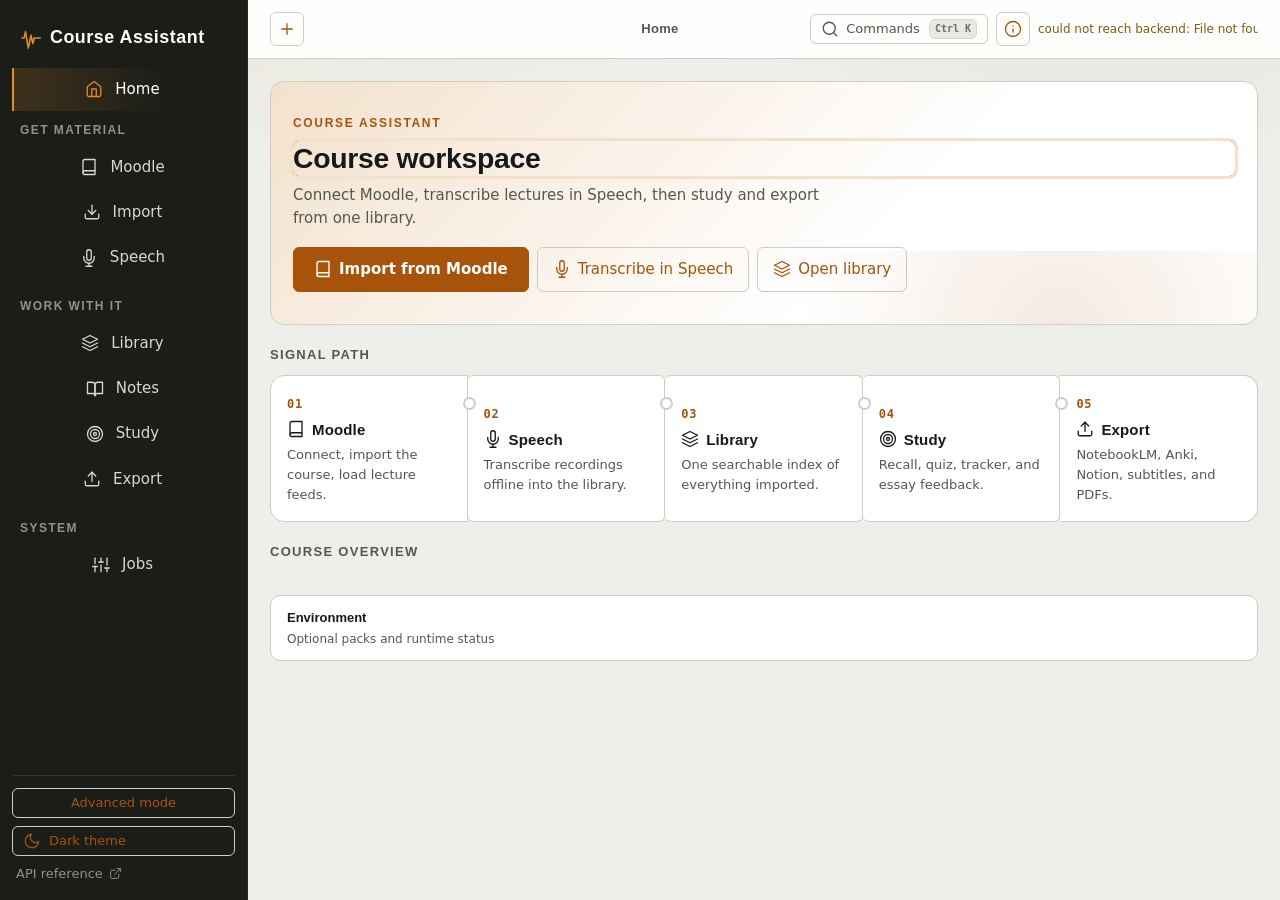
==== commit 83e1fb78: "Fix mid-width topbar CSS and pin nav/hash QOL regressions Restore the 900px topbar reflow rules acci" ====
--- a/static/index.html
+++ b/static/index.html
@@ -271,7 +271,7 @@
             <button class="seg" data-import="browse" role="tab" aria-selected="false" aria-controls="import-browse">Browse files</button>
           </div>
 
-          <p class="hint">This panel is for documents. Moodle pulls course materials and feeds; Speech runs STT.</p>
+          <p class="hint">Use this panel for local documents and Notion exports.</p>
 
           <!-- DOCUMENTS -->
           <div id="import-documents" class="import-pane active" role="tabpanel">
--- a/static/style.css
+++ b/static/style.css
@@ -762,8 +762,14 @@
   .palette-launch-label { display: none; }
 }
 @media (max-width: 900px) {
+  .topbar { flex-wrap: wrap; }
+  .topbar-left { flex-basis: 100%; }
+  .topbar-left.switcher-visible .course-switcher { flex: 1; max-width: none; }
+  .topbar-center { order: 3; flex-basis: 100%; flex: 1 1 100%; justify-content: flex-start; padding-top: var(--space-1); }
+  .panel-context { max-width: 100%; }
   .panel-head { top: 0; }
   .study-modes-bar { top: 0; }
+  .env-strip-inline { max-width: 100%; justify-content: flex-start; }
 }
 @media (max-width: 760px) {
   .sidebar { position: fixed; z-index: 30; transform: translateX(-100%); transition: transform var(--dur-base) var(--ease); }
